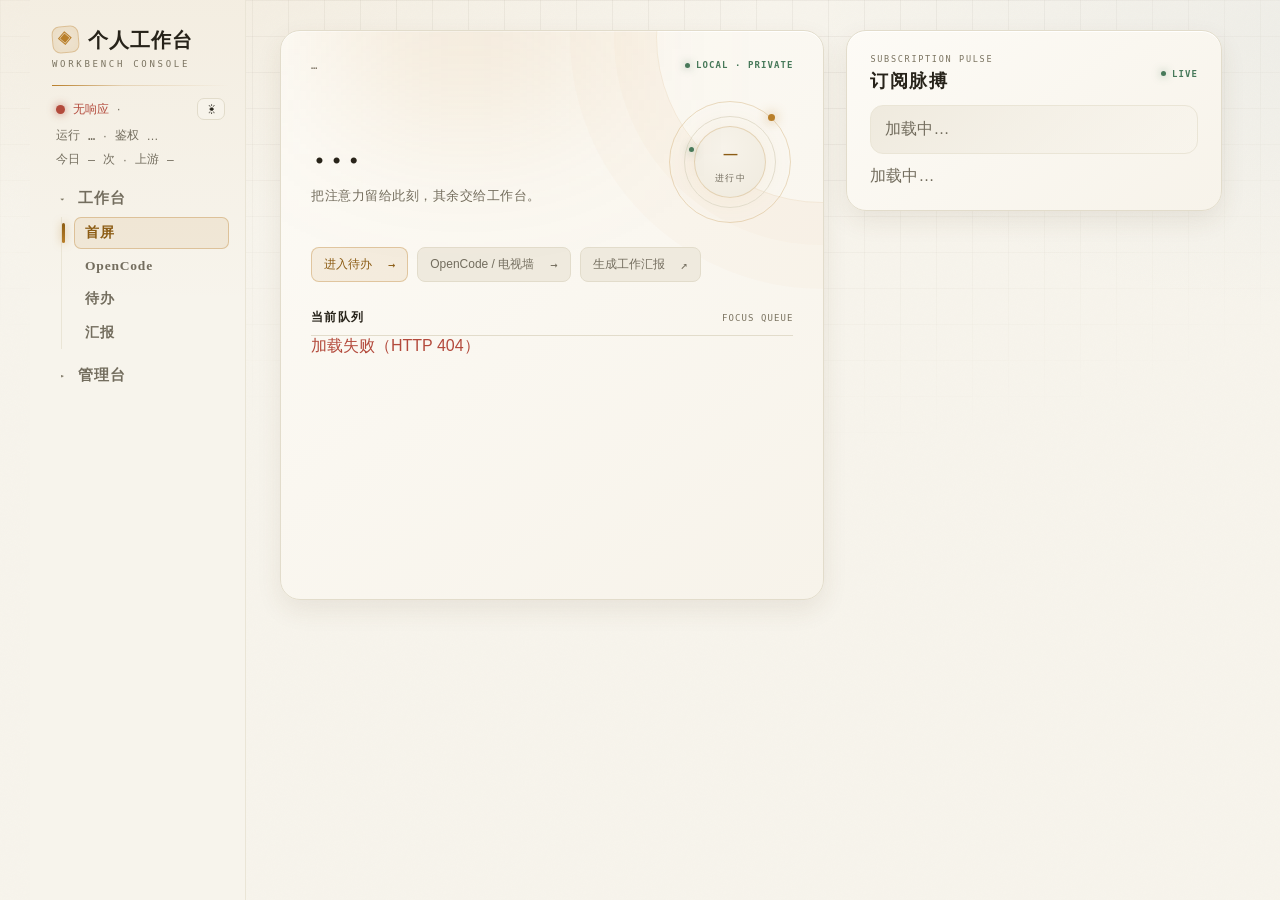
==== index.html @ 33f1e1b2 "style(ui): OpenCode 独立页视觉升级（角色英雄卡 + 电视预览） 枢纽/投稿端分层更清：角色徽章、只读源卡、深色 TV preview； 文案保持「本机」仅在对应角色语义下使用。" ====
<!DOCTYPE html>
<html lang="zh-CN">
<head>
<meta charset="UTF-8">
<meta name="viewport" content="width=device-width, initial-scale=1">
<meta name="color-scheme" content="dark light">
<title>个人工作台</title>
<link rel="icon" href="data:image/svg+xml,%3Csvg xmlns='http://www.w3.org/2000/svg' viewBox='0 0 16 16'%3E%3Crect width='16' height='16' rx='3' fill='%231a1410'/%3E%3Ccircle cx='8' cy='8' r='4.5' fill='none' stroke='%23d97706' stroke-width='2'/%3E%3Ccircle cx='8' cy='8' r='1.5' fill='%23d97706'/%3E%3C/svg%3E">
<script>
// 首屏先定主题（localStorage 覆盖 > 跟随系统），避免渲染后闪色
(function () {
  try {
    var m = localStorage.getItem('gw-theme') || 'auto';
    var dark = m === 'auto' ? matchMedia('(prefers-color-scheme: dark)').matches : m === 'dark';
    document.documentElement.dataset.theme = dark ? 'dark' : 'light';
  } catch (e) { document.documentElement.dataset.theme = 'dark'; }
})();
</script>
<link rel="stylesheet" href="/theme.css">
<style>
  /* 「琥珀遥测台 · 通道版」管理台：视图专属样式（主题令牌 / 页面骨架 / 通用组件
     已提取到 theme.css，与工作台共享）。此处保留：模型目录 chips、统计大
     数字、趋势图、性能表、供应商汇总、显示器改名输入框、测试台结果、日志流。 */

  .provdiv { border-top: 1px solid var(--line-soft); margin-top: 10px; padding-top: 9px; }
  .provdiv:first-child { border-top: none; margin-top: 0; padding-top: 0; }


  /* ---- 模型目录 chips：按供应商着色的通道条 ---------------------------- */
  .chips { display: flex; flex-wrap: wrap; gap: 7px; }
  .chip {
    font: 12px var(--mono); background: var(--inset); border: 1px solid var(--line);
    border-left: 2px solid var(--pc, var(--line)); border-radius: 6px;
    padding: 5px 12px; cursor: pointer;
    transition: border-color .15s, color .15s, transform .15s;
  }
  .chip:hover { border-color: var(--pc, var(--amber)); color: var(--amber-hi); transform: translateY(-1px); }
  .chip .prov { color: var(--pc, var(--amber)); font-weight: 600; margin-right: 7px; }

  /* ---- 统计大数字 ------------------------------------------------------ */
  .statrow { display: flex; gap: 30px; flex-wrap: wrap; margin: 2px 0 14px; }
  .stat { min-width: 74px; border-top: 1px solid var(--line); padding-top: 8px; }
  .stat .num { font: 700 23px/1.1 var(--mono); font-variant-numeric: tabular-nums; letter-spacing: -.01em; }
  .stat .num.bad { color: var(--red); }
  .stat .lbl { font-size: 10.5px; color: var(--dim); margin-top: 3px; letter-spacing: .04em; }

  /* ---- 趋势图 ---------------------------------------------------------- */
  .chartwrap { margin: 10px 0 12px; }
  .chartrow { display: flex; gap: 8px; }
  .yaxis {
    display: flex; flex-direction: column; justify-content: space-between; align-items: flex-end;
    height: 78px; min-width: 38px; font: 10px var(--mono); color: var(--faint); line-height: 1;
    font-variant-numeric: tabular-nums;
  }
  .plot { --plot-h: 78px; position: relative; flex: 1; height: var(--plot-h); border-bottom: 1px solid var(--line); }
  .plot .gl { position: absolute; left: 0; right: 0; border-top: 1px dashed var(--line-soft); pointer-events: none; }
  .chart { position: absolute; inset: 0; display: flex; align-items: flex-end; gap: 2px; }
  .chart .bar {
    position: relative; flex: 1; border-radius: 3px 3px 0 0; min-height: 3px;
    background: linear-gradient(180deg, var(--amber-hi), var(--amber) 65%, rgba(var(--amber-rgb), .55));
    box-shadow: 0 0 10px rgba(var(--amber-rgb), .12);
    transition: filter .12s, box-shadow .12s;
  }
  .chart .bar.zero { background: var(--line-soft); box-shadow: none; opacity: 1; min-height: 2px; }
  .chart .bar.now { outline: 1.5px solid var(--ink); outline-offset: -1px; }
  /* 悬停：整条提亮并按悬停列画一条贯穿的定位线，鼠标在哪根就指哪根 */
  .chart .bar:hover { filter: brightness(1.22); box-shadow: 0 0 0 1px rgba(var(--amber-rgb), .55), 0 0 14px rgba(var(--amber-rgb), .3); }
  .chart .bar.hot { filter: brightness(1.22); box-shadow: 0 0 0 1px rgba(var(--amber-rgb), .55), 0 0 14px rgba(var(--amber-rgb), .3); }
  /* 零值柱只有 2px 高，悬停目标太窄：用透明伪元素把命中区撑到整列高度。
     横向各外扩 1px，盖住柱间 2px 缝隙——否则指针在两根之间会让气泡反复闪灭 */
  .chart .bar::after {
    content: ""; position: absolute; left: -1px; right: -1px; bottom: 0; height: var(--plot-h, 78px);
  }
  /* 悬停读数气泡：即时出现（原生 title 要停一秒），跟随指针并夹在绘图区内 */
  .charttip {
    position: absolute; z-index: 3; pointer-events: none;
    transform: translate(-50%, -100%); white-space: nowrap;
    background: var(--panel); color: var(--ink);
    border: 1px solid rgba(var(--amber-rgb), .5); border-radius: 6px;
    padding: 4px 9px; font: 11px/1.5 var(--mono); font-variant-numeric: tabular-nums;
    box-shadow: 0 6px 18px rgba(0, 0, 0, .3);
  }
  .charttip b { color: var(--amber-hi); font-weight: 700; }
  .charttip .t { color: var(--dim); }
  /* 悬停列参考线 */
  .chartcol { position: absolute; top: 0; bottom: 0; width: 1px; background: rgba(var(--amber-rgb), .45); pointer-events: none; }
  .xaxis { display: flex; margin-left: 46px; margin-top: 5px; font: 10px var(--mono); color: var(--faint); font-variant-numeric: tabular-nums; }
  .xaxis span { flex: 1; text-align: center; line-height: 1; }
  .xaxis span.now { color: var(--amber-hi); font-weight: 700; }

  .tbl.perf { width: max-content; min-width: 100%; }
  .tbl.perf th, .tbl.perf td { white-space: nowrap; }
  .tbl.perf th.score { color: var(--amber-hi); background: var(--amber-dim); }
  .tbl.perf td.score { background: var(--amber-dim); font: 700 12.5px var(--mono); }
  .tbl.perf tr.best td { background: var(--amber-dim); }
  .tbl.perf tr.best td.score { background: var(--amber); color: #161007; }
  .scorebar {
    display: inline-block; width: 28px; height: 5px; margin-left: 7px; border-radius: 99px;
    background: rgba(var(--amber-rgb), .22); vertical-align: middle; overflow: hidden;
  }
  .scorebar i { display: block; height: 100%; background: var(--amber); }
  .tbl.perf tr.best .scorebar { background: rgba(255, 255, 255, .3); }
  .tbl.perf tr.best .scorebar i { background: #fff; }
  /* 费用统计：分供应商汇总块与单价表 */
  .provsum { display: flex; gap: 10px; flex-wrap: wrap; margin: 2px 0 12px; }
  .psum {
    display: inline-flex; align-items: center; gap: 9px; background: var(--inset);
    border: 1px solid var(--line); border-radius: 8px; padding: 6px 13px; font: 12px var(--mono);
  }
  .psum b { font-weight: 650; }
  .psum .share { color: var(--dim); font-size: 11px; }
  details.prices summary { cursor: pointer; font-size: 12px; color: var(--dim); user-select: none; }
  details.prices summary:hover { color: var(--amber-hi); }


  /* 显示器改名输入框：行内小号，占满剩余宽度 */
  .monname {
    flex: 1; min-width: 90px; max-width: 200px; font: 12px var(--mono); padding: 3px 8px;
    border-radius: 6px; border: 1px solid var(--line); background: var(--inset); color: var(--ink);
  }
  .monname::placeholder { color: var(--faint); }

  /* ---- 测试台 / 结果 ---------------------------------------------------- */
  #result {
    font: 12.5px/1.8 var(--mono); white-space: pre-wrap; word-break: break-all;
    border-left: 2px solid var(--amber); border-radius: 4px 10px 10px 4px;
  }

  /* ---- 日志流 ----------------------------------------------------------- */
  .loghead {
    display: flex; align-items: center; gap: 10px; padding: 9px 16px;
    font: 600 10.5px var(--mono); letter-spacing: .22em; color: var(--dim);
    background: var(--panel); border: 1px solid var(--line); border-bottom: none; border-radius: 10px 10px 0 0;
  }
  .loghead .live { width: 7px; height: 7px; border-radius: 50%; background: var(--red); animation: blink 1.6s ease-in-out infinite; }
  @keyframes blink { 0%, 100% { opacity: 1; } 50% { opacity: .25; } }
  .loghead .r { margin-left: auto; letter-spacing: .06em; font-weight: 500; color: var(--faint); }
  pre#log {
    background: var(--inset); border: 1px solid var(--line); border-radius: 0 0 10px 10px;
    padding: 13px 16px; font: 11.5px/1.75 var(--mono);
    max-height: 430px; overflow-y: auto; white-space: pre-wrap; word-break: break-all;
  }
  pre#log::-webkit-scrollbar { width: 8px; }
  pre#log::-webkit-scrollbar-thumb { background: var(--line); border-radius: 99px; }
  pre#log::-webkit-scrollbar-thumb:hover { background: rgba(var(--amber-rgb), .45); }



  /* ---- 待办：快速添加行 -------------------------------------------------- */
  .todo-add { display: flex; gap: 9px; align-items: center; flex-wrap: wrap; margin-bottom: 14px; }
  .todo-add input[type="text"] {
    flex: 1; min-width: 220px; font: 13px var(--sans); padding: 7.5px 11px; border-radius: 7px;
    border: 1px solid var(--line); background: var(--inset); color: var(--ink);
    transition: border-color .16s, box-shadow .16s;
  }
  .todo-add input::placeholder { color: var(--faint); }
  .todo-add input.proj { flex: none; width: 130px; font-family: var(--mono); font-size: 12px; }

  /* ---- 待办：遥测行 ------------------------------------------------------ */
  .tgroup { margin-top: 14px; }
  .tgroup-label {
    /* 分组标签：--faint 在暗色仅 2.67:1（低于 WCAG AA 4.5），升到 --dim（暗 5.5 / 亮 4.5+）*/
    font: 600 10.5px var(--mono); color: var(--dim); letter-spacing: .22em;
    text-transform: uppercase; margin: 0 2px 7px;
    display: flex; align-items: center; gap: 8px;
  }
  .tgroup-label .cnt { color: var(--amber); }
  .titem {
    display: flex; align-items: center; gap: 11px; flex-wrap: wrap;
    padding: 8px 10px; border-radius: 7px; border: 1px solid var(--line-soft);
    background: var(--inset); margin-bottom: 5px;
    transition: border-color .15s, background-color .15s;
    animation: viewin .3s both;
  }
  .titem:hover { border-color: var(--line); background: var(--panel-2); }
  .titem.done { opacity: .55; }
  .titem.done .ttitle { text-decoration: line-through; text-decoration-color: var(--faint); }
  /* 进行中：边框微琥珀，与待办/已完成行拉开视觉区分（不加底色，保持克制） */
  .titem.ip { border-color: rgba(var(--amber-rgb), .45); }
  /* 行内状态推进（开始/完成/重开）是每行主操作：文字用琥珀强调，不加底色 */
  .tacts button[data-next] { color: var(--amber-hi); }
  /* 紧急度标：左侧短竖条（紧急红 / 普通琥珀 / 不急灰） */
  .turg { width: 3px; height: 26px; border-radius: 99px; flex: none; }
  .turg.urgent { background: var(--red); box-shadow: 0 0 7px rgba(var(--red-rgb), .5); }
  .turg.normal { background: var(--amber); opacity: .65; }
  .turg.someday { background: var(--faint); }
  /* 展开钮：有子项/详情的行才有；收起行只扫父标题（长标题 2 行钳制） */
  .texp { flex: none; width: 20px; height: 22px; padding: 0; font-size: 10px; color: var(--dim); border-radius: 5px; }
  .texp:hover { color: var(--amber-hi); border-color: var(--amber); }
  .texp.open { color: var(--amber-hi); }
  .tmain { flex: 1; min-width: 0; }
  .ttitle {
    font-size: 13.5px; line-height: 1.45; word-break: break-word;
    display: -webkit-box; -webkit-line-clamp: 2; -webkit-box-orient: vertical; overflow: hidden;
  }
  .tmeta { display: flex; gap: 8px; align-items: center; margin-top: 3px; font: 10.5px var(--mono); color: var(--faint); flex-wrap: wrap; }
  .tmeta .tiprog { color: var(--amber); }
  .tmeta .tinhint { color: var(--faint); border: 1px solid var(--line); border-radius: 4px; padding: 0 6px; }
  /* 展开区（.tx）：子项清单 + 详情；整行换行占满，与收起态信息密度拉开 */
  .tx { flex: 1 1 100%; margin-top: 9px; padding-top: 9px; border-top: 1px dashed var(--line-soft); display: flex; flex-direction: column; gap: 9px; }
  .ckitem { display: flex; align-items: center; gap: 8px; font-size: 12.5px; padding: 2px 2px; }
  .ckitem input[type="checkbox"] { accent-color: var(--amber); flex: none; }
  .ckitem .ttl { flex: 1; min-width: 0; word-break: break-word; }
  .ckitem.done .ttl { text-decoration: line-through; text-decoration-color: var(--faint); color: var(--dim); }
  .ckdel { flex: none; padding: 1px 7px; font-size: 10.5px; border-radius: 4px; color: var(--faint); }
  .ckdel:hover { color: var(--red); border-color: var(--red); }
  .ckadd { display: flex; gap: 7px; margin-top: 2px; }
  .ckadd input[type="text"] { flex: 1; min-width: 0; font: 12.5px var(--sans); padding: 5px 9px; border-radius: 6px; border: 1px solid var(--line); background: var(--inset); color: var(--ink); }
  .ckadd input::placeholder, .tnote-form textarea::placeholder { color: var(--faint); }
  .ckadd button { padding: 4px 12px; font-size: 11.5px; }
  .tdetail .tdh { display: flex; align-items: center; gap: 8px; font: 600 10.5px var(--mono); color: var(--dim); letter-spacing: .18em; text-transform: uppercase; }
  .tdetail .tdh button, .tdetail > button { padding: 1px 9px; font-size: 10.5px; border-radius: 4px; letter-spacing: 0; text-transform: none; }
  .tnote { font-size: 12.5px; line-height: 1.7; color: var(--dim); white-space: pre-wrap; word-break: break-word; background: var(--inset); border-radius: 6px; padding: 8px 11px; margin-top: 5px; }
  .tnote-form textarea { width: 100%; font: 12.5px/1.7 var(--sans); padding: 8px 11px; border-radius: 6px; border: 1px solid var(--line); background: var(--inset); color: var(--ink); resize: vertical; margin-top: 5px; }
  .tnote-form .row { display: flex; gap: 7px; margin-top: 7px; }
  /* ---- 待办：时段表（日历事件的来源）-------------------------------------- */
  .tmeta .tspan { color: var(--faint); font-variant-numeric: tabular-nums; }
  .tmeta .tspan.run { color: var(--amber); }
  .tspanwrap { gap: 6px; }
  .spanrow { display: flex; align-items: center; gap: 7px; flex-wrap: wrap; font: 11.5px var(--mono); color: var(--dim); }
  .spanrow .sn { flex: none; width: 26px; color: var(--faint); font-variant-numeric: tabular-nums; }
  .spanrow .dash { flex: none; color: var(--faint); }
  .spanrow input[type="datetime-local"] {
    flex: 1 1 150px; min-width: 0; font: 11.5px var(--mono); padding: 4px 7px; border-radius: 5px;
    border: 1px solid var(--line); background: var(--inset); color: var(--ink);
  }
  .spanrow.run input[type="datetime-local"] { border-color: rgba(var(--amber-rgb), .5); }
  .spanrow .sdur { flex: none; color: var(--faint); font-variant-numeric: tabular-nums; }
  .spanrow .srun { flex: none; color: var(--amber); }
  .spanadd { display: flex; align-items: center; gap: 7px; flex-wrap: wrap; }
  .spanadd > input { flex: 1 1 150px; min-width: 0; font: 11.5px var(--mono); padding: 4px 7px; border-radius: 5px; border: 1px solid var(--line); background: var(--inset); color: var(--ink); }
  .spanadd > button { padding: 3px 10px; font-size: 11px; }
  .snone { font-size: 12px; color: var(--faint); line-height: 1.6; }
  /* 「⏸ 暂停」只在有进行中时段的那一行出现，琥珀描边与普通操作区分 */
  .tacts .pausebtn { color: var(--amber); border-color: rgba(var(--amber-rgb), .5); }
  .tacts .pausebtn:hover { color: var(--amber-hi); border-color: var(--amber-hi); }
  .tmeta .tproj { color: var(--blue); }
  .tmeta .tagent { color: var(--dim); border: 1px solid var(--line); border-radius: 4px; padding: 0 6px; }
  .tacts { display: flex; gap: 6px; flex: none; }
  .tacts button { padding: 3px 11px; font-size: 11.5px; border-radius: 5px; }
  details.tdone-group { margin-top: 6px; }
  details.tdone-group summary {
    cursor: pointer; font: 600 10.5px var(--mono); color: var(--faint); letter-spacing: .22em;
    text-transform: uppercase; user-select: none; padding: 6px 2px;
  }
  details.tdone-group summary:hover { color: var(--amber-hi); }

  /* ---- 首屏（#home）：焦点轨道 + 待办队列 + 订阅脉搏 -------------------- */
  .home { display: grid; grid-template-columns: minmax(0, 1.45fr) minmax(310px, 1fr); gap: 22px; align-items: start; }
  .home-left, .home-right {
    position: relative; min-width: 0; overflow: hidden;
    border: 1px solid var(--line); border-radius: 20px;
    background: linear-gradient(145deg, var(--panel), var(--panel-2));
    box-shadow: var(--card-shadow);
  }
  .home-left { min-height: 570px; padding: 28px 30px 24px; }
  .home-left::before {
    content: ""; position: absolute; width: 330px; height: 330px; right: -165px; top: -160px;
    border: 1px solid rgba(var(--amber-rgb), .12); border-radius: 50%;
    box-shadow: 0 0 0 42px rgba(var(--amber-rgb), .025), 0 0 0 86px rgba(var(--amber-rgb), .018);
    pointer-events: none;
  }
  .home-left::after {
    content: ""; position: absolute; width: 240px; height: 180px; left: 12%; top: -110px;
    background: rgba(var(--amber-rgb), .16); filter: blur(80px); pointer-events: none;
  }
  .home-right { padding: 23px; }
  .home-topline, .home-side-head, .home-list-head { display: flex; align-items: center; justify-content: space-between; gap: 12px; }
  .home-topline, .home-hero, .home-quicklinks, .home-list-head, #homeTodos, .home-side-head, #homeProv { position: relative; }
  /* ---- OpenCode / 电视墙独立页 ---------------------------------------- */
  .oc-page { display: flex; flex-direction: column; gap: 14px; }
  .oc-hero {
    position: relative; overflow: hidden;
    border: 1px solid var(--line); border-radius: 18px;
    background:
      radial-gradient(900px 220px at 12% -40%, rgba(var(--amber-rgb), .18), transparent 55%),
      linear-gradient(145deg, var(--panel), var(--panel-2));
    box-shadow: var(--card-shadow);
    padding: 18px 20px 16px;
  }
  .oc-hero-top { display: flex; align-items: flex-start; justify-content: space-between; gap: 12px; flex-wrap: wrap; }
  .oc-role {
    display: inline-flex; align-items: center; gap: 7px;
    padding: 4px 11px; border-radius: 999px;
    font: 600 11px var(--mono); letter-spacing: .08em; text-transform: uppercase;
    border: 1px solid var(--line); background: var(--inset); color: var(--ink-2);
  }
  .oc-role.hub { border-color: rgba(var(--amber-rgb), .45); color: var(--amber-hi); background: rgba(var(--amber-rgb), .08); }
  .oc-role.spoke { border-color: rgba(var(--green-rgb), .4); color: var(--green); background: rgba(var(--green-rgb), .08); }
  .oc-role i { width: 6px; height: 6px; border-radius: 50%; background: currentColor; box-shadow: 0 0 8px currentColor; }
  .oc-hero h3 { margin: 10px 0 6px; font: 500 clamp(22px, 2.4vw, 28px)/1.2 var(--serif); letter-spacing: -.02em; color: var(--ink); }
  .oc-hero .oc-lead { margin: 0; font: 13.5px/1.55 var(--sans); color: var(--ink-2); max-width: 62ch; }
  .oc-explain { margin: 12px 0 0; padding: 0; border: 0; background: none; font: 13px/1.55 var(--sans); color: var(--ink-2); }
  .oc-explain b { color: var(--ink); font-weight: 600; }
  .oc-explain ul { margin: 8px 0 0; padding-left: 1.15em; }
  .oc-explain li { margin: 4px 0; }
  .oc-grid { display: grid; grid-template-columns: minmax(0, 1.05fr) minmax(300px, .95fr); gap: 14px; align-items: stretch; }
  @media (max-width: 980px) { .oc-grid { grid-template-columns: 1fr; } }
  .oc-panel {
    position: relative; min-width: 0;
    border: 1px solid var(--line); border-radius: 16px;
    background: linear-gradient(160deg, var(--panel), var(--panel-2));
    box-shadow: var(--card-shadow);
    padding: 16px 17px 15px;
  }
  .oc-panel-head { display: flex; align-items: baseline; justify-content: space-between; gap: 10px; margin-bottom: 12px; }
  .oc-panel-head h3 { margin: 0; font: 600 14px var(--sans); letter-spacing: .01em; color: var(--ink); }
  .oc-meta { font: 10.5px var(--mono); color: var(--muted); letter-spacing: .04em; }
  .oc-section { margin-top: 12px; padding-top: 12px; border-top: 1px dashed var(--line); }
  .oc-section:first-child { margin-top: 0; padding-top: 0; border-top: 0; }
  .oc-section-title { font: 600 11px var(--mono); letter-spacing: .1em; text-transform: uppercase; color: var(--dim); margin-bottom: 8px; }
  .oc-row { display: flex; flex-wrap: wrap; gap: 8px; align-items: center; margin-top: 8px; }
  .oc-row label { font: 12.5px var(--sans); color: var(--ink-2); min-width: 4.5em; }
  .oc-row select, .oc-row button {
    font: 12.5px var(--sans); padding: 7px 12px; border-radius: 9px;
    border: 1px solid var(--line); background: var(--inset); color: var(--ink);
  }
  .oc-row select { min-width: 11.5em; }
  .oc-row button.primary { background: var(--amber); border-color: transparent; color: #1a1206; font-weight: 650; }
  .oc-row button.primary:hover { filter: brightness(1.05); }
  .oc-tag { display: inline-flex; align-items: center; gap: 6px; padding: 4px 10px; border-radius: 999px; font: 11px var(--mono); letter-spacing: .03em; border: 1px solid var(--line); background: var(--inset); }
  .oc-tag.on { border-color: rgba(var(--green-rgb), .45); color: var(--green); background: rgba(var(--green-rgb), .08); }
  .oc-tag.off { opacity: .78; }
  .oc-readonly {
    margin-top: 6px; padding: 10px 12px; border-radius: 12px;
    border: 1px solid var(--line); background: rgba(var(--amber-rgb), .04);
    font: 13px/1.45 var(--sans); color: var(--ink-2);
  }
  .oc-readonly b { color: var(--ink); }
  .oc-spokes { margin-top: 8px; font: 12px/1.55 var(--mono); color: var(--muted); }
  .oc-spokes b { color: var(--ink-2); font-weight: 600; }
  /* 预览做成「小电视」 */
  .oc-preview {
    position: relative; min-height: 280px; padding: 0; overflow: hidden;
    border: 1px solid var(--line); border-radius: 16px;
    background: #0b0f14;
    box-shadow: var(--card-shadow), inset 0 0 0 1px rgba(255,255,255,.04);
  }
  .oc-preview::before {
    content: ""; position: absolute; inset: 0;
    background:
      radial-gradient(600px 180px at 20% 0%, rgba(90,200,250,.12), transparent 50%),
      radial-gradient(500px 200px at 90% 10%, rgba(191,139,255,.1), transparent 45%),
      linear-gradient(180deg, #121821, #0b0f14 55%);
    pointer-events: none;
  }
  .oc-preview-inner { position: relative; z-index: 1; padding: 16px 16px 14px; color: #e8eef7; min-height: 280px; display: flex; flex-direction: column; }
  .oc-preview .oc-kicker { font: 600 10px var(--mono); letter-spacing: .16em; color: rgba(232,238,247,.45); text-transform: uppercase; }
  .oc-preview .oc-title { font: 500 20px/1.25 var(--serif); margin: 10px 0 6px; color: #f4f7fc; letter-spacing: -.01em; }
  .oc-preview .oc-step { font: 12.5px/1.45 var(--sans); color: rgba(232,238,247,.72); margin: 0 0 10px; }
  .oc-preview .oc-tools { font: 11.5px/1.5 var(--mono); color: rgba(232,238,247,.48); flex: 1; }
  .oc-preview .oc-empty { color: rgba(232,238,247,.45); font: 13px var(--sans); margin: auto 0; text-align: center; }
  .oc-preview .oc-empty.bad { color: #ff8f8f; }
  .oc-srcpill {
    display: inline-flex; align-items: center; gap: 7px; margin-top: 8px; width: fit-content;
    padding: 4px 11px; border-radius: 999px;
    border: 1px solid rgba(90,200,250,.35);
    font: 11px var(--mono); color: #9ad8ff; background: rgba(90,200,250,.08);
  }
  .oc-srcpill::before { content: ""; width: 6px; height: 6px; border-radius: 50%; background: #5ac8fa; box-shadow: 0 0 8px #5ac8fa; }
  .oc-preview-foot { margin-top: 12px; padding-top: 10px; border-top: 1px solid rgba(255,255,255,.06); font: 11px var(--mono); color: rgba(232,238,247,.4); display: flex; justify-content: space-between; gap: 8px; }

  .home-date { font: 500 10.5px var(--mono); letter-spacing: .16em; text-transform: uppercase; color: var(--dim); }
  .home-local { display: inline-flex; align-items: center; gap: 6px; font: 600 9px var(--mono); letter-spacing: .12em; color: var(--green); }
  .home-local::before, .home-live i { content: ""; width: 5px; height: 5px; border-radius: 50%; background: var(--green); box-shadow: 0 0 8px rgba(var(--green-rgb), .65); }
  .home-hero { display: flex; align-items: center; justify-content: space-between; gap: 20px; margin: 28px 0 22px; }
  .home-hero-copy { min-width: 0; }
  .home-head { font: 400 clamp(38px, 4vw, 52px)/1.12 var(--serif); letter-spacing: -.025em; margin: 0 0 12px; }
  .home-head em { display: inline-block; font-style: normal; font-size: 1.14em; color: var(--amber); text-shadow: 0 5px 26px rgba(var(--amber-rgb), .2); }
  .home-tagline { font-size: 12.5px; line-height: 1.7; color: var(--dim); letter-spacing: .04em; }
  .home-orbit { position: relative; flex: none; width: 126px; height: 126px; display: grid; place-items: center; }
  .orbit-track { position: absolute; inset: 2px; border: 1px solid rgba(var(--amber-rgb), .25); border-radius: 50%; animation: home-spin 20s linear infinite; }
  .orbit-track::before { content: ""; position: absolute; width: 7px; height: 7px; right: 15px; top: 12px; border-radius: 50%; background: var(--amber); box-shadow: 0 0 12px rgba(var(--amber-rgb), .8); }
  .orbit-track.track-two { inset: 17px; border-color: var(--line); animation: home-spin 13s linear infinite reverse; }
  .orbit-track.track-two::before { width: 5px; height: 5px; right: auto; left: 4px; top: 30px; background: var(--green); box-shadow: 0 0 10px rgba(var(--green-rgb), .7); }
  .orbit-core { width: 72px; height: 72px; display: flex; flex-direction: column; align-items: center; justify-content: center; border: 1px solid rgba(var(--amber-rgb), .25); border-radius: 50%; background: radial-gradient(circle at 40% 30%, var(--panel-2), var(--inset)); box-shadow: 0 0 30px rgba(var(--amber-rgb), .08); }
  .orbit-core strong { font: 500 27px/1 var(--serif); color: var(--amber-hi); font-variant-numeric: tabular-nums; }
  .orbit-core span { margin-top: 6px; font: 9px var(--mono); letter-spacing: .12em; color: var(--dim); }
  @keyframes home-spin { to { transform: rotate(360deg); } }
  .home-quicklinks { display: flex; gap: 9px; flex-wrap: wrap; margin-bottom: 27px; }
  .home-quicklinks a { display: inline-flex; align-items: center; gap: 16px; padding: 8px 12px; border: 1px solid var(--line); border-radius: 8px; background: var(--inset); color: var(--dim); font-size: 12px; text-decoration: none; transition: color .18s, border-color .18s, transform .18s, background-color .18s; }
  .home-quicklinks a:first-child { color: var(--amber-hi); border-color: rgba(var(--amber-rgb), .35); background: var(--amber-dim); }
  .home-quicklinks a:hover { color: var(--amber-hi); border-color: var(--amber); transform: translateY(-2px); }
  .home-quicklinks a span { font-family: var(--mono); transition: transform .18s; }
  .home-quicklinks a:hover span { transform: translateX(3px); }
  .home-list-head { padding-bottom: 9px; border-bottom: 1px solid var(--line); }
  .home-list-head b { font: 600 12px var(--serif); letter-spacing: .12em; }
  .home-list-head span { font: 9px var(--mono); letter-spacing: .12em; color: var(--faint); text-transform: uppercase; }
  .hline { display: flex; align-items: center; gap: 12px; margin: 0 -8px; padding: 11px 9px; border-bottom: 1px solid var(--line-soft); border-radius: 8px; transition: background-color .18s, transform .18s; }
  .hline:last-of-type { border-bottom: 0; }
  .hline:hover { background: var(--row-hover); transform: translateX(3px); }
  .hdot { width: 6px; height: 6px; border-radius: 50%; flex: none; background: var(--faint); }
  .hdot.ip { background: var(--amber); box-shadow: 0 0 0 4px rgba(var(--amber-rgb), .12), 0 0 10px rgba(var(--amber-rgb), .35); }
  .hdot.dn { background: var(--green); }
  .httl { flex: 1; min-width: 0; font-size: 14px; color: var(--ink); overflow: hidden; text-overflow: ellipsis; white-space: nowrap; }
  .hline.dn .httl { color: var(--faint); text-decoration: line-through; text-decoration-color: rgba(128, 128, 128, .5); }
  .hmt { flex: none; padding: 2px 7px; border: 1px solid var(--line-soft); border-radius: 99px; font: 10px var(--mono); color: var(--faint); }
  .hmt.warn { color: var(--amber); border-color: rgba(var(--amber-rgb), .25); background: var(--amber-dim); }
  .hmore { padding: 13px 2px 0; font: 11px var(--mono); color: var(--faint); }
  .home-side-head { margin-bottom: 18px; }
  .home-kicker { display: block; margin-bottom: 5px; font: 500 8.5px var(--mono); letter-spacing: .2em; color: var(--faint); }
  .home-side-head h3 { font: 600 18px var(--serif); letter-spacing: .08em; }
  .home-live { display: inline-flex; align-items: center; gap: 6px; font: 600 9px var(--mono); letter-spacing: .12em; color: var(--green); }
  .hcard { padding: 14px; margin-bottom: 10px; border: 1px solid var(--line-soft); border-radius: 13px; background: linear-gradient(135deg, var(--inset), transparent); transition: border-color .18s, transform .18s, box-shadow .18s; }
  .hcard:last-child { margin-bottom: 0; }
  .hcard:hover { border-color: rgba(var(--amber-rgb), .35); transform: translateY(-2px); box-shadow: 0 8px 20px rgba(0, 0, 0, .08); }
  .hname { display: flex; align-items: center; gap: 7px; font: 550 12.5px var(--sans); color: var(--dim); white-space: nowrap; overflow: hidden; text-overflow: ellipsis; }
  .hname::before { content: ""; flex: none; width: 5px; height: 5px; border-radius: 1px; background: var(--amber); transform: rotate(45deg); }
  .hrow { display: flex; align-items: center; gap: 12px; margin-top: 12px; }
  .hspend { flex: none; min-width: 0; }
  .hmoney { font: 400 29px/1 var(--serif); color: var(--amber-hi); letter-spacing: -.02em; }
  .hsub { font: 10px var(--mono); color: var(--faint); margin-top: 7px; white-space: nowrap; }
  .hdisc { font: 10px var(--mono); color: var(--faint); margin-top: 4px; opacity: .8; }
  .hrings { display: flex; gap: 10px; align-items: center; margin-left: auto; }
  .hring { text-align: center; flex: none; }
  .hring svg { display: block; filter: drop-shadow(0 3px 6px rgba(0, 0, 0, .08)); }
  .hpct { font: 600 13px var(--mono); fill: var(--ink); }
  .hring.low .hpct { fill: var(--red); }
  .hring .hpct.xh { font-size: 11px; }
  .hcap { font: 9.5px var(--mono); color: var(--faint); margin-top: 5px; letter-spacing: .04em; white-space: nowrap; }
  .hstale { font: 10px var(--mono); color: var(--faint); margin-top: 6px; text-align: right; }
  .hqerr { font: 10.5px var(--mono); color: var(--faint); margin-left: auto; text-align: right; max-width: 46%; overflow-wrap: anywhere; }
  /* 今日用量卡（全网关）：脉搏面板里的第一张卡，比 hcard 矮一截——一行总数 + 一行
     tokens/花费 + 24 根小时柱。柱子复用 hcard 的琥珀色系，空小时留 4% 的底座。 */
  .husage { padding: 13px 14px; margin: -6px 0 12px; border: 1px solid var(--line-soft); border-radius: 13px; background: linear-gradient(135deg, var(--inset), transparent); }
  .husage-top { display: flex; align-items: baseline; gap: 8px; margin-top: 12px; }
  .husage-num { font: 400 29px/1 var(--serif); color: var(--amber-hi); letter-spacing: -.02em; font-variant-numeric: tabular-nums; }
  .husage-unit { font: 10px var(--mono); color: var(--faint); }
  .hbars { display: flex; align-items: flex-end; gap: 2px; height: 30px; margin-top: 10px; }
  .hbars i { flex: 1; min-width: 2px; height: 4%; background: var(--line-soft); border-radius: 1px 1px 0 0; }
  .hbars i.on { background: rgba(var(--amber-rgb), .78); }

  /* ---- 报告：区间选择与生成 --------------------------------------------- */
  .rng { display: flex; gap: 9px; align-items: center; flex-wrap: wrap; margin-bottom: 12px; }
  /* 远程项目标签行：与区间选择器同一条视觉语言（一行文字控件组），
     放生成按钮下面，因为它影响的是「生成时怎么归属」而不是「生成哪个区间」 */
  .remoteproj { display: flex; gap: 9px; align-items: center; flex-wrap: wrap; margin: -4px 0 12px; }
  .remoteproj > label { font: 500 12px var(--mono); color: var(--dim); letter-spacing: .03em; flex: none; }
  .remoteproj > input {
    flex: 1 1 190px; min-width: 0; font: 12.5px var(--mono); padding: 6px 10px; border-radius: 7px;
    border: 1px solid var(--line); background: var(--inset); color: var(--ink);
  }
  .remoteproj > input::placeholder { color: var(--faint); }
  .remoteproj > button { padding: 6px 12px; font-size: 12px; }
  .remoteproj .rp-hint { font-size: 11.5px; color: var(--faint); }
  .rng input[type="datetime-local"] {
    font: 12.5px var(--mono); padding: 6px 9px; border-radius: 7px;
    border: 1px solid var(--line); background: var(--inset); color: var(--ink);
  }
  /* 生成进度：琥珀扫掠条，像仪表校准 */
  .rprog { display: none; margin: 12px 0; }
  .rprog .rline { display: flex; align-items: center; gap: 10px; font: 12px var(--mono); color: var(--amber-hi); }
  .rprog .rbar {
    flex: 1; height: 4px; border-radius: 99px; overflow: hidden;
    background: rgba(var(--amber-rgb), .12); position: relative;
  }
  .rprog .rbar::after {
    content: ""; position: absolute; top: 0; bottom: 0; width: 34%; border-radius: 99px;
    background: linear-gradient(90deg, transparent, var(--amber), var(--amber-hi), transparent);
    animation: rscan 1.6s ease-in-out infinite;
  }
  @keyframes rscan { 0% { left: -36%; } 100% { left: 100%; } }

  /* ---- 报告：成稿渲染 ---------------------------------------------------- */
  .rout { display: none; margin-top: 14px; scroll-margin-top: 18px; }
  /* 生成中：区间条整体略降不透明度，提示已被锁定 */
  .rng.is-generating { opacity: .6; }
  .rmeta { display: flex; gap: 14px; align-items: center; flex-wrap: wrap; margin-bottom: 9px; font: 11px var(--mono); color: var(--faint); }
  .rmeta .rmodel { color: var(--amber); }
  .rbody {
    border-left: 2px solid var(--amber); border-radius: 4px 10px 10px 4px;
    background: var(--inset); padding: 15px 19px; line-height: 1.85; font-size: 13.5px;
    max-height: 620px; overflow-y: auto;
  }
  .rbody h2 { font: 600 16px/1.5 var(--serif); letter-spacing: .06em; color: var(--amber-hi); margin: 15px 0 8px; }
  .rbody h2:first-child { margin-top: 0; }
  .rbody h3 { font: 600 14px/1.5 var(--serif); margin: 12px 0 6px; }
  .rbody ul { padding-left: 20px; margin: 6px 0; }
  .rbody li { margin: 3px 0; }
  .rbody p { margin: 7px 0; }
  .rbody pre {
    background: var(--panel); border: 1px solid var(--line-soft); border-radius: 8px;
    padding: 10px 13px; margin: 8px 0; overflow-x: auto;
  }

  /* 历史报告表格行操作 */
  .rhist { margin-top: 16px; }
  .empty { color: var(--faint); font-size: 12.5px; padding: 10px 2px; }
  /* 表头窄屏不折行；页脚贴近内容 */
  #rhistTbl th { white-space: nowrap; }
  /* 历史表当前查看行：琥珀淡底 + 左缘游标，与整页语言一致 */
  #rhistTbl tr.is-viewing td { background: rgba(var(--amber-rgb), .16); }
  #rhistTbl tr.is-viewing td:first-child { box-shadow: inset 2px 0 0 var(--amber); }
  .foot { margin-top: 16px; }

  /* ---- 键盘跳区链接：平时隐藏，仅 Tab 聚焦时显现 -------------------------- */
  /* 大量待办下行内按钮全在 Tab 序里，报告区纯键盘要按上百次——主区第一个 Tab 停靠点
     给一条跳到报告区的捷径（待办→报告单向），视觉零打扰 */
  .skip {
    position: absolute; left: 10px; top: 8px; z-index: 9;
    padding: 6px 13px; border-radius: 7px; font: 12.5px var(--sans);
    background: var(--amber-dim); color: var(--amber-hi);
    border: 1px solid var(--amber); text-decoration: none;
    opacity: 0; pointer-events: none;
  }
  .skip:focus-visible { opacity: 1; pointer-events: auto; }

  /* ---- 待办筛选行：搜索/计数一行 + 每组筛选各占一行（标签不与自己的 chip 分家）-- */
  .tfilter { display: flex; flex-direction: column; gap: 5px; margin-bottom: 12px; font: 11.5px var(--mono); }
  .tfilter .frow { display: flex; flex-wrap: wrap; gap: 6px; align-items: center; }
  .tfilter .flabel { color: var(--faint); letter-spacing: .08em; flex: none; }
  .tfilter button { padding: 2.5px 10px; font-size: 11.5px; border-radius: 99px; max-width: 190px; }
  /* 超长项目 chip 截断省略，完整名看 title */
  .tfilter button[data-flt] { overflow: hidden; text-overflow: ellipsis; white-space: nowrap; }
  .tfilter button.on { border-color: var(--amber); color: var(--amber-hi); background: var(--amber-dim); }
  .tfilter input[type="search"] {
    font: 11.5px var(--mono); padding: 4px 10px; border-radius: 99px; min-width: 0; width: 150px;
    border: 1px solid var(--line); background: var(--inset); color: var(--ink);
  }
  .tfilter input[type="search"]::placeholder { color: var(--faint); }
  .tfilter .fcount { color: var(--dim); }

  /* ---- 待办就地编辑 ------------------------------------------------------ */
  .titem.editing { border-color: rgba(var(--amber-rgb), .5); background: var(--panel-2); }
  .tedit { display: flex; flex-direction: column; gap: 7px; width: 100%; min-width: 0; }
  .tedit input[type="text"] {
    font: 13px var(--sans); padding: 6px 10px; border-radius: 6px; width: 100%;
    border: 1px solid var(--line); background: var(--inset); color: var(--ink);
  }
  .tedit input.proj { font-family: var(--mono); font-size: 12px; width: 130px; flex: none; }
  .tedit .seg button { padding: 2.5px 10px; font-size: 11.5px; }
  .tedit .row { display: flex; gap: 7px; align-items: center; flex-wrap: wrap; }
  .ttitle.editable { cursor: pointer; }
  .ttitle.editable:hover { color: var(--amber-hi); }

  /* 分段控件与时间框在窄容器里可收缩，页面不出横向滚动 */
  .seg { max-width: 100%; }
  .seg button { white-space: nowrap; }
  .sechead code { word-break: break-all; }

  @media (max-width: 1100px) and (min-width: 901px) {
    .home { grid-template-columns: minmax(0, 1.25fr) minmax(280px, 1fr); gap: 16px; }
    .home-left { padding: 24px 22px; }
    .home-right { padding: 19px; }
    .home-orbit { width: 104px; height: 104px; }
    .orbit-core { width: 62px; height: 62px; }
    .hrow { align-items: flex-start; flex-direction: column; }
    .hrings { margin-left: 0; }
  }
  @media (max-width: 900px) {
    .main { padding-top: 12px; }
    .sec { margin-top: 18px; }
    /* banner 占了 first-child，sec 的 24px 上边距在移动端顶栏与内容之间撑出大空白 */
    .main > .sec:first-of-type { margin-top: 2px; }
    .rail { padding-bottom: 8px; }
    .home { grid-template-columns: minmax(0, 1fr); }
    .home-left { min-height: 0; }
    .home-right { padding: 24px; }
  }
  @media (max-width: 480px) {
    .home { gap: 14px; }
    .home-left, .home-right { padding: 20px 16px; border-radius: 16px; }
    .home-topline { align-items: flex-start; }
    .home-local { font-size: 8px; }
    .home-hero { gap: 8px; margin: 24px 0 20px; }
    .home-head { font-size: 37px; }
    .home-tagline { max-width: 210px; font-size: 11.5px; }
    .home-orbit { width: 92px; height: 92px; }
    .orbit-track.track-two { inset: 13px; }
    .orbit-core { width: 56px; height: 56px; }
    .orbit-core strong { font-size: 22px; }
    .orbit-core span { font-size: 8px; }
    .home-quicklinks { margin-bottom: 22px; }
    .home-quicklinks a { flex: 1; justify-content: space-between; }
    .hline { gap: 9px; }
    .httl { font-size: 13px; }
    .hmt { padding: 2px 5px; font-size: 9px; }
    .hcard { padding: 13px 11px; }
    .hrow { gap: 8px; }
    .hrings { gap: 6px; }
    /* 卡片操作区换行收进卡片底部；输入行独占整行 */
    .titem { flex-wrap: wrap; }
    .tacts { flex: 1 1 100%; justify-content: flex-end; }
    /* 就地编辑：标题输入整行、项目输入可收缩、按钮换行收底 */
    .tedit input[type="text"] { width: 100%; }
    .tedit .row { flex-wrap: wrap; }
    .tedit input.proj { flex: 1 1 110px; width: auto; min-width: 0; }
    .tfilter input[type="search"] { flex: 1 1 100%; width: 100%; }
    .todo-add input[type="text"] { flex: 1 1 100%; min-width: 0; }
    .todo-add .seg, .rng .seg { flex: 1 1 100%; overflow-x: auto; }
    .todo-add .proj { flex: none; }
    .rng input[type="datetime-local"] { flex: 1 1 100%; width: 100%; min-width: 0; }
    .sechead .note { flex-basis: 100%; max-width: 100%; }
  }
</style>
</head>
<body>
<div class="frame">

  <!-- 左通道栏：品牌 + 遥测状态 + 视图页签 + 服务控制 -->
  <aside class="rail">
    <div class="brand">
      <h1><span class="zh-mark">◈</span>个人工作台</h1>
      <div class="sub">Workbench Console</div>
    </div>
    <div class="rail-rule"></div>
    <div class="rail-tel">
      <div class="statline"><span class="dot" id="dot"></span><span id="sState">…</span><span class="dim">·</span><button id="themeBtn" class="rail-theme" title="切换主题">☾</button></div>
      <div class="statline dim">运行 <span class="mono" id="sUptime">…</span><span class="dim">·</span>鉴权 <span id="sAuth">…</span></div>
      <div class="statline dim">今日 <span class="mono" id="railTodayReq">–</span><span class="dim">次</span><span class="dim">·</span>上游 <span class="mono" id="railProvN">–</span></div>
    </div>
    <nav class="views" id="views">
      <div class="navgroup" data-group="workbench">
        <button class="grouphead" data-group-toggle="workbench" aria-expanded="true" aria-controls="sub-workbench"><span class="caret">▾</span><span class="gname">工作台</span></button>
        <div class="groupsub" id="sub-workbench">
          <a class="viewbtn" href="#home"><span class="vname">首屏</span></a>
          <a class="viewbtn" href="#opencode"><span class="vname">OpenCode</span></a>
          <a class="viewbtn" href="#todos"><span class="vname">待办</span><span class="vbadge" id="vbTodoN" hidden></span></a>
          <a class="viewbtn" href="#report"><span class="vname">汇报</span><span class="vbadge" id="vbReport" hidden></span></a>
        </div>
      </div>
      <div class="navgroup" data-group="console">
        <button class="grouphead" data-group-toggle="console" aria-expanded="false" aria-controls="sub-console"><span class="caret">▸</span><span class="gname">管理台</span><span class="vbadge red" id="vbConsole" hidden></span></button>
        <div class="groupsub" id="sub-console">
          <a class="viewbtn" href="#overview"><span class="vname">总览</span></a>
          <a class="viewbtn" href="#traffic"><span class="vname">统计</span></a>
          <a class="viewbtn" href="#test"><span class="vname">诊断</span><span class="vbadge" id="vbLog" hidden></span></a>
          <a class="viewbtn" href="#providers"><span class="vname">配置</span></a>
        </div>
      </div>
    </nav>

    <!-- 显示器切源：常驻左栏底部（使用频率高，不能藏在「管理台→总览」两步之后）。
         两组：按屏轮换（管这一台）与一键全切（管全部），各渲染到自己的容器。
         纵向一项一行——横向并排会把每个按钮挤到约 37px 内容宽，中文逐字折断成竖排。 -->
    <div class="rail-foot" id="railFoot" hidden>
      <div class="sub">Displays</div>
      <div class="rail-mons" id="railMons"></div>
      <div class="rail-mons rail-all" id="railAll"></div>
    </div>

  </aside>

  <!-- 右主区：六个视图 -->
  <main class="main">

    <!-- 三张提示条各司其职：凭证异常常驻 / 操作失败 8s 自隐 / 已停服 -->
    <div class="banner red" id="providerBanner"></div>
    <div class="banner red" id="errBanner"></div>
    <div class="banner blue" id="stopBanner">
      <b>服务已停止。</b>要再次启用，双击项目文件夹里的「打开管理界面.command」，或终端执行 <code>./install.sh</code>。
    </div>

    <!-- 01 总览：订阅上游 + 模型目录 -->
    <section class="view" data-view="overview">
      <section class="sec">
        <div class="sechead"><span class="idx">01</span><h2>订阅上游</h2><span class="en">Channels</span><span class="spacer"></span><span class="note">凭证体检 · 配额 · 目录 · <span id="sProto">…</span></span></div>
        <div class="card" id="provCard">
          <div id="provList"><span class="dim">加载中…</span></div>
        </div>
      </section>
      <section class="sec">
        <div class="sechead"><span class="idx">02</span><h2>模型目录</h2><span class="en">Catalog</span><span class="spacer"></span><span class="note">点击填入测试并跳转测试台</span></div>
        <div class="card"><div class="chips" id="models"><span class="dim">加载中…</span></div></div>
      </section>
      <section class="sec">
        <div class="sechead"><span class="idx">03</span><h2>今日速览</h2><span class="en">Today</span><span class="spacer"></span><span class="note">更多区间见「统计」</span></div>
        <div class="card">
          <div class="statrow">
            <div class="stat"><div class="num" id="ovReq">–</div><div class="lbl">请求数</div></div>
            <div class="stat"><div class="num" id="ovErr">–</div><div class="lbl">错误</div></div>
            <div class="stat"><div class="num" id="ovIn">–</div><div class="lbl">输入 tok（含缓存）</div></div>
            <div class="stat"><div class="num" id="ovOut">–</div><div class="lbl">输出 tok</div></div>
            <div class="stat"><div class="num" id="ovCost" style="color:var(--amber-hi)">–</div><div class="lbl">等效费用</div></div>
          </div>
          <div class="dim" style="font-size:11px">口径与「统计」页一致；输入 tok 含缓存命中，tokens 为上游报告值，未上报 usage 的流式调用计 0。</div>
        </div>
      </section>
      <section class="sec">
        <div class="sechead"><span class="idx">04</span><h2>显示器输入源</h2><span class="en">Displays</span><span class="spacer"></span><span class="note">DDC/CI · 输入源切换</span></div>
        <div class="card">
          <!-- 整机同切按钮常驻左栏底部（使用频率高）；这里只管每屏状态、单屏轮换与改名 -->
          <div id="monList"><span class="dim">加载中…</span></div>
          <div class="dim" id="monMsg" style="font-size:12px;margin-top:8px;min-height:15px"></div>
        </div>
      </section>
    </section>

    <!-- 02 统计：流量费用 + 模型性能 -->
    <section class="view" data-view="traffic">
      <section class="sec">
        <div class="sechead">
          <span class="idx">01</span><h2>流量与费用</h2><span class="en">Traffic · Cost</span>
          <span class="spacer"></span>
          <span class="seg" id="metricSeg">
            <button data-m="req" class="active">请求</button>
            <button data-m="tok">Tokens</button>
            <button data-m="cost">费用</button>
          </span>
          <span class="seg" id="rangeSeg">
            <button data-range="today" class="active">今日</button>
            <button data-range="7">近7天</button>
            <button data-range="30">近30天</button>
          </span>
        </div>
        <div class="card">
          <div class="statrow">
            <div class="stat"><div class="num" id="tReq">–</div><div class="lbl">请求数</div></div>
            <div class="stat"><div class="num" id="tErr">–</div><div class="lbl">错误</div></div>
            <div class="stat"><div class="num" id="tIn">–</div><div class="lbl">输入 tok（含缓存）</div></div>
            <div class="stat"><div class="num" id="tOut">–</div><div class="lbl">输出 tok</div></div>
            <div class="stat"><div class="num" id="tHit">–</div><div class="lbl">缓存命中</div></div>
            <div class="stat"><div class="num" id="tCost" style="color:var(--amber-hi)">–</div><div class="lbl">等效费用</div></div>
            <div class="stat"><div class="num" id="tAvg">–</div><div class="lbl">平均耗时</div></div>
          </div>
          <div class="dim" id="chartCaption" style="font:10.5px var(--mono);margin:0 0 6px;min-height:13px;letter-spacing:.05em"></div>
          <div class="chartwrap">
            <div class="chartrow">
              <div class="yaxis"><span id="yMax">–</span><span id="yMid"></span><span>0</span></div>
              <div class="plot" id="plot">
                <div class="gl" style="top:0"></div>
                <div class="gl" style="top:50%"></div>
                <div class="chart" id="chart"></div>
                <div class="chartcol" id="chartCol" hidden></div>
                <div class="charttip" id="chartTip" hidden></div>
              </div>
            </div>
            <div class="xaxis" id="xaxis"></div>
          </div>
          <div class="provsum" id="provSum"></div>
          <div class="scroll"><table class="tbl" id="mtbl"></table></div>
          <details class="prices" style="margin-top:10px">
            <summary>单价表（美元 / 1M tokens · 内置参考价可在 providers.json 的 pricing 节覆盖）</summary>
            <div class="scroll" style="margin-top:8px"><table class="tbl" id="priceTbl"></table></div>
            <div class="dim" style="font-size:11px;margin-top:6px">内置价参考 OpenRouter 公开牌价与各家官方定价量级估算；订阅制上游的「费用」是按 API 牌价折算的等效成本，不代表真实扣费；缓存 token 分档计价：读约 0.1×、写约 1.25× 输入价（providers.json pricing 节可按模型覆盖）。</div>
          </details>
          <div class="dim" style="font-size:11px;margin-top:7px">tokens 为上游报告值，未上报 usage 的流式调用计 0；费用按记账时点的生效单价折算；统计持久化在运行时目录，保留近 30 天，卸载代理即清零。</div>
        </div>
      </section>

      <section class="sec">
        <div class="sechead">
          <span class="idx">02</span><h2>模型性能</h2><span class="en">Latency</span>
          <span class="note">与流量统计同一区间 · 同一输入档内按速度分排序</span>
        </div>
        <div class="card">
          <div style="display:flex;align-items:center;justify-content:space-between;gap:10px;margin-bottom:10px">
            <span class="seg" id="bandSeg">
              <button data-band="s" class="active" title="输入少于 1000 token">短</button>
              <button data-band="m" title="输入 1000–3999 token">中</button>
              <button data-band="l" title="输入不少于 4000 token">长</button>
            </span>
            <span class="dim" id="bandHint" style="font:11px var(--mono)"></span>
          </div>
          <div class="statrow">
            <div class="stat"><div class="num" id="pTtft">–</div><div class="lbl">TTFT 中位</div></div>
            <div class="stat"><div class="num" id="pTtft99">–</div><div class="lbl">TTFT P99</div></div>
            <div class="stat"><div class="num" id="pTps">–</div><div class="lbl">解码速度</div></div>
            <div class="stat"><div class="num" id="pTpot">–</div><div class="lbl">TPOT 中位</div></div>
            <div class="stat"><div class="num" id="pItl">–</div><div class="lbl">ITL 中位</div></div>
            <div class="stat"><div class="num" id="pE2e">–</div><div class="lbl">E2E 中位</div></div>
          </div>
          <div class="scroll"><table class="tbl perf" id="ptbl"></table></div>
          <div class="dim" style="font-size:11px;margin-top:7px">速度分只在当前输入档里比：中位 TTFT + 中位 TPOT × 127，换成生成 128 token 的等效 tok/s，最快为 100。短 &lt; 1000、中 1000–3999、长 ≥ 4000 输入 token；没有 usage 的请求不进档。ITL 中位明显慢于 TPOT 时略降。「对比全部模型」在「诊断」页，用同一条短提示和同一条长提示依次请求每个模型，输出都是从 1 数到 20。</div>
        </div>
      </section>
    </section>

    <!-- 04 诊断：测试台 + 日志流 -->
    <section class="view" data-view="test">
      <section class="sec">
        <div class="sechead">
          <span class="idx">01</span><h2>测试台</h2><span class="en">Test Bench</span>
          <span class="spacer"></span>
          <span class="note">流式单发 + 全模型对比 · 性能样本自动记入「统计」页</span>
        </div>
        <div class="card">
          <div class="actions">
            <select id="model"></select>
            <button class="primary" id="btnTest">发送测试请求</button>
            <button id="btnBench">对比全部模型</button>
          </div>
          <div class="card" id="result" style="margin-top:13px" hidden></div>
        </div>
      </section>
      <section class="sec">
        <div class="loghead"><span class="live"></span>日志流 · LOG STREAM<span class="r">每 3s 刷新 · 仅本机 127.0.0.1</span></div>
        <pre id="log">日志加载中…</pre>
        <div class="foot">UNIFIED SUBSCRIPTION GATEWAY — LOCAL TELEMETRY CONSOLE</div>
      </section>
    </section>

    <!-- 04 供应商配置 -->
    <section class="view" data-view="providers">
      <section class="sec">
        <div class="sechead">
          <span class="idx">01</span><h2>供应商配置</h2><span class="en">Providers</span>
          <span class="spacer"></span>
          <span class="note">providers.json · 保存即热生效，无需重启</span>
          <button class="primary" id="btnAddProv">＋ 添加供应商</button>
        </div>
        <div class="card">
          <div id="provFileNote" class="warn" style="font-size:12px;margin-bottom:8px" hidden></div>
          <div class="scroll"><table class="tbl" id="provTbl"><tr><td class="dim">加载中…</td></tr></table></div>
          <div id="provMsg" style="font-size:12.5px;margin-top:9px" hidden></div>
          <div id="provForm" style="margin-top:13px;border-top:1px dashed var(--line);padding-top:13px" hidden>
            <div class="frow"><label>标识 id</label><input id="fId" placeholder="kimi（小写字母/数字/连字符，创建后不可改）" autocomplete="off" spellcheck="false"></div>
            <div class="frow"><label>名称</label><input id="fName" placeholder="Kimi For Coding（展示用，可空）" autocomplete="off"></div>
            <div class="frow"><label>协议</label>
              <select id="fProto">
                <option value="anthropic">anthropic（/v1/messages 原样直通，保真度最高）</option>
                <option value="openai">openai（/v1/chat/completions）</option>
              </select></div>
            <div class="frow"><label>端点 baseUrl</label><input id="fBase" placeholder="https://api.kimi.com/coding/（尾部 /v1 会自动去掉）" autocomplete="off" spellcheck="false"></div>
            <div class="frow"><label>凭证类型</label>
              <select id="fAuthType">
                <option value="static-token">静态 Token（API Key 型订阅）</option>
                <option value="cannwork-jwt-vk">CANNWork JWT+VK 链</option>
              </select></div>
            <div id="authStatic">
              <div class="frow"><label>Token</label><input id="fToken" type="password" placeholder="粘贴订阅 API Key" autocomplete="new-password">
                <span class="opt" style="flex:none;max-width:210px">留空 = 保存时沿用已存值；同时填了环境变量/文件则视为切换来源</span></div>
              <div class="frow"><label>环境变量名</label><input id="fTokenEnv" placeholder="KIMI_API_KEY（可选；内联 token 优先）" autocomplete="off" spellcheck="false"></div>
              <div class="frow"><label>Token 文件</label><input id="fTokenFile" placeholder="/path/to/key（可选）" autocomplete="off" spellcheck="false"></div>
              <div class="frow"><label>JSON 取值路径</label><input id="fTokenJsonPath" placeholder="a.b.c（配合 Token 文件，可选）" autocomplete="off" spellcheck="false"></div>
            </div>
            <div id="authCannwork" hidden>
              <div class="frow"><label>session.json</label><input id="fSessionFile" placeholder="缺省 ~/.local/share/opencode/session.json" autocomplete="off" spellcheck="false"></div>
              <div class="frow"><label>auth.json</label><input id="fAuthJsonFile" placeholder="缺省 ~/.local/share/opencode/auth.json" autocomplete="off" spellcheck="false"></div>
            </div>
            <div class="frow"><label>模型列表</label>
              <select id="fModelSource">
                <option value="static">静态列表（照订阅文档填模型名）</option>
                <option value="api">接口拉取（上游标准 GET /v1/models）</option>
              </select></div>
            <div id="modelStatic">
              <div class="frow"><label>模型（每行一个）</label><textarea id="fModels" placeholder="kimi-k3&#10;kimi-k2.7-code | K2.7 Code（id | 标题，标题可省）"></textarea></div>
            </div>
            <div class="frow"><label></label>
              <label style="width:auto;display:flex;align-items:center;gap:7px;font-size:12.5px;color:var(--ink)"><input type="checkbox" id="fEnabled" checked>启用（参与路由与模型目录）</label>
              <label style="width:auto;display:flex;align-items:center;gap:7px;font-size:12.5px;color:var(--ink)"><input type="checkbox" id="fStreamUsage" checked>流式补 usage（openai 上游统计用）</label>
            </div>
            <div class="frow"><label></label>
              <button class="primary" id="btnProvSave">保存</button>
              <button id="btnProvCancel">取消</button>
              <span id="provFormMsg" style="font-size:12.5px"></span>
            </div>
            <div class="opt" style="margin:5px 0 0 128px">凭证以明文写入运行时目录的 providers.json（0600，已 gitignore）。同一模型名出现在多个供应商时会自动改用 <code>pid/模型名</code> 前缀区分。</div>
          </div>
        </div>
      </section>

      <section class="sec">
        <div class="sechead">
          <span class="idx">02</span><h2>服务控制</h2><span class="en">Service</span><span class="spacer"></span>
          <span class="note">重启会中断进行中的请求；停止后所有 agent 无法调用模型</span>
        </div>
        <div class="card">
          <div class="actions">
            <button id="btnRestart">重启服务</button>
            <button class="danger" id="btnStop">停止服务</button>
          </div>
        </div>
      </section>
    </section>

    <!-- 00 首屏（落地视图）：待办简览 + 订阅额度 -->
    <section class="view" data-view="home">
      <div class="home">
        <div class="home-left">
          <div class="home-topline">
            <div class="home-date" id="homeDate">…</div>
            <span class="home-local">LOCAL · PRIVATE</span>
          </div>
          <div class="home-hero">
            <div class="home-hero-copy">
              <h2 class="home-head" id="homeHead">…</h2>
              <p class="home-tagline">把注意力留给此刻，其余交给工作台。</p>
            </div>
            <div class="home-orbit" id="homeOrbit" role="img" aria-label="进行中事项">
              <span class="orbit-track" aria-hidden="true"></span>
              <span class="orbit-track track-two" aria-hidden="true"></span>
              <div class="orbit-core"><strong id="homeDoing">–</strong><span>进行中</span></div>
            </div>
          </div>
          <div class="home-quicklinks">
            <a href="#todos">进入待办 <span>→</span></a>
            <a href="#opencode">OpenCode / 电视墙 <span>→</span></a>
            <a href="#report">生成工作汇报 <span>↗</span></a>
          </div>
          <div class="home-list-head"><b>当前队列</b><span>Focus queue</span></div>
          <div id="homeTodos"><span class="dim">加载中…</span></div>
        </div>
        <div class="home-right">
          <div class="home-side-head">
            <div><span class="home-kicker">SUBSCRIPTION PULSE</span><h3>订阅脉搏</h3></div>
            <span class="home-live"><i></i>LIVE</span>
          </div>
          <div class="husage" id="homeUsage"><span class="dim">加载中…</span></div>
          <div id="homeProv"><span class="dim">加载中…</span></div>
        </div>
      </div>
    </section>


    <!-- 00b OpenCode / 电视墙：监控 + 信号源/投稿（独立页，不放进订阅脉搏） -->
    <section class="view" data-view="opencode">
      <section class="sec">
        <div class="sechead">
          <span class="idx">00</span><h2>OpenCode · 电视墙</h2><span class="en">TV wall</span>
          <span class="spacer"></span>
          <span class="note" id="ocNote">按角色显示：枢纽切源 · 投稿端开关</span>
          <button type="button" id="ocRefresh">刷新</button>
        </div>
        <div class="oc-page">
          <div class="oc-hero" id="ocHero">
            <div class="oc-hero-top">
              <span class="oc-role" id="ocRoleBadge"><i></i><span>…</span></span>
              <span class="oc-meta" id="ocHostMeta">…</span>
            </div>
            <h3 id="ocHeroTitle">OpenCode 上墙</h3>
            <p class="oc-lead" id="ocHeroLead">加载中…</p>
            <div class="oc-explain" id="ocExplain"></div>
          </div>
          <div class="oc-grid">
            <div class="oc-panel">
              <div class="oc-panel-head">
                <h3 id="ocCtrlTitle">控制</h3>
                <span class="oc-meta" id="ocCtrlMeta"></span>
              </div>
              <div id="ocControls"><span class="dim">加载中…</span></div>
            </div>
            <div class="oc-preview" id="ocPreview">
              <div class="oc-preview-inner">
                <div class="oc-kicker">TV preview</div>
                <div class="oc-empty">加载中…</div>
              </div>
            </div>
          </div>
        </div>
      </section>
    </section>

    <!-- 01 待办 -->
    <section class="view" data-view="todos">
    <section class="sec">
      <div class="sechead">
        <span class="idx">01</span><h2>待办事项</h2><span class="en">Todos</span><span class="spacer"></span>
        <span class="note">人与 agent 共用 · agent 经 <code>/v1/todos</code> 读写 · 标题一行可扫、agent 详情 ≤300 字 · 今日完成 <span id="todoTodayDone" class="mono">–</span></span>
      </div>
      <div class="card">
        <div class="todo-add">
          <input type="text" id="addTitle" placeholder="要做什么？一句话说清（回车添加）" maxlength="500">
          <div class="seg" id="addUrg">
            <button data-urg="urgent">紧急</button>
            <button data-urg="normal" class="active">普通</button>
            <button data-urg="someday">不急</button>
          </div>
          <input type="text" id="addProj" class="proj" placeholder="项目标签（可空）" maxlength="60" list="projList">
          <button class="primary" id="addBtn">添加</button>
        </div>
        <datalist id="projList"></datalist>
        <div class="tfilter">
          <div class="frow">
            <input type="search" id="todoSearch" placeholder="搜标题…（/）" title="按标题关键字过滤（与项目/来源筛选叠加）；快捷键：/ 聚焦、Esc 清空">
            <span style="flex:1"></span>
            <span id="todoMeta"></span>
            <button class="danger" id="clearDoneBtn" title="删除全部已完成待办（不受筛选影响）" style="display:none">清理已完成</button>
          </div>
          <span id="todoChips"></span>
        </div>
        <div id="todoList"><span class="dim">加载中…</span></div>
      </div>
    </section>
    </section>

    <!-- 02 汇报 -->
    <section class="view" data-view="report">
    <section class="sec" id="sec-report">
      <div class="sechead">
        <span class="idx">01</span><h2>时间段工作总结</h2><span class="en">Report</span><span class="spacer"></span>
        <span class="note">读各 agent 本地会话 → 两级总结 → 给上级的汇报</span>
      </div>
      <div class="card">
        <div class="rng">
          <div class="seg" id="rngSeg">
            <button data-rng="today" class="active">今日</button>
            <button data-rng="yesterday">昨天</button>
            <button data-rng="week">本周</button>
            <button data-rng="lastweek">上周</button>
            <button data-rng="d7">近7天</button>
            <button data-rng="d30">近30天</button>
          </div>
          <input type="datetime-local" id="rngStart" title="自定义起点">
          <span class="dim">→</span>
          <input type="datetime-local" id="rngEnd" title="自定义终点">
          <button class="primary" id="genBtn">生成报告</button>
        </div>
        <div class="rprog" id="rprog">
          <div class="rline"><span id="rphase">提取会话素材…</span><span class="rbar"></span></div>
        </div>
        <!-- 远程项目标签：打这些标签的待办不在这台机器上做，不参与会话归属 -->
        <div class="remoteproj">
          <label for="remoteProjects" title="打这些项目标签的待办不在这台机器上进行：不参与会话归属，但仍按子项/备忘写进汇报。逗号或空格分隔。">远程项目</label>
          <input type="text" id="remoteProjects" placeholder="如：黄区（留空=本机全部）" maxlength="200">
          <button id="remoteSave" title="写入 providers.json 的 workbench.remoteProjects（热生效）">保存</button>
          <span class="rp-hint" id="remoteHint"></span>
        </div>
        <div class="rout" id="rout">
          <div class="rmeta">
            <span class="rmodel" id="rModel">–</span>
            <span id="rWindow">–</span>
            <span id="rMaterials">–</span>
            <span style="flex:1"></span>
            <button id="copyBtn">复制 Markdown</button>
            <button id="dlBtn" title="把当前成稿下载为 .md 文件">下载 .md</button>
            <button id="regenBtn" title="把该报告的时间段填入起止并重新生成">按此时间段重新生成</button>
          </div>
          <div class="rbody" id="rbody"></div>
        </div>
        <div class="rhist">
          <div class="tgroup-label">历史报告 <span class="cnt" id="rhistCnt"></span></div>
          <div class="scroll"><table class="tbl" id="rhistTbl">
            <thead><tr><th style="width:44%">时间段</th><th>生成时间</th><th>模型 / 素材</th><th style="width:110px">操作</th></tr></thead>
            <tbody id="rhistBody"><tr><td colspan="4" class="empty">加载中…</td></tr></tbody>
          </table></div>
        </div>
      </div>
    </section>
    </section>

  </main>
</div>
<script>
'use strict';
const $ = (id) => document.getElementById(id);
const fmtDur = (s) => s >= 3600 ? `${s/3600|0}时${s%3600/60|0}分` : s >= 60 ? `${s/60|0}分${s%60}秒` : `${s}秒`;
let models = [];
let gwToken = null;

/* ---- 视图切换：两级分组导航 + hash 深链 + localStorage 记忆 + 数字键 1-6 ----
   左栏是两组可折叠分组（工作台 / 管理台），子项是 <a href="#v"> 真链接——
   可中键新开、可复制、Tab 可达；视图切换由 hashchange 驱动，不写 JS 导航。 */
const VIEW_IDS = ['home', 'opencode', 'todos', 'report', 'overview', 'traffic', 'test', 'providers'];
// 旧版 hash 深链兼容：性能已并入「统计」、日志已并入「诊断」、工作台已并入「待办」
const VIEW_ALIASES = { latency: 'traffic', log: 'test', stats: 'traffic', workbench: 'todos' };
// 视图 → 所属分组（用于「当前视图的组自动展开」）
const VIEW_GROUP = { home: 'workbench', opencode: 'workbench', todos: 'workbench', report: 'workbench', overview: 'console', traffic: 'console', test: 'console', providers: 'console' };
const GROUPS_KEY = 'gw-groups';
let curView = 'todos';

// 分组折叠状态：默认工作台展开、管理台收起（用户手点后记住）
function groupState() {
  try { return { workbench: true, console: false, ...JSON.parse(localStorage.getItem(GROUPS_KEY) || '{}') }; }
  catch { return { workbench: true, console: false }; }
}
function applyGroup(group, open) {
  const g = document.querySelector(`.navgroup[data-group="${group}"]`);
  if (!g) return;
  g.classList.toggle('open', open);
  const head = g.querySelector('.grouphead');
  if (head) {
    head.setAttribute('aria-expanded', String(open));
    const caret = head.querySelector('.caret');
    if (caret) caret.textContent = open ? '▾' : '▸';
  }
}
function setGroup(group, open) {
  applyGroup(group, open);
  try {
    const st = groupState();
    st[group] = open;
    localStorage.setItem(GROUPS_KEY, JSON.stringify(st));
  } catch {}
}

function setView(v, { push = true } = {}) {
  v = VIEW_ALIASES[v] || v;
  if (!VIEW_IDS.includes(v)) v = 'todos';
  curView = v;
  // 当前项高亮：导航项是 <a href="#v">，按 href 匹配而不是 data-view
  document.querySelectorAll('.viewbtn').forEach((b) => b.classList.toggle('active', b.getAttribute('href') === '#' + v));
  document.querySelectorAll('.view').forEach((s) => s.classList.toggle('active', s.dataset.view === v));
  // 当前视图所属组强制展开：进了 #traffic 却看到组还收着，会让人以为走错页。
  // 只在切到该视图时展开一次，用户随后手动收起则尊重手动操作。
  const g = VIEW_GROUP[v];
  if (g && !document.querySelector(`.navgroup[data-group="${g}"]`)?.classList.contains('open')) setGroup(g, true);
  try { localStorage.setItem('gw-view', v); } catch {}
  if (push && location.hash !== '#' + v) history.replaceState(null, '', '#' + v);
  // 切过去立刻拉一次该视图要的数据：不能等下一个 3s tick，更不能把旧值当新值展示
  maybeFetchStats();
  maybeFetchLog();
  if (v === 'overview') loadMonitors();
  if (v === 'home') loadHome();
  else scheduleHomePoll(); // 切走：清掉首屏定时器，不留后台轮询
  if (v === 'opencode') loadOpenCodePage();
  else scheduleOpenCodePoll(); // 切走：清掉 OpenCode 页轮询
}

// ── 首屏（#home）────────────────────────────────────────────────────────────
// 数据全部来自 GET /admin/home 一次拉取。额度在服务端有 60 秒缓存，所以这里 30 秒
// 轮一次也不会真打上游；切到其他视图就停，不做背地里常驻。
let homeTimer = null;

async function loadHome() {
  let d;
  try {
    const r = await apiFetch('/admin/home');
    if (!r.ok) { $('homeTodos').innerHTML = `<span class="bad">加载失败（HTTP ${r.status}）</span>`; return; }
    d = await r.json();
  } catch (e) {
    $('homeTodos').innerHTML = `<span class="bad">加载失败：${esc(e?.message || e)}</span>`;
    return;
  }
  renderHome(d);
  scheduleHomePoll();
}

// 只在首屏可见时轮询：切走就清掉，回来重新排
function scheduleHomePoll() {
  if (homeTimer) { clearTimeout(homeTimer); homeTimer = null; }
  if (curView !== 'home') return;
  homeTimer = setTimeout(() => { if (curView === 'home') loadHome(); }, 30_000);
}

const HOME_URG = { urgent: '紧急', normal: '', someday: '不急' };

// 环下面的标签。daily/monthly 是 CANNWork 那种「本机记账折算」的档位
// （站点只给上限、不给已用，见 lib/quota.mjs 的 capTiers）。
const HOME_TIER_NAME = { five_hour: '5 小时', weekly_limit: '周', daily: '今日', monthly: '本月' };

function homeRing(tier) {
  const pct = Math.max(0, Math.min(100, Number(tier.remainingPct) || 0));
  // 超额（只用在本机记账的 cap 档）：环画满 + 红色，文字改说「已超」。
  // 不能还写 remainingPct —— 那是 0%，一个空环读起来是「没额度了」，
  // 而「用超了、还能继续用」是完全不同的事。真实倍数放 title。
  const over = tier.over === true;
  const color = over ? 'var(--red)'
    : pct >= 50 ? 'var(--green)' : pct >= 20 ? 'var(--amber)' : 'var(--red)';
  const r = 20;
  const c = 2 * Math.PI * r;
  const dash = over ? 0 : c * (1 - pct / 100);
  const text = over ? '已超' : `${pct}%`;
  const tip = over && tier.usedPct != null
    ? `${HOME_TIER_NAME[tier.name] || tier.name}已用 ${tier.usedPct}%（${fmtTok(tier.used)} / ${fmtTok(tier.limit)}）`
    : '';
  return `<div class="hring${over || pct < 20 ? ' low' : ''}"${tip ? ` title="${esc(tip)}"` : ''}>
    <svg width="50" height="50" viewBox="0 0 50 50" aria-hidden="true">
      <circle cx="25" cy="25" r="${r}" fill="none" stroke="var(--line)" stroke-width="4"/>
      <circle cx="25" cy="25" r="${r}" fill="none" stroke="${color}" stroke-width="4" stroke-linecap="round"
              stroke-dasharray="${c.toFixed(1)}" stroke-dashoffset="${dash.toFixed(1)}" transform="rotate(-90 25 25)"/>
      <text x="25" y="29" text-anchor="middle" class="hpct${over ? ' xh' : ''}">${esc(text)}</text>
    </svg>
    <div class="hcap">${HOME_TIER_NAME[tier.name] || esc(tier.name)}</div>
  </div>`;
}

function homeQuotaBlock(q) {
  if (!q || q.state === 'none') return '';
  if (q.state === 'error') {
    return `<div class="hqerr" title="${esc(q.error || '')}">查询失败 · ${esc(q.error || '未知原因')}</div>`;
  }
  const rings = (q.tiers || []).map(homeRing).join('');
  // stale：环照画，但标出「这是几分钟前的数」——不把旧值伪装成当前值
  const staleNote = q.state === 'stale' && q.at
    ? `<div class="hstale">${Math.max(1, Math.round((Date.now() - q.at) / 60000))} 分钟前 · 刷新失败</div>` : '';
  return `${rings ? `<div class="hrings">${rings}</div>` : ''}${staleNote}`;
}

// 额度已用 > 20% 但等效花费 < $0.5 → 明显对不上（多半是直连流量没经过网关）
const HOME_SPEND_DISCLAIMER = (q, days30) => q && q.state !== 'none' && q.tiers?.length
  && q.tiers.some((t) => t.remainingPct < 80) && days30 < 0.5;


// ── OpenCode / 电视墙独立页（#opencode）────────────────────────────────
let ocTimer = null;

function scheduleOpenCodePoll() {
  if (ocTimer) { clearTimeout(ocTimer); ocTimer = null; }
  if (curView !== 'opencode') return;
  ocTimer = setTimeout(() => { if (curView === 'opencode') loadOpenCodePage(); }, 5_000);
}

document.getElementById('ocRefresh')?.addEventListener('click', () => loadOpenCodePage());
async function loadOpenCodePage() {
  const box = $('ocControls');
  if (!box) return;
  try {
    const d = await jf('/admin/tv-opencode?preview=1');
    renderOpenCodePage(d);
  } catch (e) {
    box.innerHTML = `<span class="bad">读状态失败：${esc(e.message || e)}</span>`;
  }
  scheduleOpenCodePoll();
}

/** OpenCode 页角色：有 syncClient 一律按投稿端（spoke）渲染——即使本机也开了 gateway.tv。 */
function ocIsSpoke(d) { return !!d?.syncClientEnabled; }
function ocIsHub(d) { return !!d?.tvEnabled && !ocIsSpoke(d); }

/** 枢纽视角的源文案（「本机」= mini）。 */
function ocHubSourceLabel(src) {
  const s = String(src || 'local');
  if (s === 'local') return '本机 OpenCode';
  if (s === 'auto') return '自动（有 MacBook 在投且 running 则跟它，否则本机）';
  if (s.startsWith('spoke:')) return `MacBook 投稿（${s.slice(6)}）`;
  return s;
}

/** 投稿端只读源文案：禁止「本机（mini）」；local 明确写成 Mac mini。 */
function ocSpokeSourceLabel(src) {
  const s = String(src || 'local');
  if (s === 'local') return 'Mac mini 自己的 OpenCode';
  if (s === 'auto') return '自动（由 Mac mini 在「本机 / MacBook 投稿」间切换）';
  if (s.startsWith('spoke:')) return `MacBook 投稿（${s.slice(6)}）`;
  return s;
}

function ocSourceKindText(source, { asSpoke = false } = {}) {
  if (!source || typeof source !== 'object') return '未知';
  if (source.kind === 'local') {
    const host = source.host || 'mini';
    // 投稿端预览：说「Mac mini」，不要「本机」
    return asSpoke ? `Mac mini · ${host}` : `本机 · ${host}`;
  }
  if (source.kind === 'spoke') return `MacBook 投稿 · ${source.id || source.host || 'spoke'}`;
  return JSON.stringify(source);
}

function renderOpenCodeExplain(d) {
  const el = $('ocExplain');
  const badge = $('ocRoleBadge');
  const title = $('ocHeroTitle');
  const lead = $('ocHeroLead');
  const note = $('ocNote');
  const ctrlTitle = $('ocCtrlTitle');
  if (ocIsSpoke(d)) {
    if (badge) { badge.className = 'oc-role spoke'; badge.innerHTML = '<i></i><span>投稿端 · MacBook</span>'; }
    if (title) title.textContent = '向 mini 投稿，不上墙决策';
    if (lead) lead.textContent = '电视永远只连 Mac mini。本页不切信号源——「本机」只表示这台 MacBook 要不要把 OpenCode 帧发给 mini。';
    if (note) note.textContent = '投稿端：本机投稿开关 · 源由 mini 决定';
    if (ctrlTitle) ctrlTitle.textContent = '本机投稿';
    if (el) el.innerHTML = `<ul>
        <li>电视<strong>永远只连 Mac mini</strong>，不会直接连这台电脑。</li>
        <li><strong>电视看哪台会话</strong>请到 Mac mini 的本页切换（此处只读）。</li>
        <li>默认<strong>关闭投稿</strong>；合盖或不需要上墙时保持关闭即可。</li>
      </ul>`;
  } else if (ocIsHub(d)) {
    if (badge) { badge.className = 'oc-role hub'; badge.innerHTML = '<i></i><span>枢纽 · Mac mini</span>'; }
    if (title) title.textContent = '客厅电视看谁的 OpenCode';
    if (lead) lead.textContent = '电视只配对本机。在这里选择墙上跟「本机 OpenCode」、还是跟「MacBook 投稿」，或交给自动。';
    if (note) note.textContent = '枢纽：切源 · 看 MacBook 投稿状态';
    if (ctrlTitle) ctrlTitle.textContent = '信号源';
    if (el) el.innerHTML = `<ul>
        <li>电视<strong>永远只连本机</strong>（地址/端口不变）。</li>
        <li>选项：<strong>本机 OpenCode</strong> / <strong>MacBook 投稿</strong> / <strong>自动</strong>。</li>
        <li>MacBook 须先打开投稿，墙上才会有笔记本会话可切。</li>
      </ul>`;
  } else {
    if (badge) { badge.className = 'oc-role'; badge.innerHTML = '<i></i><span>未配置</span>'; }
    if (title) title.textContent = '尚未启用电视墙';
    if (lead) lead.textContent = '打开 gateway.tv（mini）或 gateway.syncClient（MacBook）后刷新本页。';
    if (el) el.innerHTML = '';
  }
}

function renderOpenCodePage(d) {
  const box = $('ocControls');
  const prev = $('ocPreview');
  const meta = $('ocHostMeta');
  if (!box || !d) return;

  renderOpenCodeExplain(d);

  const src = d.opencodeSource || 'local';
  const spokes = Array.isArray(d.spokes) ? d.spokes : [];
  const spokeOpts = spokes.map((s) => s.deviceId).filter(Boolean);
  const options = new Set(['local', 'auto', 'macbook', ...spokeOpts]);
  if (String(src).startsWith('spoke:')) options.add(src.slice(6));
  // 枢纽下拉：「本机」= 这台 mini；绝不写「本机（mini）」这种给笔记本看的歧义句
  const optHtml = [...options].map((id) => {
    const val = (id === 'local' || id === 'auto') ? id : `spoke:${id}`;
    const label = id === 'local' ? '本机 OpenCode'
      : id === 'auto' ? '自动'
      : `MacBook 投稿（${id}）`;
    return `<option value="${esc(val)}"${val === src ? ' selected' : ''}>${esc(label)}</option>`;
  }).join('');

  const pubOn = d.publishOpenCode === true;
  const isSpoke = ocIsSpoke(d);
  const isHub = ocIsHub(d);

  if (meta) {
    meta.textContent = isSpoke
      ? `${d.host || ''} · sync → mini`
      : (isHub ? `${d.host || ''} · TV :8490` : (d.host || ''));
  }
  const ctrlMeta = $('ocCtrlMeta');
  if (ctrlMeta) ctrlMeta.textContent = isSpoke ? (pubOn ? '投稿中' : '默认关闭') : ocHubSourceLabel(src);

  const spokeLines = spokes.length
    ? spokes.map((s) => {
        const age = Math.round((Number(s.ageMs) || 0) / 1000);
        const tag = s.stale ? '过期' : (s.status || 'idle');
        return `<div><b>${esc(s.deviceId)}</b> · ${esc(tag)} · ${age}s 前${s.title ? ' · ' + esc(s.title) : ''}</div>`;
      }).join('')
    : '<div>尚无投稿（MacBook 默认关）</div>';

  let body = '';
  if (isSpoke) {
    body = `
    <div class="oc-section">
      <div class="oc-section-title">电视信号源（只读）</div>
      <div class="oc-readonly">由 <b>Mac mini</b> 决定 · 当前：<b>${esc(ocSpokeSourceLabel(src))}</b></div>
    </div>
    <div class="oc-section">
      <div class="oc-section-title">本机投稿</div>
      <div class="oc-row">
        <span class="oc-tag ${pubOn ? 'on' : 'off'}">${pubOn ? '开' : '关（默认）'}</span>
        <button type="button" id="ocTogglePub">${pubOn ? '关闭本机投稿' : '打开本机投稿'}</button>
      </div>
      <div class="dim" style="font-size:12px;margin-top:8px;line-height:1.45">这里的「本机」= <b>这台 MacBook</b>。打开后才会把本机 OpenCode 帧发给 mini。</div>
    </div>`;
  } else if (isHub) {
    body = `
    <div class="oc-section">
      <div class="oc-section-title">墙上看谁</div>
      <div class="oc-row">
        <label for="ocSource">信号源</label>
        <select id="ocSource">${optHtml}</select>
        <button type="button" class="primary" id="ocSaveSource">应用</button>
      </div>
      <div class="dim" style="font-size:12px;margin-top:8px">当前：${esc(ocHubSourceLabel(src))}</div>
    </div>
    <div class="oc-section">
      <div class="oc-section-title">MacBook 投稿</div>
      <div class="oc-tag off">开关在 MacBook 上</div>
      <div class="oc-spokes" style="margin-top:10px">${spokeLines}</div>
    </div>`;
  } else {
    body = `<p class="hsub">未识别为枢纽或投稿端（检查 gateway.tv / syncClient）。</p>`;
  }
  box.innerHTML = body;

  if (prev) {
    const frame = d.preview;
    const wrap = (inner) => `<div class="oc-preview-inner">${inner}</div>`;
    if (d.previewError) {
      prev.innerHTML = wrap(`<div class="oc-kicker">TV preview</div><div class="oc-empty bad">预览失败：${esc(d.previewError)}</div>`);
    } else if (!frame) {
      prev.innerHTML = wrap(`<div class="oc-kicker">TV preview</div><div class="oc-empty">暂无上墙帧</div>`);
    } else {
      const srcTxt = ocSourceKindText(frame.source, { asSpoke: isSpoke });
      const tools = Array.isArray(frame.tools) ? frame.tools.slice(0, 5) : [];
      const toolLine = tools.length
        ? tools.map((x) => esc(x.name || x.target || x.command || 'tool')).join(' · ')
        : '（无工具动态）';
      const footL = frame.online === false ? 'offline' : 'live';
      const footR = frame.demo ? 'demo' : (isSpoke ? 'mirror' : 'hub');
      prev.innerHTML = wrap(`
        <div class="oc-kicker">TV preview · 与客厅同源</div>
        <div class="oc-srcpill">${esc(srcTxt)}</div>
        <div class="oc-title">${esc(frame.title || '空闲 / 无标题会话')}</div>
        <div class="oc-step">${esc(frame.status || 'idle')}${frame.step ? ' · ' + esc(frame.step) : ''}${frame.stepIndex != null && frame.stepTotal != null ? ` · ${frame.stepIndex}/${frame.stepTotal}` : ''}</div>
        <div class="oc-tools">${toolLine}</div>
        <div class="oc-preview-foot"><span>${footL}</span><span>${footR}</span></div>`);
    }
  }

  $('ocSaveSource')?.addEventListener('click', async () => {
    const v = $('ocSource')?.value || 'local';
    try {
      const r = await fetch('/admin/tv-opencode', {
        method: 'POST', headers: { 'content-type': 'application/json' },
        body: JSON.stringify({ opencodeSource: v }),
      });
      const j = await r.json();
      if (!r.ok) throw new Error(j?.error?.message || r.status);
      await loadOpenCodePage();
    } catch (e) { showErr(`切换信号源失败：${e.message || e}`); }
  });
  $('ocTogglePub')?.addEventListener('click', async () => {
    try {
      const r = await fetch('/admin/tv-opencode', {
        method: 'POST', headers: { 'content-type': 'application/json' },
        body: JSON.stringify({ publishOpenCode: !pubOn }),
      });
      const j = await r.json();
      if (!r.ok) throw new Error(j?.error?.message || r.status);
      await loadOpenCodePage();
    } catch (e) { showErr(`切换投稿失败：${e.message || e}`); }
  });
}

function renderHome(d) {
  const t = d.todos || { counts: {}, items: [], hidden: 0 };
  const now = new Date();
  const week = '日一二三四五六'[now.getDay()];
  $('homeDate').textContent = `${now.getFullYear()} · ${String(now.getMonth() + 1).padStart(2, '0')} · ${String(now.getDate()).padStart(2, '0')} 星期${week}`;
  // 数「所有未完成」，措辞里不能出现「今天」——积压几天的也在里面
  const openN = Number(t.counts.open) || 0;
  const doingN = Number(t.counts.in_progress) || 0;
  $('homeHead').innerHTML = openN > 0
    ? `还有 <em>${esc(openN)}</em> 件事` : '手头都清空了';
  $('homeDoing').textContent = String(doingN);
  $('homeOrbit').setAttribute('aria-label', `${doingN} 件事进行中`);

  const row = (it) => {
    const dot = it.status === 'in_progress' ? 'ip' : it.status === 'done' ? 'dn' : 'pd';
    // in_progress 但没有段（老待办、或直接 PATCH status 建出来的）也要显示「进行中」——
    // 否则状态与文案打架：琥珀色圆点配着「待办」两个字。
    const meta = it.status === 'in_progress'
      ? `<span class="hmt warn">进行中${it.runningMs > 0 ? ' ' + fmtSpanDur(it.runningMs) : ''}</span>`
      : it.status === 'done' ? '<span class="hmt">完成</span>'
        : `<span class="hmt">${HOME_URG[it.urgency] || '待办'}</span>`;
    return `<div class="hline${it.status === 'done' ? ' dn' : ''}">
      <span class="hdot ${dot}"></span>
      <span class="httl">${esc(it.title)}</span>${meta}</div>`;
  };
  const items = t.items || [];
  $('homeTodos').innerHTML = items.length
    ? items.map(row).join('') + (t.hidden > 0 ? `<div class="hmore">还有 ${t.hidden} 条…</div>` : '')
    : '<div class="hmore">暂时没有待办。</div>';

  // 今日用量（全网关，与电视屏保同一份 usageToday 口径）：请求数大字 + tokens/花费
  // 一行 + 24 根小时柱。没有流量就画 0——空卡比缺卡诚实，也和电视屏保对得齐。
  const u = d.usage || {};
  const hours = Array.isArray(u.hours) ? u.hours : [];
  const maxReq = Math.max(...hours, 0);
  const top = (u.topModels || [])[0]?.model;
  $('homeUsage').innerHTML = `
    <div class="hname">今日用量</div>
    <div class="husage-top"><span class="husage-num">${Number(u.requests) || 0}</span><span class="husage-unit">次请求</span></div>
    <div class="hsub">${fmtTok(u.tokens)} tokens · ${fmtCost(u.costUsd)}${top ? ` · 主力 ${esc(top)}` : ''}</div>
    ${hours.some((v) => v > 0) ? `<div class="hbars">${hours.map((v) => `<i class="${v > 0 ? 'on' : ''}" style="height:${v > 0 ? Math.max(8, Math.round((v / maxReq) * 100)) : 4}%"></i>`).join('')}</div>` : ''}`;

  const provs = d.providers || [];
  $('homeProv').innerHTML = provs.length ? provs.map((p) => {
    const s = p.spend || { today: 0, days30: 0 };
    const disc = HOME_SPEND_DISCLAIMER(p.quota, s.days30)
      ? '<div class="hdisc">记账未含直连流量</div>' : '';
    return `<div class="hcard">
      <div class="hname" title="${esc(p.name)}">${esc(p.name)}</div>
      <div class="hrow">
        <div class="hspend">
          <div class="hmoney">${fmtCost(s.days30)}</div>
          <div class="hsub">近 30 天 · 今日 ${fmtCost(s.today)}</div>
          ${disc}
        </div>
        ${homeQuotaBlock(p.quota)}
      </div>
    </div>`;
  }).join('') : '<span class="dim">没有启用的订阅。</span>';
}

// 组头点击：只折叠/展开，不导航
document.querySelectorAll('[data-group-toggle]').forEach((head) => {
  head.addEventListener('click', () => {
    const group = head.dataset.groupToggle;
    setGroup(group, !document.querySelector(`.navgroup[data-group="${group}"]`)?.classList.contains('open'));
  });
});

addEventListener('keydown', (e) => {
  // 输入控件里不抢按键；仅无修饰键的数字键切视图（顺序同左栏从上到下）。
  // IME 组合期同理不抢：拼音/候选框里敲数字（keydown 带着 isComposing）不该跳视图，
  // 与 / 聚焦、Esc 清空两个快捷键的守卫口径一致。
  if (e.metaKey || e.ctrlKey || e.altKey || e.isComposing) return;
  const tag = document.activeElement?.tagName;
  if (tag === 'INPUT' || tag === 'TEXTAREA' || tag === 'SELECT') return;
  const n = Number(e.key);
  if (n >= 1 && n <= VIEW_IDS.length) setView(VIEW_IDS[n - 1]);
});

(function initView() {
  // 分组：先按记忆还原，setView 再按当前视图强制展开所属组
  const st = groupState();
  applyGroup('workbench', st.workbench !== false);
  applyGroup('console', st.console === true);

  // 落地顺序：有效 hash > /workbench（旧书签的语义是「我要工作台」，落到别处就是违约）
  // > 首屏。
  //
  // **不再读 localStorage 的 gw-view**：首屏的用途是「打开就看」，而「记住上次视图」
  // 与它直接冲突——上次停在统计页，这次打开就没有首屏了。写入保留（无副作用），
  // 读取路径删掉是刻意的，不是漏改。
  const onWorkbench = location.pathname === '/workbench';
  const h = location.hash.replace(/^#/, '');
  const hashView = viewForHash(h);
  const start = hashView || (onWorkbench ? 'todos' : 'home');
  setView(start, { push: false });
  // 从 /workbench 进来：把地址归一到 /#<当前视图>，刷新与再收藏都一致
  if (onWorkbench) history.replaceState(null, '', '/#' + curView);
})();
// hash → 视图。真链接 #todos…、旧别名（latency/log/stats/workbench）、
// 旧区间形态 #stats-7/#stats-30（落统计；区间由 applyStatsHash 另设）都在这里归一，
// 冷启动与页内 hash 变化走同一条判断，不会出现「新开标签能用、页内粘贴不认」。
function viewForHash(h) {
  if (/^stats-/.test(h)) return 'traffic';
  const v = VIEW_ALIASES[h] || h;
  return VIEW_IDS.includes(v) ? v : null;
}
// hash 变化 → 切视图：页内导航是真链接 <a href="#v">，靠这个监听生效；
// 也覆盖「在已打开的页面里粘贴 #traffic / #stats-7 再回车」的场景（不会重载页面）
addEventListener('hashchange', () => {
  const h = location.hash.replace(/^#/, '');
  const v = viewForHash(h);
  if (v && v !== curView) setView(v, { push: false });
  // 已经停在统计页时粘贴 #stats-30 也要换区间（视图没变，视图分支不会触发）
  applyStatsHash();
  // 页内从 #stats-7 跳到 #report 之类的反向场景：视图变了但区间控件保持上次选择，无副作用
});

// 模型 chip 点击：事件委托按索引取回模型 id，避免把上游目录的模型名拼进内联 onclick（防注入）；
// 点击后带模型跳到测试台
$('models').addEventListener('click', (e) => {
  const chip = e.target.closest('.chip');
  if (!chip) return;
  const m = models[Number(chip.dataset.idx)];
  if (m) pick(m.id);
});

// 供应商通道色：按 id 稳定散列到一组信号色（cannbot 琥珀 / kimi 蓝 / zcode 绿…）
const PROV_PALETTE = ['#e6a23c', '#7fa8cc', '#74b98c', '#c98ab8', '#d9b45c', '#9a8fd0'];
function provColor(pid) {
  let h = 0;
  for (const c of String(pid || '?')) h = (h * 31 + c.charCodeAt(0)) >>> 0;
  return PROV_PALETTE[h % PROV_PALETTE.length];
}

async function jf(url, opt) { const r = await fetch(url, opt); return r.json(); }
// /v1/* 需要网关 token（/admin/config 仅回环可读，页面启动时取一次）
async function loadToken() {
  try {
    const c = await jf('/admin/config');
    gwToken = c.clientToken;
  } catch { gwToken = null; }
}
// /v1/* 需要网关 token（/admin/config 仅回环可读，页面启动时取一次）；
// 401 视作 token 刚轮换，重取一次再试（其余接口不带 token）
async function apiFetch(url, opts = {}) {
  const headers = { ...(opts.headers || {}) };
  if (url.startsWith('/v1/') && gwToken) headers.authorization = `Bearer ${gwToken}`;
  let r = await fetch(url, { ...opts, headers });
  if (r.status === 401 && url.startsWith('/v1/')) {
    await loadToken();
    if (gwToken) r = await fetch(url, { ...opts, headers: { ...headers, authorization: `Bearer ${gwToken}` } });
  }
  return r;
}

const esc = (s) => String(s ?? '').replace(/&/g, '&amp;').replace(/</g, '&lt;').replace(/>/g, '&gt;').replace(/"/g, '&quot;');

function render(h) {
  const ok = h.ok;
  $('dot').className = 'dot ' + (ok ? 'ok' : 'bad');
  $('sState').textContent = ok ? '运行中' : '运行中（部分上游凭证异常）';
  $('sState').className = ok ? 'ok' : 'warn';
  $('sUptime').textContent = fmtDur(h.uptimeSec || 0);
  $('sProto').textContent = (h.protocols || []).join(' · ');
  $('sAuth').textContent = h.authRequired ? '已启用' : '未配置';
  $('sAuth').className = h.authRequired ? 'ok' : 'warn';
  $('railProvN').textContent = String((h.providers || []).length);

  // 订阅上游卡：每个 provider 一块，凭证状态/配额/模型数
  const provs = h.providers || [];
  $('provList').innerHTML = provs.length ? provs.map((p) => {
    const auth = p.auth || {};
    const jwt = auth.jwt;
    const pc = provColor(p.id);
    let stateText, stateCls;
    const rows = [];
    if (jwt) { // cannwork 凭证链
      stateText = jwt.ok ? 'JWT 有效' : 'JWT 不可用';
      stateCls = jwt.ok ? 'ok' : 'bad';
      if (jwt.ok) {
        const exp = new Date(jwt.expiresAt), left = exp - Date.now();
        rows.push(`<div class="kv"><span class="k">过期</span><span class="${left < 3600e3 ? 'warn' : 'dim'}">${exp.toLocaleString('zh-CN')}（剩 ${fmtDur(Math.max(0, left/1000|0))}）</span></div>`);
        rows.push(`<div class="kv"><span class="k">VK</span><span>${auth.vkCached ? '已缓存' + (auth.vkSource ? ` · ${esc(auth.vkSource)}` : '') : '未换取'}</span></div>`);
        const q = auth.vkQuota;
        if (q) rows.push(`<div class="kv"><span class="k">配额</span><span class="dim">日 ${fmtTok(q.dailyQuota)} · 月 ${fmtTok(q.monthlyQuota)}</span></div>`);
      } else {
        rows.push(`<div class="kv"><span class="k">原因</span><span class="bad">${esc(jwt.error || '')}</span></div>`);
      }
    } else { // 静态 token
      stateText = auth.ok ? 'Token 有效' : 'Token 缺失';
      stateCls = auth.ok ? 'ok' : 'bad';
      rows.push(`<div class="kv"><span class="k">Token 来源</span><span class="dim">${esc(auth.tokenSource || '-')}</span></div>`);
      if (!auth.ok) rows.push(`<div class="kv"><span class="k">原因</span><span class="bad">${esc(auth.error || '')}</span></div>`);
    }
    if (p.catalogError) rows.push(`<div class="kv"><span class="k">模型目录</span><span class="bad">${esc(p.catalogError)}</span></div>`);
    rows.push(`<div class="kv"><span class="k">模型</span><span>${p.modelsKnown ?? '<span class="dim">未知</span>'}</span></div>`);
    return `<div class="provdiv"><div class="kv" style="border-bottom:1px solid var(--line)"><span class="k"><span class="pdot" style="background:${pc}"></span><b>${esc(p.name || p.id)}</b> <span class="dim">· ${esc(p.id)} · ${esc(p.protocol)}</span></span><span class="${stateCls}">● ${stateText}</span></div>${rows.join('')}</div>`;
  }).join('') : '<span class="dim">未配置任何上游</span>';

  // 异常 banner：给出对应订阅的修复动作；通道栏总览徽标同步异常数
  const bad = provs.filter((p) => !(p.auth?.ok ?? p.auth?.jwt?.ok));
  const banner = $('providerBanner');
  setBadge('vbConsole', bad.length ? String(bad.length) : null, bad.length ? 'red' : '');
  if (bad.length) {
    const items = bad.map((p) => p.auth?.jwt
      ? `<b>${esc(p.name || p.id)}</b>：${esc(p.auth.jwt.error || 'JWT 不可用')} —— 打开 VSCode 的 <b>CANNWork 扩展</b>重新登录即可，无需重启网关`
      : `<b>${esc(p.name || p.id)}</b>：${esc(p.auth?.error || '凭证未配置')} —— 请到「配置」页补 auth 配置`);
    banner.innerHTML = items.join('<br>');
    banner.style.display = 'block';
  } else {
    banner.style.display = 'none';
  }
}

// 通道栏徽标：有值显示 + 着色，null 隐藏
function setBadge(id, text, cls) {
  const el = $(id);
  if (!el) return; // 徽标可能尚未建（视图/分组差异），静默跳过而不是抛错
  if (text == null) { el.hidden = true; return; }
  el.hidden = false;
  el.textContent = text;
  el.className = 'vbadge' + (cls ? ' ' + cls : '');
}

async function loadModels(retried = false) {
  try {
    const r = await apiFetch('/v1/models');
    if (!r.ok) {
      // 401 多半是页面在服务重启窗口里打开、启动时没取到网关 token：现取一次再试
      if (r.status === 401 && !retried) { await loadToken(); return loadModels(true); }
      let msg = `HTTP ${r.status}`;
      try { msg = (await r.json())?.error?.message || msg; } catch {}
      $('models').innerHTML = `<span class="bad">目录加载失败：${esc(msg)}</span>`;
      return;
    }
    const d = await r.json();
    models = d.data || [];
    $('models').innerHTML = models.length ? models.map((m, i) =>
      `<span class="chip" style="--pc:${provColor(m.owned_by)}" data-idx="${i}" title="${esc(m.title || '')}"><span class="prov">${esc(m.owned_by || '')}</span>${esc(m.id)}</span>`).join('')
      : '<span class="dim">目录为空</span>';
    const sel = $('model');
    const keep = sel.value;
    const byProv = new Map();
    for (const m of models) {
      if (!byProv.has(m.owned_by)) byProv.set(m.owned_by, []);
      byProv.get(m.owned_by).push(m);
    }
    sel.innerHTML = [...byProv.entries()]
      .map(([prov, list]) => `<optgroup label="${esc(prov)}">${list.map((m) => `<option>${esc(m.id)}</option>`).join('')}</optgroup>`)
      .join('');
    if (models.some((m) => m.id === keep)) sel.value = keep;
    const flash = models.find((m) => m.id.endsWith('-flash'));
    if (flash && !keep) sel.value = flash.id;
  } catch { $('models').innerHTML = '<span class="dim">加载失败（网关无响应，可能正在重启）</span>'; }
}
function pick(id) {
  $('model').value = id;
  setView('test');
  $('model').scrollIntoView({block:'nearest'});
}

let lastModelsSig = null;
let statsFetchedAt = 0;

// 日志流：只在「诊断」视图可见时拉（待在待办页没必要每 3 秒拖一次日志）
async function maybeFetchLog() {
  if (curView === 'test') await fetchLog();
}
async function fetchLog() {
  const r = await fetch('/admin/log').then(r => r.json()).catch(() => null);
  if (r && r.lines) {
    $('log').innerHTML = r.lines.map(l => {
      l = l.replace(/&/g,'&amp;').replace(/</g,'&lt;');
      if (/→ [45]\d\d/.test(l) || /ERROR/.test(l)) return `<span style="color:var(--red)">${l}</span>`;
      if (/→ 200/.test(l)) return l.replace(/→ 200/, '<span style="color:var(--green)">→ 200</span>');
      return `<span class="dim">${l}</span>`;
    }).join('\n');
    $('log').scrollTop = $('log').scrollHeight;
    // 日志徽标：最近 80 行里的错误行数（超出 ring 窗口的看不到，作下限参考）
    const errN = r.lines.filter((l) => /→ [45]\d\d|ERROR/.test(l)).length;
    setBadge('vbLog', errN ? String(errN) : null, errN ? 'red' : '');
  }
}

// 流量统计：只在「总览」「统计」视图可见时拉（30 天满量数据下这是最重的一个请求）
async function maybeFetchStats() {
  if (curView === 'overview' || curView === 'traffic') await fetchStats();
}
async function fetchStats() {
  const s = await fetch('/admin/stats').then(r => r.json()).catch(() => null);
  if (!s) return;
  renderStats(s);
  statsFetchedAt = Date.now();
  // 左栏「今日 n 次」左栏遥测：离开统计/总览视图后停在最后一次的值，title 写明刷新时刻，
  // 不把旧值伪装成实时
  const el = $('railTodayReq');
  if (el) el.title = `今日请求数（统计口径）· 上次刷新 ${new Date(statsFetchedAt).toLocaleTimeString('zh-CN', { hour12: false })}`;
}

// /healthz 常驻 3s：状态灯、运行时长、鉴权、上游数，以及模型目录变化自愈
async function poll() {
  try {
    const h = await jf('/healthz');
    render(h);
    // pid→协议映射（/healthz 各 provider 带 protocol）；renderStats 再用 /admin/stats 的
    // protocols 覆盖合并（服务端字段更全，含停用 provider）
    provProtocols = Object.fromEntries((h.providers || []).map((p) => [p.id, p.protocol]));
    // 各 provider 的目录条数签名变化（增删供应商、目录重拉、失败置空）时自动刷新
    // 模型 chips 与下拉；此前加载失败/为空且服务已恢复健康时也重试，页面可自愈
    const sig = JSON.stringify((h.providers || []).map((p) => [p.id, p.modelsKnown]));
    if ((lastModelsSig !== null && sig !== lastModelsSig) || (models.length === 0 && h.ok)) loadModels();
    lastModelsSig = sig;
  } catch {
    $('dot').className = 'dot bad';
    $('sState').textContent = '无响应'; $('sState').className = 'bad';
  }
  await maybeFetchLog();
  await maybeFetchStats();
  // 显示器：左栏底部常驻切屏按钮，当前输入源的勾选状态在**任何视图**都要新鲜，
  // 所以不再按视图门控。I2C 慢 + 服务端另有 5s 缓存 → 10s 一次足够；
  // 总览页另有更快的 6s 刷新（见 loadMonitors 的调用点）。
  if (Date.now() - monLastFetch > (curView === 'overview' ? 6000 : 10000)) {
    monLastFetch = Date.now();
    loadMonitors();
  }
}

const fmtTok = (n) => n == null ? '–' : n >= 1e6 ? (n/1e6).toFixed(1)+'M' : n >= 1e4 ? (n/1e3).toFixed(1)+'k' : String(n);
const fmtCost = (v) => { v = v || 0; return '$' + (v >= 100 ? v.toFixed(1) : v >= 1 ? v.toFixed(2) : v >= 0.01 ? v.toFixed(3) : v > 0 ? v.toFixed(4) : '0'); };
const fmtMs = (v) => {
  if (v == null || !Number.isFinite(v)) return '–';
  if (v >= 10000) return (v / 1000).toFixed(0) + 's';
  if (v >= 1000) return (v / 1000).toFixed(1) + 's';
  if (v >= 100) return Math.round(v) + 'ms';
  return (Math.round(v * 10) / 10) + 'ms';
};
const fmtSpeed = (dtok, dms) => {
  if (!dtok || !dms) return '–';
  const tps = dtok / (dms / 1000);
  return (tps >= 100 ? String(Math.round(tps)) : tps.toFixed(1)) + ' tok/s';
};
function quantile(h, q, edges) {
  if (!h?.n || !edges?.length || !Array.isArray(h.b)) return null;
  const target = q * h.n;
  const bounds = [0, ...edges, Infinity];
  let acc = 0;
  for (let i = 0; i < h.b.length; i++) {
    const c = h.b[i] || 0;
    if (!c) { acc += c; continue; }
    const next = acc + c;
    if (next >= target) {
      const lo = bounds[i] ?? 0;
      const hi = bounds[i + 1];
      if (!Number.isFinite(hi)) return lo;
      return lo + (hi - lo) * Math.min(1, Math.max(0, (target - acc) / c));
    }
    acc = next;
  }
  return null;
}
function exactQuantile(values, q) {
  const sorted = values.slice().sort((a, b) => a - b);
  const idx = (sorted.length - 1) * q;
  const lo = Math.floor(idx);
  const hi = Math.ceil(idx);
  if (lo === hi) return sorted[lo];
  return sorted[lo] * (hi - idx) + sorted[hi] * (idx - lo);
}
function metricQ(h, q, edges) {
  if (!h?.n) return null;
  if (Array.isArray(h.s) && h.s.length === h.n) return exactQuantile(h.s, q);
  return quantile(h, q, edges);
}
// 生成 128 token 的等效速度。ITL 比 TPOT 更慢时，按卡顿程度最多降到 0.8 倍。
const SPEED_TOKENS = 128;
function speedParts(perf, edges) {
  if (!perf?.ttft?.n) return null;
  const ttft = metricQ(perf.ttft, 0.5, edges);
  const tpot = metricQ(perf.tpot, 0.5, edges);
  const itl = metricQ(perf.itl, 0.5, edges);
  const tps = perf.dtok > 0 && perf.dms > 0 ? perf.dtok / (perf.dms / 1000) : null;
  let gen = null;
  if (tpot > 0) gen = tpot * (SPEED_TOKENS - 1);
  else if (tps > 0) gen = (SPEED_TOKENS - 1) / tps * 1000;
  if (!(ttft >= 0) || !(gen > 0)) return null;
  let smooth = 1;
  if (itl > 0 && tpot > 0) smooth = 1 / Math.max(1, Math.min(itl / tpot, 3));
  const factor = 0.8 + 0.2 * smooth;
  return { eff: SPEED_TOKENS / ((ttft + gen) / 1000) * factor, totalMs: ttft + gen, smooth };
}
function speedRank(rows, edges) {
  const ranked = rows.map((m) => ({ m, part: speedParts(m.perf, edges) }));
  const best = Math.max(0, ...ranked.map((x) => x.part?.eff || 0));
  return ranked.map((x) => ({
    ...x,
    score: x.part && best > 0 ? Math.max(1, Math.round(x.part.eff / best * 100)) : null,
  })).sort((a, b) => (b.score ?? -1) - (a.score ?? -1) || (b.m.req || 0) - (a.m.req || 0));
}
function mergeHist(dst, src) {
  if (!src?.n) return dst;
  if (!dst) {
    const copy = { n: src.n, sum: src.sum || 0, b: (src.b || []).slice() };
    if (Array.isArray(src.s) && src.s.length === src.n) copy.s = src.s.slice();
    return copy;
  }
  const dstOk = Array.isArray(dst.s) && dst.s.length === dst.n;
  const srcOk = Array.isArray(src.s) && src.s.length === src.n;
  dst.n += src.n;
  dst.sum += src.sum || 0;
  for (let i = 0; i < (src.b || []).length; i++) dst.b[i] = (dst.b[i] || 0) + src.b[i];
  if (dstOk && srcOk && dst.s.length + src.s.length <= 2000) dst.s = dst.s.concat(src.s);
  else delete dst.s;
  return dst;
}
function mergePerf(dst, src) {
  if (!src) return dst;
  if (!dst) dst = { dtok: 0, dms: 0, dn: 0 };
  dst.dtok += src.dtok || 0;
  dst.dms += src.dms || 0;
  dst.dn += src.dn || 0;
  for (const k of ['ttft', 'tpot', 'itl', 'e2e']) dst[k] = mergeHist(dst[k], src[k]);
  if (src.bands) {
    dst.bands ??= {};
    for (const id of ['s', 'm', 'l']) {
      if (src.bands[id]) dst.bands[id] = mergePerf(dst.bands[id], src.bands[id]);
    }
  }
  return dst;
}
let inputBand = 's';
const BAND_NAME = { s: '短', m: '中', l: '长' };
function viewPerf(perf) { return perf?.bands?.[inputBand] || null; }

// ---- 流量统计：今日/近7天/近30天区间切换（参考 cc-switch 用量页） ----------
let statRange = 'today';
let lastStats = null;
let provProtocols = {}; // pid → 上游协议（openai/anthropic），缓存命中率的分母按协议分支

const emptyB = () => ({ req: 0, err: 0, tin: 0, tout: 0, ms: 0, cost: 0, cread: 0, cwrite: 0, perf: null });
const addB = (a, b) => {
  a.req += b.req || 0; a.err += b.err || 0; a.tin += b.tin || 0; a.tout += b.tout || 0; a.ms += b.ms || 0;
  a.cost += b.cost || 0; a.cread += b.cread || 0; a.cwrite += b.cwrite || 0;
  if (b.perf) a.perf = mergePerf(a.perf, b.perf);
  return a;
};
const dayKeyOff = (off) => {
  const d = new Date(); d.setDate(d.getDate() - off);
  const p = (n) => String(n).padStart(2, '0');
  return `${d.getFullYear()}-${p(d.getMonth() + 1)}-${p(d.getDate())}`;
};
const dayShort = (k) => { const [, m, d] = k.split('-'); return `${+m}/${+d}`; };

// 选中区间的汇总 + 每日序列（缺失日期补零）+ 分模型聚合
function rangeData(s) {
  if (statRange === 'today') return { totals: s.today || emptyB(), models: s.models || [], seq: null };
  const n = statRange === '7' ? 7 : 30;
  const byDate = new Map((s.days || []).map((d) => [d.date, d]));
  const seq = [];
  for (let i = n - 1; i >= 0; i--) { const date = dayKeyOff(i); seq.push({ date, d: byDate.get(date) }); }
  const totals = seq.reduce((a, x) => (x.d ? addB(a, x.d.total || emptyB()) : a), emptyB());
  const merged = {};
  for (const x of seq) {
    if (!x.d || !x.d.models) continue;
    for (const [id, b] of Object.entries(x.d.models)) addB(merged[id] ??= emptyB(), b);
  }
  // 多天聚合的桶 key 是 `pid:model`，补拆 provider/model 字段（与今日视图的 s.models 对齐），
  // 否则分供应商汇总与色点会把整组归到 undefined
  const models = Object.entries(merged).map(([id, b]) => {
    const [provider, ...rest] = id.split(':');
    return { id, provider, model: rest.join(':'), ...b };
  }).sort((a, b) => b.req - a.req);
  return { totals, models, seq };
}

function niceCeil(v) {
  const k = Math.pow(10, Math.floor(Math.log10(v)));
  for (const m of [1, 2, 5, 10]) { if (v <= m * k) return m * k; }
  return 10 * k;
}

// 趋势图指标：请求数 / Tokens(入+出) / 等效费用
let chartMetric = 'req';
let chartBars = []; // 当前这张图的柱子数据（drawStats 时写入，悬停读数用）
let chartHot = -1;  // 当前悬停列下标，-1 表示未悬停
let chartPt = null; // 指针最后停在图上的位置（重绘后按它重新命中，见 restoreChartTip）
const METRIC = {
  req: { label: '请求', of: (b) => b?.req || 0, fmt: (v) => `${v} 次` },
  tok: { label: 'Tokens', of: (b) => (b?.tin || 0) + (b?.tout || 0), fmt: (v) => `${fmtTok(v)} tok` },
  cost: { label: '费用', of: (b) => b?.cost || 0, fmt: (v) => fmtCost(v) },
};

// 缓存命中率（展示层只读换算，不改服务端落桶/计价口径）：分子=桶的 cread（缓存读）；
// 分母按上游协议分支——openai 桶的 tin（prompt_tokens）已含缓存命中，分母=tin（再加
// cread 会重复计）；anthropic 桶缓存分列，分母=tin+cread+cwrite。协议未知（provider 已
// 删除）自动落 anthropic 式分母：若桶实为 openai 只会分母偏大 → 命中率被低估，保守安全。
const cacheNum = (b) => b?.cread || 0;
const cacheDen = (b, proto) => proto === 'openai' ? (b?.tin || 0) : ((b?.tin || 0) + (b?.cread || 0) + (b?.cwrite || 0));
// 输入总量（含缓存）：openai 上游的 tin 已含缓存命中，anthropic 上游缓存分列需加回。
// 只能在模型粒度按协议求和，趋势图按日/时聚合桶没有协议信息，仍是未加缓存的口径
function totalInputTok(models) {
  let sum = 0;
  for (const m of models) sum += cacheDen(m, provProtocols[m.provider]);
  return sum;
}
function cacheHit(b, proto) {
  const den = cacheDen(b, proto);
  return den > 0 ? cacheNum(b) / den : null; // 分母 0（无流量或流式未报 usage）→ null 显示 –
}
const fmtPct = (r) => r == null ? '–' : Math.round(r * 100) + '%';

function drawStats() {
  const s = lastStats;
  if (!s) return;
  const { totals, models, seq } = rangeData(s);

  $('tReq').textContent = fmtTok(totals.req);
  $('tErr').textContent = String(totals.err || 0);
  $('tErr').className = totals.err ? 'num bad' : 'num';
  $('tIn').textContent = fmtTok(totalInputTok(models));
  // 缓存命中：逐模型按其 provider 协议选分母公式再求和（Σ分子/Σ分母），三区间统一走
  // models 而非单用 totals（协议分支只能在模型粒度做）
  let hitNum = 0, hitDen = 0;
  for (const m of models) { hitNum += cacheNum(m); hitDen += cacheDen(m, provProtocols[m.provider]); }
  $('tHit').textContent = fmtPct(hitDen > 0 ? hitNum / hitDen : null);
  $('tHit').title = '缓存读 / 全部输入 token；openai 上游输入已含缓存命中，anthropic 上游 = input+缓存读+缓存写';
  $('tCost').textContent = fmtCost(totals.cost);
  $('tAvg').textContent = totals.req ? Math.round(totals.ms / totals.req) + 'ms' : '–';

  // 今日速览（总览页）与通道栏今日请求徽标：始终用 today 口径，与流量页当前区间无关
  const today = s.today || emptyB();
  $('ovReq').textContent = fmtTok(today.req);
  $('ovErr').textContent = String(today.err || 0);
  $('ovErr').className = today.err ? 'num bad' : 'num';
  $('ovIn').textContent = fmtTok(totalInputTok(s.models || []));
  $('ovOut').textContent = fmtTok(today.tout);
  $('ovCost').textContent = fmtCost(today.cost);
  // 今日请求数只在上面的左栏遥测行展示，不再挂「统计」徽标（避免同一个数字出现两次）
  $('railTodayReq').textContent = fmtTok(today.req);

  const edges = s.latEdges || [];
  const tp = viewPerf(totals.perf);
  const q = (h, p) => fmtMs(metricQ(h, p, edges));
  $('pTtft').textContent = q(tp?.ttft, 0.5);
  $('pTtft99').textContent = q(tp?.ttft, 0.99);
  $('pTps').textContent = fmtSpeed(tp?.dtok, tp?.dms);
  $('pTpot').textContent = q(tp?.tpot, 0.5);
  $('pItl').textContent = q(tp?.itl, 0.5);
  $('pE2e').textContent = q(tp?.e2e, 0.5);
  $('pTps').title = tp?.dn ? `${BAND_NAME[inputBand]}输入 · ${tp.dn} 次可解码的流式请求，按输出 token 加权` : '这一档没有可拆开的流式解码';
  document.querySelectorAll('#bandSeg button').forEach((b) => {
    const n = totals.perf?.bands?.[b.dataset.band]?.ttft?.n || 0;
    b.textContent = BAND_NAME[b.dataset.band] + (n ? ' ' + n : '');
    b.classList.toggle('active', b.dataset.band === inputBand);
  });
  $('bandHint').textContent = tp?.ttft?.n
    ? `${BAND_NAME[inputBand]}输入 · ${tp.ttft.n} 次`
    : `${BAND_NAME[inputBand]}输入还没有样本`;

  const nowH = new Date().getHours();
  const met = METRIC[chartMetric];
  let bars, xlabels, ymaxSrc, caption = '';
  if (seq) {
    bars = seq.map((x) => ({ v: met.of(x.d?.total), label: dayShort(x.date), tip: dayShort(x.date), isNow: x.date === dayKeyOff(0) }));
    const step = Math.ceil(bars.length / 6);
    xlabels = bars.map((b, i) => ({ text: i % step === 0 || i === bars.length - 1 ? b.label : '', now: b.isNow }));
    ymaxSrc = bars.map((b) => b.v);
    caption = `每日${met.label} · ${dayShort(seq[0].date)} – ${dayShort(seq[seq.length - 1].date)}`;
  } else {
    const hours = Array.isArray(s.hours) && s.hours.length === 24
      ? s.hours : Array.from({ length: 24 }, () => ({ req: 0, tin: 0, tout: 0, cost: 0 }));
    // 小时格给出区间语义（「9:00–10:00」），否则读者会把它当成某个瞬间的采样
    bars = hours.map((h, i) => ({ v: met.of(h), label: String(i), tip: `${i}:00–${(i + 1) % 24}:00`, isNow: i === nowH }));
    xlabels = bars.map((b, i) => ({ text: i % 3 === 0 ? b.label : '', now: b.isNow }));
    ymaxSrc = bars.map((b) => b.v);
    caption = `今日按小时 · ${met.label}`;
  }
  // 悬停读数要「具体量」：按当前指标格式化，与 Y 轴同一个函数口径
  for (const b of bars) b.tipVal = met.fmt(b.v);

  const ymax = niceCeil(Math.max(1, ...ymaxSrc));
  const fmtY = (v) => chartMetric === 'cost' ? (v >= 1 ? '$' + v : '$' + v.toFixed(2).replace(/0+$/, '').replace(/\.$/, '')) : fmtTok(v);
  $('yMax').textContent = fmtY(ymax);
  $('yMid').textContent = fmtY(ymax / 2);
  $('chartCaption').textContent = caption;
  $('chart').innerHTML = bars.map((b, i) => {
    const ht = Math.min(100, Math.max(Math.round(b.v / ymax * 100), b.v ? 4 : 0));
    return `<div class="bar${b.isNow ? ' now' : ''}${b.v ? '' : ' zero'}" style="height:${ht}%" ` +
      `data-i="${i}"></div>`;
  }).join('');
  // 柱子是 re-render 出来的，hover 监听挂容器上（委托），不必每次重建 DOM 后重挂。
  // 重绘意味着数据换了（轮询/切指标/切区间）→ 按指针/焦点的新位置重新取数：
  // 指针还停在某根柱上就用**新数据**重画气泡，绝不把上一份数据的数字留在屏上。
  chartBars = bars;
  restoreChartTip();
  $('xaxis').innerHTML = xlabels.map((x) =>
    `<span class="${x.now ? 'now' : ''}">${x.text}</span>`).join('');

  // 分供应商汇总：请求 / tokens / 费用与占比
  const byProv = new Map();
  for (const m of models) {
    const a = byProv.get(m.provider) ?? { req: 0, tok: 0, cost: 0 };
    a.req += m.req || 0; a.tok += (m.tin || 0) + (m.tout || 0); a.cost += m.cost || 0;
    byProv.set(m.provider, a);
  }
  const totCost = totals.cost || 0;
  $('provSum').innerHTML = models.length ? [...byProv.entries()].sort((a, b) => b[1].cost - a[1].cost).map(([pid, a]) => {
    const share = totCost ? Math.round(a.cost / totCost * 100) : 0;
    return `<span class="psum"><span class="pdot" style="background:${provColor(pid)}"></span><b>${esc(pid)}</b>` +
      `<span class="dim">${a.req} 次 · ${fmtTok(a.tok)} tok</span>` +
      `<span style="color:var(--amber-hi)">${fmtCost(a.cost)}</span><span class="share">${totCost ? share + '%' : '–'}</span></span>`;
  }).join('') : '<span class="dim" style="font-size:12px">所选区间还没有流量</span>';

  const provOf = (m) => esc(m.provider ?? String(m.id).split(':')[0]);
  const modelOf = (m) => esc(m.model ?? (String(m.id).split(':').slice(1).join(':') || m.id));
  $('mtbl').innerHTML =
    '<tr><th>上游</th><th>模型</th><th>请求</th><th>错误</th><th>输入 tok</th><th title="缓存读 / 全部输入 token（openai 上游的输入已含缓存命中）">缓存命中</th><th>输出 tok</th><th>费用</th><th>平均耗时</th></tr>' +
    (models.length ? models.map((m) => {
      const share = (m.cost || 0) && totCost ? Math.min(100, Math.round(m.cost / totCost * 100)) : 0;
      const inTip = (m.cread || m.cwrite) ? `（含缓存读 ${fmtTok(m.cread)} / 写 ${fmtTok(m.cwrite)}，按缓存价折算）` : '';
      const hitR = cacheHit(m, provProtocols[m.provider]);
      return `<tr><td><span class="pdot" style="background:${provColor(m.provider)}"></span><span class="dim">${provOf(m)}</span></td><td class="mono">${modelOf(m)}</td><td>${m.req}</td>` +
      `<td class="${m.err ? 'bad' : 'dim'}">${m.err || '0'}</td>` +
      `<td title="${inTip}">${fmtTok(m.tin)}${(m.cread || m.cwrite) ? `<span class="dim" style="font-size:10px"> +${fmtTok((m.cread || 0) + (m.cwrite || 0))}c</span>` : ''}</td>` +
      (hitR == null ? '<td class="dim">–</td>' : `<td>${fmtPct(hitR)}</td>`) +
      `<td>${fmtTok(m.tout)}</td>` +
      `<td>${fmtCost(m.cost)}${m.cost ? `<span class="scorebar" title="占所选区间费用 ${share}%"><i style="width:${share}%"></i></span>` : ''}</td>` +
      `<td class="dim">${m.req ? Math.round(m.ms / m.req) + 'ms' : '–'}</td></tr>`;
    }).join('') : '<tr><td colspan="9" class="dim">所选区间还没有模型流量</td></tr>');

  // 单价表：期间出现过的 (供应商, 模型) 的当前生效单价
  $('priceTbl').innerHTML =
    '<tr><th>供应商</th><th>模型</th><th>输入 $/M</th><th>输出 $/M</th><th>来源</th></tr>' +
    (s.prices?.length ? s.prices.map((p) =>
      `<tr><td class="dim">${esc(p.pid)}</td><td class="mono">${esc(p.model)}</td>` +
      `<td>${p.input != null ? '$' + p.input : '<span class="dim">–</span>'}</td>` +
      `<td>${p.output != null ? '$' + p.output : '<span class="dim">–</span>'}</td>` +
      `<td>${p.source === 'custom' ? '<span class="ok">自定义</span>' : p.source === 'builtin' ? '<span class="dim">内置</span>' : '<span class="bad">未计价</span>'}</td></tr>`
    ).join('') : '<tr><td colspan="5" class="dim">还没有出现过模型流量</td></tr>');

  const cell = (h) => {
    const v = q(h, 0.5);
    if (!h?.n) return '<td class="dim">–</td>';
    const mean = h.sum / h.n;
    const title = `n=${h.n} · 均值 ${fmtMs(mean)} · P99 ${q(h, 0.99)}`;
    return `<td title="${title}">${v}</td>`;
  };
  // 全部有流量的模型都列出：当前输入档没有流式样本的行置灰显示 –，避免「看着少了几个」
  const ranked = speedRank(models.map((m) => ({ ...m, perf: viewPerf(m.perf) })), edges);
  const withSamples = ranked.filter((x) => x.m.perf?.ttft?.n).length;
  if (models.length) {
    $('bandHint').textContent = `${BAND_NAME[inputBand]}输入 · ${withSamples}/${models.length} 个模型有样本`;
  }
  const top = ranked.find((x) => x.score != null)?.score ?? null;
  $('ptbl').innerHTML =
    '<tr><th>模型</th><th class="score" title="生成 128 token 的等效速度，当前区间最快为 100">速度分</th>' +
    '<th title="有首 token 的流式请求数">样本</th>' +
    '<th title="Time To First Token：发出上游请求到首个输出块">TTFT 中位</th><th>TTFT P99</th>' +
    '<th title="解码 token / 解码时间，按 token 加权">解码 tok/s</th>' +
    '<th title="Time Per Output Token：解码段 / (输出 token − 首包 token)">TPOT 中位</th><th>TPOT P99</th>' +
    '<th title="Inter-Token Latency：输出块间隔 / 该块 token 数">ITL 中位</th><th>ITL P99</th>' +
    '<th title="发出上游请求到流结束">E2E 中位</th></tr>' +
    (ranked.length ? ranked.map(({ m, part, score }) => {
      const p = m.perf;
      const has = Boolean(p?.ttft?.n);
      const best = score != null && score === top;
      const tip = part
        ? `${BAND_NAME[inputBand]}输入 · 128 token 约 ${fmtMs(part.totalMs)} · 等效 ${part.eff.toFixed(1)} tok/s` +
          (part.smooth < 0.999 ? ` · ITL 偏慢，顺滑 ${Math.round(part.smooth * 100)}%` : '')
        : has ? '这一档还拆不出解码段，没有速度分' : '所选区间没有流式样本（非流式或无 usage 的请求不进档）';
      const scoreCell = score == null
        ? '<td class="score dim">–</td>'
        : `<td class="score" title="${tip}"><b>${score}</b><span class="scorebar"><i style="width:${score}%"></i></span></td>`;
      return `<tr class="${best ? 'best' : ''}"><td class="mono${has ? '' : ' dim'}">${esc(m.id)}</td>${scoreCell}<td>${p?.ttft?.n ?? 0}</td>` +
        cell(p?.ttft) + `<td title="n=${p?.ttft?.n ?? 0}">${q(p?.ttft, 0.99)}</td>` +
        `<td title="${p?.dn || 0} 次计入解码速度">${fmtSpeed(p?.dtok, p?.dms)}</td>` +
        cell(p?.tpot) + `<td>${q(p?.tpot, 0.99)}</td>` +
        cell(p?.itl) + `<td>${q(p?.itl, 0.99)}</td>` +
        cell(p?.e2e) + '</tr>';
    }).join('') : '<tr><td colspan="11" class="dim">所选区间还没有模型流量</td></tr>');
}

document.querySelectorAll('#bandSeg button').forEach((b) => {
  b.onclick = () => {
    inputBand = b.dataset.band;
    drawStats();
  };
});

const SHORT_PROMPT = '从 1 数到 20，每个数字之间用空格隔开。';
const LONG_PAD = '这段固定文字只用于把输入拉长，好和短提示比较首 token 时间。';
function longPrompt() {
  let s = '';
  while (s.length < 6000) s += LONG_PAD;
  return s + '\n' + SHORT_PROMPT;
}

async function streamOnce(model, content) {
  const r = await apiFetch('/v1/chat/completions', {
    method: 'POST',
    headers: { 'content-type': 'application/json' },
    body: JSON.stringify({
      model, stream: true, max_tokens: 128,
      messages: [{ role: 'user', content }],
    }),
  });
  if (!r.ok || !r.body) {
    const text = await r.text().catch(() => '');
    throw new Error(text.slice(0, 180) || `HTTP ${r.status}`);
  }
  const reader = r.body.getReader();
  while (true) {
    const { done } = await reader.read();
    if (done) break;
  }
}

$('btnBench').onclick = async () => {
  const list = models.map((m) => m.id).filter(Boolean);
  if (!list.length) { alert('模型列表还没加载出来。'); return; }
  const jobs = list.flatMap((id) => [
    { id, band: '短', prompt: SHORT_PROMPT },
    { id, band: '长', prompt: longPrompt() },
  ]);
  if (!confirm(`用同一条短提示和同一条长提示，依次测试 ${list.length} 个模型，共 ${jobs.length} 次。请留在这个页面直到结束。`)) return;
  const btn = $('btnBench');
  const box = $('result');
  btn.disabled = true;
  box.hidden = false;
  let ok = 0, fail = 0;
  const errors = [];
  for (let i = 0; i < jobs.length; i++) {
    const job = jobs[i];
    box.innerHTML = `<span class="dim">对比 ${i + 1}/${jobs.length} · ${esc(job.id)} · ${job.band}提示…</span>`;
    try {
      await streamOnce(job.id, job.prompt);
      ok++;
    } catch (e) {
      fail++;
      errors.push(`${esc(job.id)} ${job.band}：${esc(e.message || e)}`);
    }
  }
  btn.disabled = false;
  box.innerHTML = `对比结束：成功 ${ok}，失败 ${fail}。短提示在「短」里，长提示在「长」里。` +
    (errors.length ? `\n<span class="bad">${errors.slice(0, 4).join('\n')}</span>` : '');
  poll();
};

document.querySelectorAll('#rangeSeg button').forEach((b) => {
  b.onclick = () => {
    statRange = b.dataset.range;
    document.querySelectorAll('#rangeSeg button').forEach((x) => x.classList.toggle('active', x === b));
    drawStats();
  };
});

document.querySelectorAll('#metricSeg button').forEach((b) => {
  b.onclick = () => {
    chartMetric = b.dataset.m;
    document.querySelectorAll('#metricSeg button').forEach((x) => x.classList.toggle('active', x === b));
    drawStats();
  };
});

// ---- 趋势图悬停读数 -------------------------------------------------------
// 柱子只有 78px 高、每根宽约 10px，靠原生 title 要停一秒才弹，且弹出位置随机。
// 这里自己画气泡：贴着指针即时显示「哪一格 · 具体量」，同时在悬停列画一条参考线。
// 柱子每次 drawStats 都重建，所以监听挂在 .plot 上做委托，不随重渲染丢失。
function hideChartTip() {
  chartHot = -1;
  chartPt = null;
  const tip = $('chartTip'), col = $('chartCol');
  if (tip) tip.hidden = true;
  if (col) col.hidden = true;
  document.querySelectorAll('#chart .bar.hot').forEach((b) => b.classList.remove('hot'));
}

// 重绘后按「指针/键盘是否还停在图上」决定要不要用新数据重建气泡。
// 不能无条件收起：3s 轮询每次都重绘，收起后指针不动就不会再有 pointermove，
// 读数会在停留约 3 秒后自己消失、再也不回来——恰好毁掉「停下来读数字」这个用途。
// 也不能原样留着：旧气泡里的数字属于上一份数据，必须是新数据重新算出来的。
function restoreChartTip() {
  const chart = $('chart');
  if (!chart || chartHot < 0) return hideChartTip();
  const bar = chartPt
    // 指针还停在图上：按当前真实位置重新命中新柱子（列宽/列数可能随区间变了，不能用旧下标）
    ? document.elementFromPoint(chartPt.x, chartPt.y)?.closest?.('#chart .bar')
    // 键盘逐格读：焦点还在图内就沿用同一格
    : (document.activeElement === chart ? document.querySelectorAll('#chart .bar')[chartHot] : null);
  if (bar) showChartTip(bar);
  else hideChartTip();
}

function showChartTip(bar) {
  const i = Number(bar.dataset.i);
  const d = chartBars[i];
  const tip = $('chartTip'), col = $('chartCol'), plot = $('plot');
  if (!d || !tip || !col || !plot) return;
  // 不能只按 chartHot 判「已经高亮了」：轮询/切指标都重建柱子，新柱子没有 hot 类，
  // 而 chartHot 仍是旧下标 → 跳过添加，高亮就丢了。所以每次都对齐（幂等，代价可忽略）
  if (!bar.classList.contains('hot')) {
    document.querySelectorAll('#chart .bar.hot').forEach((b) => { if (b !== bar) b.classList.remove('hot'); });
    bar.classList.add('hot');
  }
  chartHot = i;
  // 柱子中心 = 列的横向位置（.chart 与 .plot 同宽同 padding，flex 均分布）
  const pw = plot.clientWidth;
  const bw = bar.offsetWidth;
  const cx = bar.offsetLeft + bw / 2;
  col.hidden = false;
  col.style.left = (cx - 0.5) + 'px';
  tip.hidden = false;
  tip.innerHTML = `<span class="t">${esc(d.tip)}</span> <b>${esc(d.tipVal)}</b>`;
  // 气泡夹在绘图区内：贴边时改用左右对齐，避免溢出被裁
  const tw = tip.offsetWidth;
  const half = tw / 2;
  const x = Math.min(Math.max(cx, half + 2), Math.max(half + 2, pw - half - 2));
  tip.style.left = x + 'px';
  // 纵向贴住该柱顶端，但至少留出气泡自身高度，避免超出绘图区上沿
  const barTop = plot.clientHeight - bar.offsetHeight;
  tip.style.top = Math.max(tip.offsetHeight, barTop - 6) + 'px';
}

$('plot').addEventListener('pointermove', (e) => {
  chartPt = { x: e.clientX, y: e.clientY };
  const bar = e.target.closest('#chart .bar');
  if (bar) showChartTip(bar);
  else hideChartTip();
});
$('plot').addEventListener('pointerleave', hideChartTip);
$('plot').addEventListener('pointercancel', hideChartTip);
// 键盘可达：柱子本身不是焦点元素，但 Tab 到图之后可用方向键逐格读
$('chart').setAttribute('tabindex', '0');
$('chart').addEventListener('blur', hideChartTip);
// 键盘：Tab 到图后用 ← → 逐格读，气泡复用同一套定位（无障碍与鼠标等价）
$('chart').addEventListener('keydown', (e) => {
  if (!chartBars.length) return;
  const back = e.key === 'ArrowLeft' || e.key === 'ArrowUp';
  const fwd = e.key === 'ArrowRight' || e.key === 'ArrowDown';
  if (!back && !fwd) return;
  e.preventDefault();
  const n = chartBars.length;
  const cur = chartHot < 0 ? (back ? n : -1) : chartHot;
  const next = back ? (cur - 1 + n) % n : (cur + 1) % n;
  const bar = document.querySelectorAll('#chart .bar')[next];
  chartPt = null; // 键盘路径：之后的重绘按「焦点所在格」恢复，不按残留的指针位置
  if (bar) showChartTip(bar);
});

function renderStats(s) {
  lastStats = s;
  // stats 顶层 protocols（服务端从 providers.json 全量构建，含停用 provider）比 /healthz
  // 更全，覆盖合并；已删 provider 不在其中 → 前端走保守兜底分母
  if (s.protocols) provProtocols = { ...provProtocols, ...s.protocols };
  drawStats();
}

$('btnTest').onclick = async () => {
  const model = $('model').value;
  const box = $('result'); box.hidden = false;
  box.innerHTML = `<span class="dim">向 ${esc(model)} 发送流式测试…</span>`;
  const t0 = Date.now();
  try {
    const r = await apiFetch('/v1/chat/completions', {
      method: 'POST', headers: { 'content-type': 'application/json' },
      body: JSON.stringify({ model, max_tokens: 128, stream: true,
        messages: [{ role: 'user', content: '用一句话介绍你自己' }] }),
    });
    if (!r.ok || !r.body) {
      const errText = (await r.text()).slice(0, 400);
      box.innerHTML = `<span class="bad">失败：</span>${esc(errText)}`;
      return;
    }
    const reader = r.body.getReader();
    const dec = new TextDecoder();
    let buf = '', text = '';
    while (true) {
      const { done, value } = await reader.read();
      if (done) break;
      buf += dec.decode(value, { stream: true });
      let idx;
      while ((idx = buf.indexOf('\n')) !== -1) {
        const line = buf.slice(0, idx).trim();
        buf = buf.slice(idx + 1);
        if (!line.startsWith('data:')) continue;
        const data = line.slice(5).trim();
        if (!data || data === '[DONE]') continue;
        try {
          const c = JSON.parse(data).choices?.[0]?.delta?.content;
          if (c) text += c;
        } catch {}
      }
    }
    box.innerHTML = `模型 <b>${esc(model)}</b> · ${Date.now()-t0}ms（流式）\n回复：<b>${esc(text) || '(空，可能都在 reasoning 里)'}</b>\n<span class="dim">性能样本已记入「统计」，几秒内刷新。</span>`;
  } catch (e) { box.innerHTML = `<span class="bad">请求异常：</span>${esc(e)}`; }
};

$('btnRestart').onclick = async () => {
  if (!confirm('重启代理服务？进行中的请求会中断。')) return;
  $('btnRestart').disabled = true;
  await fetch('/admin/restart', { method: 'POST' }).catch(() => {});
  setTimeout(poll, 3000); setTimeout(() => $('btnRestart').disabled = false, 5000);
};

$('btnStop').onclick = async () => {
  if (!confirm('停止网关服务？所有经此转发的 Agent（zcode / claude-code 等）将无法调用模型，直到重新启动。')) return;
  await fetch('/admin/stop', { method: 'POST' }).catch(() => {});
  $('stopBanner').style.display = 'block';
  window.scrollTo(0, 0);
};

// ---- 显示器输入源（/admin/monitors，m1ddc/DDC） ---------------------------
// 网关不预设语义：屏显示 UUID 前 8 位（或用户起的名字），输入显示 VCP 值（或名字）。
// 所有按钮/下拉都按服务端返回的 inputs / monitors 动态生成，没有写死的方向。
let monBusy = false;
let monLastFetch = 0;
let monState = null;   // 最近一次 /admin/monitors 响应
let monNames = {};     // 改名输入框里的草稿值，轮询重渲染时不被冲掉
let monEditing = null; // 正在改名的条目键（'in:15' / 'disp:UUID'），同一时刻只编辑一个
// 左栏切屏条只画读得出的屏（见 docs/superpowers/specs/2026-10-31-monitor-rail-readable-only-design.md）。
// 连续两次读失败才隐藏：DDC/I2C 偶发超时，一次抖动就让按钮消失又会冒回来，比常驻更烦。
// 计数只在内存里，刷新页面清零。总览页 #monList 不受影响，照列全部屏与错误原文。
const MON_RAIL_HIDE_AFTER = 2;
let monRailFails = new Map(); // uuid → 连续读失败次数
let monRailSeenAt = -1;       // 已计过数的那份状态（服务端 at）——同一份数据不重复计数

const monInputKey = (v) => `in:${v}`;
const monDispKey = (uuid) => `disp:${String(uuid).toUpperCase()}`;

function monBadge(m) {
  if (!m.ok) return '<span class="badge off">读失败</span>';
  if (m.input === 0) return '<span class="badge off">切换中</span>';
  return `<span class="badge on">${esc(m.inputLabel || ('输入 ' + m.input))}</span>`;
}

function renderMonitors(d) {
  const box = $('monList');
  const railMons = $('railMons');
  const railAll = $('railAll');
  const railFoot = $('railFoot');
  // 左栏切屏区：m1ddc 不可用/状态取不到时整块收起，不占地方也不给假按钮
  const hideRail = () => {
    if (railFoot) railFoot.hidden = true;
    if (railMons) { railMons.innerHTML = ''; railMons.classList.remove('is-busy'); }
    if (railAll) { railAll.innerHTML = ''; railAll.classList.remove('is-busy'); }
  };
  if (!d) {
    box.innerHTML = '<span class="dim">状态获取失败（服务无响应）</span>';
    hideRail();
    return;
  }
  monState = d;
  if (!d.available) {
    box.innerHTML = `<span class="warn">m1ddc 不可用</span> — <span class="dim">${esc(d.reason || '')}</span>`;
    hideRail();
    return;
  }
  const inputs = d.inputs || [];
  const all = d.monitors || [];
  // 左栏快速切屏：**一台屏一个按钮**，点一下把这台屏切到它的下一个输入源（循环）。
  // 三路输入时就是「点一下→1，再点→2，再点→3，再点回 1」，与总览页每屏那个
  // 「⇄ 下一输入源」是同一语义，只是搬到了手边。纵向一项一行（左栏布局契约：
  // 横向并排会把中文挤成逐字竖排）。
  // 只画读得出的屏：拔掉的屏会一直"读失败"，那几行既切不动也点不出东西。
  // 连续失败到阈值即隐藏；成功一次就清零（拔插来回不会累积）。
  // 按服务端 at 去重：同一份快照被重绘两次（如 monBusy 置灰再复原）不该算两次失败，
  // 否则「两次」实际只隔一次轮询。
  if (d.at !== monRailSeenAt) {
    monRailSeenAt = d.at;
    for (const m of all) {
      if (m.ok) monRailFails.delete(m.uuid);
      else monRailFails.set(m.uuid, (monRailFails.get(m.uuid) || 0) + 1);
    }
  }
  const readable = all.filter((m) => (monRailFails.get(m.uuid) || 0) < MON_RAIL_HIDE_AFTER);
  if (railFoot) railFoot.hidden = !readable.length;
  if (railMons) {
    railMons.classList.toggle('is-busy', monBusy);
    railMons.innerHTML = readable.map((m) => {
      const curIdx = inputs.findIndex((i) => i.value === m.input);
      const next = inputs.length ? inputs[(curIdx + 1) % inputs.length] : null;
      // 读失败 / 无输入源可轮换 → 不给「切下一个」，按钮改为重试读取（仍可点击，
      // 若置 disabled 浏览器不派发 click，就没有重试入口了）
      const retry = !m.ok || !next;
      const curLabel = !m.ok ? '读失败' : (m.input ? (m.inputLabel || `输入 ${m.input}`) : '切换中');
      const title = !m.ok
        ? `${m.label}：状态读取失败${m.error ? `（${m.error}）` : ''}；点击重试读取`
        : !next
          ? `${m.label}：当前在「${curLabel}」（无其他输入源可轮换）`
          : `${m.label}：当前在「${curLabel}」；点击切到「${next.label}」`;
      return `<button class="railm${m.ok && m.input ? ' on' : ''}" data-mdisp="${esc(m.uuid)}"`
        + ` data-mnext="${!retry ? next.value : ''}"${monBusy ? ' disabled' : ''} title="${esc(title)}">`
        + `<span class="lb">${esc(m.label)}</span>`
        + `<span class="inp">${esc(curLabel)}</span></button>`;
    }).join('');
  }

  // 一键全切：**每个输入源一个按钮**，点哪个所有屏一起切到哪（显式目标，不用轮换——
  // 全切时各屏当前源可能不一致，「下一个」对它们不是同一个值）。与上面按屏轮换是
  // 互补的两件事：按屏管「这一台」，这里管「全部」。纵向一项一行，遵守左栏布局契约。
  // 输入源一条都没有时整块不渲染，不留空行。
  // 选中态与分母都只按**可读屏**算：读不到的屏没有可信的当前输入源，把它算进分母，
  // 高亮就永远亮不起来。下发仍打配置里的全部屏（含读不到的，服务端会跳过失败项）。
  if (railAll) {
    railAll.hidden = !inputs.length; // 空块不占位（.rail-foot 有 6px gap，空 div 会留一道缝）
    railAll.classList.toggle('is-busy', monBusy);
    railAll.innerHTML = inputs.map((i) => {
      const n = readable.filter((m) => m.input === i.value).length;
      const atAll = n && n === readable.length;
      const title = atAll
        ? `所有可读屏都已经在「${i.label}」，点击保持不变`
        : `${n ? `${n}/${readable.length} 台可读屏在「${i.label}」` : '所有可读屏都没在这个输入源'}；点击全部切到「${i.label}」`;
      return `<button class="railm all${atAll ? ' on' : ''}" data-mminput="${i.value}"`
        + `${monBusy ? ' disabled' : ''} title="${esc(title)}">`
        + `<span class="lb">全部 → ${esc(i.label)}</span></button>`;
    }).join('');
  }

  box.innerHTML = (d.monitors || []).map((m) => {
    const err = m.error ? ` <span class="bad" style="font-size:11px">${esc(m.error)}</span>` : '';
    const key = monDispKey(m.uuid);
    const editing = monEditing === key;
    // 单屏切换：点击式轮换按钮——每点一次切到下一个输入源（循环），不用下拉
    const curIdx = inputs.findIndex((i) => i.value === m.input);
    const next = inputs.length ? inputs[(curIdx + 1) % inputs.length] : null;
    const cycle = next
      ? `<button data-mcycle="${esc(m.uuid)}" data-next="${next.value}" ${monBusy || !m.ok ? 'disabled' : ''} style="font-size:11.5px;padding:3px 9px;margin-left:7px" title="点击切到「${esc(next.label)}」，再点继续轮换">⇄ ${esc(next.label)}</button>`
      : '';
    // 标题行：名字（或 UUID 前 8 位）+ 当前输入徽标 + 改名按钮
    const title = editing
      ? `<input class="monname" data-mname-disp="${esc(m.uuid)}" value="${esc(monNames[key] ?? m.name ?? '')}" maxlength="40" placeholder="留空 = 显示 ${esc(m.id)}" autocomplete="off" spellcheck="false">`
        + `<button data-mnamesave="${esc(m.uuid)}" style="padding:2px 8px;font-size:11px;margin-left:6px">保存</button>`
        + `<button data-mnamecancel="1" style="padding:2px 8px;font-size:11px;margin-left:4px">取消</button>`
      : `<b>${esc(m.label)}</b> <span class="dim mono">${esc(m.id)}…</span>`
        + `<button data-mnameedit="${esc(m.uuid)}" title="重命名这块屏" style="padding:1px 7px;font-size:11px;margin-left:6px">改名</button>`;
    // 单屏切换：点击式轮换按钮（cycle 上面已生成）
    return `<div class="kv"><span class="k" style="flex:1;min-width:0">${title}</span>`
      + `<span style="white-space:nowrap">${monBadge(m)}${cycle}${err}</span></div>`;
  }).join('') || '<span class="dim">未配置显示器（providers.json monitors.list）</span>';

  // 输入源改名：列表下方一行，避免挤在左侧栏
  const inEditing = String(monEditing || '').startsWith('in:');
  const editVal = inEditing ? (monNames[monEditing] ?? '') : '';
  const inRow = inputs.length
    ? `<div class="kv" style="margin-top:6px;border-bottom:none"><span class="k" style="flex:1">输入源名称</span><span>${
        inEditing
          ? `<select id="monInPick" style="font-size:11.5px;padding:3px 7px">${inputs.map((i) =>
              `<option value="${i.value}"${('in:' + i.value) === monEditing ? ' selected' : ''}>${esc(i.label)}</option>`).join('')}</select>`
            + `<input class="monname" id="monInName" value="${esc(editVal)}" maxlength="40" placeholder="留空 = 输入 N" autocomplete="off" spellcheck="false">`
            + `<button id="monInSave" style="padding:2px 8px;font-size:11px;margin-left:6px">保存</button>`
            + `<button data-mnamecancel="1" style="padding:2px 8px;font-size:11px;margin-left:4px">取消</button>`
          : `<button id="monInEdit" style="padding:2px 8px;font-size:11px">改名输入源</button>`
      }</span></div>`
    : '';
  box.innerHTML += inRow;
  // 名字是空串时 placeholder 要给出「留空会显示什么」
  const nameInput = box.querySelector('[data-mname-disp]');
  if (nameInput) {
    const uuid = nameInput.dataset.mnameDisp;
    const m = (d.monitors || []).find((x) => String(x.uuid).toUpperCase() === String(uuid).toUpperCase());
    nameInput.placeholder = `留空 = 显示 ${m?.id ?? 'UUID 前 8 位'}`;
  }
  const inName = $('monInName');
  if (inName) inName.placeholder = `留空 = 输入 ${$('monInPick')?.value ?? 'N'}`;
}

// 左栏底部：每屏一个按钮，点一下轮到它的下一个输入源（任一视图都可用）
$('railMons').addEventListener('click', (e) => {
  const b = e.target.closest('button[data-mdisp]');
  if (!b || monBusy) return;
  // 读失败的屏没有可信的当前输入源，不给它「切到下一个」（可能切错），改为重试读取。
  // 注意 data-mnext 用空串标记「无可轮换」——Number('') 是 0（有限值），不能靠 isFinite 排除
  if (b.dataset.mnext === '') { loadMonitors(true); return; }
  const next = Number(b.dataset.mnext);
  if (!Number.isFinite(next)) return;
  switchMon({ input: next, display: b.dataset.mdisp });
});

// 左栏底部：一键全切——不带 display 即切全部（服务端 resolveDisplays 缺省返回 cfg.list）
$('railAll').addEventListener('click', (e) => {
  const b = e.target.closest('button[data-mminput]');
  if (!b || monBusy) return;
  const input = Number(b.dataset.mminput);
  if (!Number.isFinite(input)) return;
  switchMon({ input });
});

// 单屏轮换切换 + 输入源改名下拉（事件委托在容器上）
$('monList').addEventListener('change', (e) => {
  const pick = e.target.closest('#monInPick');
  if (pick) { // 切换编辑对象：先带走当前草稿，再按新选中项取名
    monNames[monEditing] = $('monInName')?.value ?? '';
    monEditing = monInputKey(pick.value);
    renderMonitors(monState);
  }
});
$('monList').addEventListener('click', (e) => {
  const cycle = e.target.closest('button[data-mcycle]');
  if (cycle && !monBusy) switchMon({ input: Number(cycle.dataset.next), display: cycle.dataset.mcycle });
  const edit = e.target.closest('[data-mnameedit]');
  if (edit) {
    const uuid = edit.dataset.mnameedit;
    const m = (monState?.monitors || []).find((x) => x.uuid === uuid);
    monEditing = monDispKey(uuid);
    monNames[monEditing] = m?.name ?? '';
    return renderMonitors(monState);
  }
  const save = e.target.closest('[data-mnamesave]');
  if (save) return saveMonName({ display: save.dataset.mnamesave });
  if (e.target.closest('[data-mnamecancel]')) { monEditing = null; return renderMonitors(monState); }
  if (e.target.closest('#monInEdit')) {
    const first = monState?.inputs?.[0];
    monEditing = monInputKey(first?.value ?? '');
    monNames[monEditing] = first?.name ?? ''; // 预填已有名字，不是从空开始
    return renderMonitors(monState);
  }
  if (e.target.closest('#monInSave')) return saveMonName({ input: Number($('monInPick')?.value) });
});
// 草稿随打字保存，轮询重渲染不丢
$('monList').addEventListener('input', (e) => {
  const dp = e.target.closest('[data-mname-disp]');
  if (dp) { monNames[monDispKey(dp.dataset.mnameDisp)] = dp.value; return; }
  if (e.target.id === 'monInName' && monEditing) monNames[monEditing] = e.target.value;
});

async function saveMonName(sel) {
  const key = sel.display ? monDispKey(sel.display) : monInputKey(sel.input);
  const name = monNames[key] ?? '';
  try {
    const r = await fetch('/admin/monitors/rename', {
      method: 'POST', headers: { 'content-type': 'application/json' },
      body: JSON.stringify({ ...sel, name }),
    });
    const j = await r.json().catch(() => null);
    if (!r.ok) return setMonMsg(`改名失败：${j?.error?.message || 'HTTP ' + r.status}`);
    delete monNames[key];
    monEditing = null;
    setMonMsg(`已保存：${j?.note || name || '（编号）'}`);
    await loadMonitors(true);
  } catch (e) { setMonMsg(`请求异常：${e}`); }
}

async function loadMonitors(refresh = false) {
  try {
    const d = await jf('/admin/monitors' + (refresh ? '?refresh=1' : ''));
    // 正在改名时不重绘：轮询每 6s 一次，重绘会打断输入焦点与光标位置。
    // 只更新状态机（monState），点保存后 loadMonitors(true) 再整体刷新。
    if (monEditing) { monState = d; return; }
    renderMonitors(d);
  } catch { if (!monEditing) renderMonitors(null); }
}

function setMonMsg(text) {
  $('monMsg').textContent = text;
}

async function switchMon(body) {
  if (monBusy) return;
  monBusy = true;
  const label = body.display ? `${body.display} 切换中…` : '切换中…（DDC 较慢，约 2-4 秒）';
  setMonMsg(label);
  if (monState) renderMonitors(monState); // 立刻置灰按钮，避免重复点
  try {
    const r = await fetch('/admin/monitors/switch', { method: 'POST', headers: { 'content-type': 'application/json' }, body: JSON.stringify(body) });
    const j = await r.json().catch(() => null);
    if (r.ok && j?.ok) {
      setMonMsg(`已切换（${j.displays || '全部'} → ${j.inputLabel || body.input}）`);
    } else {
      setMonMsg(`失败：${j?.error?.message || 'HTTP ' + r.status}`);
    }
  } catch (e) { setMonMsg(`请求异常：${e}`); }
  monBusy = false;
  // 必须有这一次重绘：切之前那次 renderMonitors 是按 monBusy=true 画的（按钮 disabled），
  // 只把 monBusy 置回 false 不会让 DOM 复活 → 按钮在下面那 4.5s 强刷之前一直是灰的，
  // 用户点第二下没反应也没解释。
  if (monState) renderMonitors(monState);
  setTimeout(() => loadMonitors(true), 4500); // 等过渡态（读回 0）过去再强刷
}

// ---- 供应商配置管理（/admin/providers，改完热生效） ------------------------
let provCfg = null;
let provEditingId = null;

async function loadProvCfg() {
  try { provCfg = await jf('/admin/providers'); } catch { provCfg = null; }
  renderProvCfg();
}

function provMsgShow(html, ok) {
  const el = $('provMsg');
  el.hidden = !html;
  el.className = ok === null ? 'dim' : (ok ? 'ok' : 'bad');
  el.innerHTML = html;
}

function renderProvCfg() {
  const tbl = $('provTbl');
  const note = $('provFileNote');
  if (!provCfg) { tbl.innerHTML = '<tr><td class="dim">加载失败（服务未响应）</td></tr>'; return; }
  if (provCfg.error) {
    note.hidden = false; note.className = 'bad'; note.style.fontSize = '12px';
    note.textContent = provCfg.error + '（写入已禁用，请先人工修复该文件）';
  } else if (!provCfg.fileExists) {
    note.hidden = false; note.className = 'warn'; note.style.fontSize = '12px';
    note.textContent = `providers.json 不存在，当前按内置默认配置运行；「添加供应商」会创建 ${provCfg.file}`;
  } else note.hidden = true;

  const rows = (provCfg.providers || []).map((p) => {
    const a = p.auth || {};
    const pc = provColor(p.id);
    const cred = a.type === 'cannwork-jwt-vk'
      ? '<span class="dim">CANNWork JWT+VK</span>'
      : a.tokenSet ? `内联 <code>${esc(a.tokenMask || '')}</code>`
      : a.tokenEnv ? `env <code>${esc(a.tokenEnv)}</code>`
      : a.tokenFile ? `文件 <code>${esc(a.tokenFile)}</code>`
      : '<span class="bad">未配置</span>';
    const models = p.models.source === 'api' ? '<span class="dim">接口拉取</span>' : `静态 ${p.models.list.length} 个`;
    const def = provCfg.routing?.defaultProvider === p.id ? ' <span class="dim">· 默认</span>' : '';
    const badge = p.enabled ? '<span class="badge on">启用</span>' : '<span class="badge off">停用</span>';
    return `<tr>
      <td><span class="pdot" style="background:${pc}"></span><b>${esc(p.name)}</b><span class="dim"> · ${esc(p.id)}${def}</span></td>
      <td class="dim mono">${esc(p.protocol)}</td>
      <td class="dim mono" style="max-width:220px;overflow:hidden;text-overflow:ellipsis;white-space:nowrap" title="${esc(p.baseUrl)}">${esc(p.baseUrl)}</td>
      <td>${cred}</td>
      <td class="dim">${models}</td>
      <td>${badge}</td>
      <td style="white-space:nowrap">
        <button data-act="edit" data-id="${esc(p.id)}">编辑</button>
        <button data-act="toggle" data-id="${esc(p.id)}">${p.enabled ? '停用' : '启用'}</button>
        <button data-act="check" data-id="${esc(p.id)}" title="现拉一次模型目录，顺带验证端点与凭证">测试</button>
        <button class="danger" data-act="del" data-id="${esc(p.id)}">删除</button>
      </td></tr>`;
  }).join('');
  tbl.innerHTML = '<tr><th>供应商</th><th>协议</th><th>端点</th><th>凭证</th><th>模型</th><th>状态</th><th>操作</th></tr>'
    + (rows || '<tr><td colspan="7" class="dim">没有配置任何供应商</td></tr>');
}

function syncAuthFields() {
  const st = $('fAuthType').value === 'static-token';
  $('authStatic').hidden = !st;
  $('authCannwork').hidden = st;
}
function syncModelFields() { $('modelStatic').hidden = $('fModelSource').value !== 'static'; }
$('fAuthType').onchange = syncAuthFields;
$('fModelSource').onchange = syncModelFields;

function openProvForm(p) {
  provEditingId = p ? p.id : null;
  $('fId').value = p?.id ?? '';
  $('fId').disabled = Boolean(provEditingId);
  $('fName').value = p?.name ?? '';
  $('fProto').value = p?.protocol ?? 'anthropic';
  $('fBase').value = p?.baseUrl ?? '';
  $('fAuthType').value = p?.auth?.type === 'cannwork-jwt-vk' ? 'cannwork-jwt-vk' : 'static-token';
  $('fToken').value = '';
  $('fToken').placeholder = p?.auth?.tokenSet ? '留空 = 沿用已保存的 token' : '粘贴订阅 API Key';
  $('fTokenEnv').value = p?.auth?.tokenEnv ?? '';
  $('fTokenFile').value = p?.auth?.tokenFile ?? '';
  $('fTokenJsonPath').value = p?.auth?.tokenJsonPath ?? '';
  $('fSessionFile').value = p?.auth?.sessionFile ?? '';
  $('fAuthJsonFile').value = p?.auth?.authJsonFile ?? '';
  $('fModelSource').value = p?.models?.source === 'api' ? 'api' : 'static';
  $('fModels').value = (p?.models?.list ?? []).map((m) =>
    typeof m === 'string' ? m : (m.title ? `${m.id} | ${m.title}` : m.id)).join('\n');
  $('fEnabled').checked = p ? p.enabled !== false : true;
  $('fStreamUsage').checked = p ? p.streamUsage !== false : true;
  syncAuthFields(); syncModelFields();
  const msg = $('provFormMsg'); msg.className = 'dim'; msg.textContent = provEditingId ? `编辑 ${provEditingId}` : '';
  $('provForm').hidden = false;
  $('provForm').scrollIntoView({ block: 'nearest', behavior: 'smooth' });
}

function setProvFormMsg(cls, text) { const el = $('provFormMsg'); el.className = cls; el.textContent = text; }

function collectProvForm() {
  const auth = { type: $('fAuthType').value };
  if (auth.type === 'static-token') {
    const t = $('fToken').value.trim();
    if (t) auth.token = t;
    for (const [el, key] of [['fTokenEnv', 'tokenEnv'], ['fTokenFile', 'tokenFile'], ['fTokenJsonPath', 'tokenJsonPath']]) {
      const v = $(el).value.trim();
      if (v) auth[key] = v;
    }
  } else {
    for (const [el, key] of [['fSessionFile', 'sessionFile'], ['fAuthJsonFile', 'authJsonFile']]) {
      const v = $(el).value.trim();
      if (v) auth[key] = v;
    }
  }
  const models = { source: $('fModelSource').value };
  if (models.source === 'static') models.list = $('fModels').value;
  const payload = {
    name: $('fName').value.trim() || undefined,
    protocol: $('fProto').value,
    baseUrl: $('fBase').value.trim(),
    auth, models,
    streamUsage: $('fStreamUsage').checked,
    enabled: $('fEnabled').checked,
  };
  if (!provEditingId) payload.id = $('fId').value.trim();
  return payload;
}

$('btnAddProv').onclick = () => openProvForm(null);
$('btnProvCancel').onclick = () => { $('provForm').hidden = true; };

$('btnProvSave').onclick = async () => {
  const payload = collectProvForm();
  if (!provEditingId && !payload.id) return setProvFormMsg('bad', '请填写供应商标识 id');
  if (!payload.baseUrl) return setProvFormMsg('bad', '端点 baseUrl 不能为空');
  $('btnProvSave').disabled = true;
  try {
    const r = await fetch(provEditingId ? `/admin/providers/${encodeURIComponent(provEditingId)}` : '/admin/providers', {
      method: provEditingId ? 'PUT' : 'POST',
      headers: { 'content-type': 'application/json' },
      body: JSON.stringify(payload),
    });
    const j = await r.json().catch(() => ({}));
    if (!r.ok) { setProvFormMsg('bad', j.error?.message || `HTTP ${r.status}`); return; }
    $('provForm').hidden = true;
    await loadProvCfg();
    loadModels();
    poll();
    provMsgShow(`已保存${provEditingId ? '' : `「${esc(payload.id)}」`}，配置已热生效。${j.note ? esc(j.note) : ''}`, true);
  } catch (e) {
    setProvFormMsg('bad', String(e));
  } finally {
    $('btnProvSave').disabled = false;
  }
};

$('provTbl').addEventListener('click', async (ev) => {
  const btn = ev.target.closest('button[data-act]');
  if (!btn) return;
  const id = btn.dataset.id;
  const p = provCfg?.providers?.find((x) => x.id === id);
  const act = btn.dataset.act;
  if (act === 'edit') return openProvForm(p);
  if (act === 'toggle') {
    const r = await fetch(`/admin/providers/${encodeURIComponent(id)}`, {
      method: 'PUT', headers: { 'content-type': 'application/json' },
      body: JSON.stringify({ enabled: !(p?.enabled !== false) }),
    });
    const j = await r.json().catch(() => ({}));
    if (!r.ok) return provMsgShow(esc(j.error?.message || `HTTP ${r.status}`), false);
    await loadProvCfg(); loadModels(); poll();
    return;
  }
  if (act === 'check') {
    btn.disabled = true;
    provMsgShow(`正在测试 ${esc(id)}（现拉模型目录 + 验证凭证）…`, null);
    try {
      const r = await fetch(`/admin/providers/${encodeURIComponent(id)}/check`, {
        method: 'POST', headers: { 'content-type': 'application/json' }, body: '{}',
      });
      const j = await r.json().catch(() => ({}));
      if (!r.ok) return provMsgShow(esc(j.error?.message || `HTTP ${r.status}`), false);
      const ids = j.ids?.length ? `（${j.ids.slice(0, 8).join(', ')}${j.ids.length > 8 ? '…' : ''}）` : '';
      provMsgShow(j.ok
        ? `✓ ${esc(id)}：${esc(j.note || `目录 ${j.count ?? '?'} 个模型`)}${esc(ids)}`
        : `✗ ${esc(id)}：${esc(j.error || '失败')}`, j.ok);
      poll();
    } catch (e) {
      provMsgShow(`✗ ${esc(id)}：${esc(String(e))}`, false);
    }
    btn.disabled = false;
    return;
  }
  if (act === 'del') {
    if (!confirm(`删除供应商「${p?.name || id}」？其配置立即失效（历史统计保留）。`)) return;
    const r = await fetch(`/admin/providers/${encodeURIComponent(id)}`, { method: 'DELETE' });
    const j = await r.json().catch(() => ({}));
    if (!r.ok) return provMsgShow(esc(j.error?.message || `HTTP ${r.status}`), false);
    provMsgShow(`已删除「${esc(id)}」。${j.note ? esc(j.note) : ''}`, true);
    await loadProvCfg(); loadModels(); poll();
  }
});

// ---- 主题切换：亮 ⇄ 暗 二态（首屏已在 head 内联预置）----------------------
// 曾是「跟随系统 → 浅色 → 深色」三态循环，但那会有点不出变化的一步：系统本身是浅色时
// auto 与显式 light 渲染结果完全一致，于是「亮 → 暗」要点两下才对（第一下只是把 auto
// 换成 light，画面没动）。现在点击的语义就是「切到另一个」——目标取当前**实际**配色
// 的反面，因此每一次点击必然有可见变化。auto 只作为首次访问的默认值（跟随系统），
// 用户一旦点过就留下了明确偏好。
const THEME_KEY = 'gw-theme';
let themeMode = (() => { try { return localStorage.getItem(THEME_KEY) || 'auto'; } catch { return 'auto'; } })();
const sysDark = () => matchMedia('(prefers-color-scheme: dark)').matches;
const isDarkNow = () => themeMode === 'auto' ? sysDark() : themeMode === 'dark';
function applyTheme() {
  const dark = isDarkNow();
  document.documentElement.dataset.theme = dark ? 'dark' : 'light';
  $('themeBtn').textContent = dark ? '☾' : '☀';
  $('themeBtn').title = themeMode === 'auto'
    ? `当前跟随系统（${dark ? '深色' : '浅色'}）；点击切到${dark ? '浅色' : '深色'}`
    : `当前${dark ? '深色' : '浅色'}；点击切到${dark ? '浅色' : '深色'}`;
}
matchMedia('(prefers-color-scheme: dark)').addEventListener('change', () => { if (themeMode === 'auto') applyTheme(); });
$('themeBtn').onclick = () => {
  themeMode = isDarkNow() ? 'light' : 'dark'; // 取当前实际配色的反面：每次点击都必然变色
  try { localStorage.setItem(THEME_KEY, themeMode); } catch {}
  applyTheme();
};
applyTheme();

// 统一启动链：先取网关 token（/admin/config 仅回环），再并行拉起两侧数据
(async () => {
  await loadToken();
  // 工作台侧首屏：预设区间回填、恢复上次搜索词、待办与历史
  backfillPreset();
  $('todoSearch').value = todoFilters.q || '';
  // 一次性预取（种子）：左栏徽标要在任意落地视图都显示真值，所以各拉一次。
  // 这些是回环请求、各一次、无重复成本——与「每 3 秒常驻拉取」的隐性开销不是一回事；
  // 任一失败不阻塞渲染，徽标暂显 –，进入对应视图时自然补上。
  loadModels();
  loadProvCfg();
  refreshTodos();
  refreshHistory();
  fetchLog();        // 诊断徽标种子
  monLastFetch = Date.now();
  loadMonitors();    // 左栏切屏按钮常驻，任何落地视图都要有
  poll();
  setInterval(poll, 3000);
  // 上一次报告任务仍在跑：接着轮询进度
  try {
    const j = await (await fetch('/admin/report/job')).json();
    if (j.state === 'running') { setGenerating(true); $('rprog').style.display = 'block'; pollJob(); }
  } catch {}
})();
// 切回标签页时静默拉一次：agent 经 API 写入的待办/报告无需手动刷新（不做轮询）
window.addEventListener('focus', () => {
  if (!document.hidden) { refreshTodos(); refreshHistory(); }
});
// 深链：#stats-7、#stats-30 兼容旧形态，落到统计页对应区间。冷启动与页内
// hashchange 都调这一个函数（视图归一见 viewForHash，两者口径必须一致）
function applyStatsHash() {
  const m = location.hash.match(/^#stats-(7|30)$/);
  if (!m) return;
  statRange = m[1];
  document.querySelectorAll('#rangeSeg button').forEach((b) => {
    const on = b.dataset.range === statRange;
    b.classList.toggle('active', on);
  });
  drawStats();
}
applyStatsHash();

/* ===================================================================
   以下为工作台（待办 + 汇报）逻辑：与管理台共用同一段脚本与同一份 DOM 外壳。
   重名标识符已归并（esc / apiFetch / loadToken / 主题 / safe 各留一份）。
   =================================================================== */

function showErr(msg) {
  const b = $('errBanner');
  b.innerHTML = '<b>出错了。</b>' + esc(msg);
  b.style.display = 'block';
  clearTimeout(showErr._t);
  showErr._t = setTimeout(() => { b.style.display = 'none'; }, 8000);
}

// async 界面动作的统一兜底：网络层 reject（非 HTTP 错误码）时给出可见提示，
// 而不是既无反馈又产生 unhandled rejection（与 refreshTodos/refreshHistory 自包 try/catch 同纪律）
const safe = (fn) => (...a) => Promise.resolve(fn(...a)).catch((e) => showErr(`请求失败：${e?.message || e}`));
// 点击错误条立即关掉（8s 自动隐藏之外的手动关闭）
$('errBanner').addEventListener('click', () => {
  $('errBanner').style.display = 'none';
  clearTimeout(showErr._t);
});

// ── 待办 ───────────────────────────────────────────────────────────────────
const URG_LABEL = { urgent: '紧急', normal: '普通', someday: '不急' };
const URG_ORDER = { urgent: 0, normal: 1, someday: 2 };
let allTodos = [];

// 筛选（项目标签 / 来源）：存 localStorage，跨会话保留；失效选项下次渲染自动清除
let todoFilters = { project: '', source: '', urgency: '', q: '' };
try { todoFilters = { ...todoFilters, ...JSON.parse(localStorage.getItem('wb-todo-filters') || '{}') }; } catch {}
const saveFilters = () => { try { localStorage.setItem('wb-todo-filters', JSON.stringify(todoFilters)); } catch {} };
let todoEditingId = null; // 就地编辑中的待办 id
const expandedIds = new Set(); // 展开中的待办（子项清单 + 详情 + 时段）；会话内状态，收起即弃
let noteEditId = null; // 详情编辑中的待办 id（textarea 表单态）

// 「已完成」组的展开状态：**用户手动开合过就听用户的**，记住并跨会话保留。
// 曾经它是由「没有任何进行中/待办时默认展开」算出来的——任何一次重绘（切状态、
// 轮询、另一个 agent 写入）都会重算，于是用户刚点开的已完成列表自己收回去。
// 只有「用户从没表过态」时才用那个推断当初始值。
const DONE_OPEN_KEY = 'wb-todo-done-open';
let doneGroupOpen = (() => {
  try {
    const v = localStorage.getItem(DONE_OPEN_KEY);
    return v === null ? null : v === '1'; // null = 用户没表过态
  } catch { return null; }
})();
const setDoneGroupOpen = (open) => {
  doneGroupOpen = open;
  try { localStorage.setItem(DONE_OPEN_KEY, open ? '1' : '0'); } catch {}
};

// 在线状态灯随真实请求结果走（写死会与列表区的加载失败自相矛盾）
// 在线状态统一由 render(h) 维护（dot / sState）；这里只作为「待办请求失败」的旁路提示，
// 完整的降级判断在 render：healthz 说好、待办说坏时以 healthz 为准，避免两处打架
function setOnline(ok) {
  if (ok) return; // 正常态不覆盖 render 写的网关状态
  const el = $('sState');
  if (el) { el.textContent = '待办接口无响应'; }
}

async function refreshTodos({ force = false, skipDraftKey } = {}) {
  try {
    const r = await apiFetch('/v1/todos');
    if (!r.ok) throw new Error(`HTTP ${r.status}`);
    const j = await r.json();
    allTodos = j.todos || [];
    setOnline(true);
    // 被动刷新（focus 拉取）在输入态只更新数据与 rail 计数，不重建列表 DOM——否则会把
    // 编辑表单/详情/加子项框里未保存的输入整块重渲染掉（「打字丢失」，IME 组合期重建
    // 还会劈字）。动作型刷新（force：勾子项/加删子项/保存/切状态）必须重渲染——界面
    // 要立刻反映结果；用户未保存的输入由 renderTodos 重建前的快照还原兜底。
    // checkbox 不算输入态（点选后要立刻重渲染出派生的父状态）
    const ae = document.activeElement;
    const typing = ae && (ae.tagName === 'TEXTAREA' || (ae.tagName === 'INPUT' && ae.type !== 'checkbox')) && $('todoList').contains(ae);
    if (!force && (todoEditingId || noteEditId || typing)) renderRailStats();
    else renderTodos({ skipDraftKey });
  } catch (e) {
    setOnline(false);
    // 编辑中不清列表（未保存输入不能丢）；在线灯变离线即已给出状态
    if (todoEditingId || noteEditId) return;
    $('todoList').innerHTML = '<span class="bad">待办加载失败：' + esc(e.message) + '</span>';
  }
}

// ── 待办时段（spans）的显示与录入辅助 ──────────────────────────────────────
// 时长格式化（毫秒）：1h20m / 45m / 3h。与文件靠前的 fmtDur 区分——那个是秒级运行时长
// （「1时20分」），同名会让整段脚本 SyntaxError、页面停在「加载中…」。
const fmtSpanDur = (ms) => {
  const min = Math.round(ms / 60000);
  if (min < 1) return '0m';
  const h = Math.floor(min / 60); const m = min % 60;
  return h ? `${h}h${m ? `${m}m` : ''}` : `${m}m`;
};
// epoch ↔ datetime-local 字符串（本地时区；toISOString 是 UTC，会整体偏 8 小时）。
// toLocalInput 复用下方报告区间选择器那一份；这里只要反方向的解析。
const fromLocalInput = (v) => {
  if (!v) return null;
  const ms = new Date(v).getTime();
  return Number.isFinite(ms) ? ms : null;
};

// 展开区的时段表：每段一行可改起止、可删；末尾「＋ 加一段」与「开始/暂停」。
// 每一段就是日历里的一条事件，所以时间必须能手改（点按钮记的时间经常不准）。
function spansBlock(t) {
  const spans = Array.isArray(t.spans) ? t.spans : [];
  const running = spans.some((s) => s.end == null);
  const rows = spans.map((s, i) => {
    const isOpen = s.end == null;
    return `<div class="spanrow${isOpen ? ' run' : ''}">
      <span class="sn">${i + 1}</span>
      <input type="datetime-local" data-spanstart="${esc(s.id)}" data-todo="${esc(t.id)}" value="${esc(toLocalInput(s.start))}" title="开始时间">
      <span class="dash">→</span>
      <input type="datetime-local" data-spanend="${esc(s.id)}" data-todo="${esc(t.id)}" value="${isOpen ? '' : esc(toLocalInput(s.end))}" title="${isOpen ? '进行中：留空表示还在继续' : '结束时间'}">
      ${isOpen ? '<span class="srun">进行中</span>' : `<span class="sdur">${esc(fmtSpanDur(Math.max(0, s.end - s.start)))}</span>`}
      <button type="button" class="ckdel" data-spandel="${esc(s.id)}" data-todo="${esc(t.id)}" title="删除该时段">✕</button>
    </div>`;
  }).join('');
  const now = Date.now();
  const addStart = toLocalInput(Math.floor((now - 30 * 60000) / 60000) * 60000);
  return `<div class="tdetail tspanwrap">
    <div class="tdh">时段<button type="button" data-spanopen="${esc(t.id)}"${running ? ' hidden' : ''}>▸ 开始一段</button><button type="button" data-spanclose="${esc(t.id)}"${running ? '' : ' hidden'}>⏸ 暂停</button><button type="button" data-spanadd="${esc(t.id)}">＋ 补一段</button></div>
    ${rows || '<div class="snone">还没有时段。点「▸ 开始」记录，或「＋ 补一段」手填——每段会同步成日历里的一条事件。</div>'}
    <div class="spanadd" data-spanaddform="${esc(t.id)}" hidden>
      <input type="datetime-local" name="start" value="${esc(addStart)}" title="开始时间">
      <span class="dash">→</span>
      <input type="datetime-local" name="end" title="结束时间（留空=进行中）">
      <button type="button" data-spanaddok="${esc(t.id)}">确定</button>
      <button type="button" data-spanaddcancel="${esc(t.id)}">取消</button>
    </div>
  </div>`;
}

function renderTodos({ skipDraftKey } = {}) {
  // 重建前快照所有未保存输入（标题编辑表单 / 详情 textarea / 加子项框），重建后按
  // 表单键还原值与焦点选区——动作型强制重渲染（勾子项、切状态等）不再丢正在打的字；
  // skipDraftKey 命中的表单不还原（刚提交成功，输入框应清空）
  const draft = [];
  $('todoList').querySelectorAll('form[data-editform] input[type="text"], form[data-noteform] textarea, form[data-itemform] input[type="text"]').forEach((el) => {
    const f = el.closest('form');
    const key = f.dataset.editform || f.dataset.noteform || f.dataset.itemform;
    if (key !== skipDraftKey) draft.push({ key, name: el.name, value: el.value, focused: el === document.activeElement, s: el.selectionStart, e: el.selectionEnd });
  });
  // datetime 输入不属于任何 form（时段表是裸输入 + 委托 change），单独快照：
  // 重建时正在挑日期的那一格不能被抹掉
  const draftDt = [];
  $('todoList').querySelectorAll('input[type="datetime-local"]').forEach((el) => {
    const d = el.dataset;
    const key = d.spanstart || d.spanend || el.closest('[data-spanaddform]')?.dataset.spanaddform;
    const field = d.spanstart ? 'start' : d.spanend ? 'end' : el.name;
    if (key) draftDt.push({ key, field, value: el.value, focused: el === document.activeElement });
  });
  // 筛选选项从现有数据动态生成；已失效的筛选值自动清除
  const projects = [...new Set(allTodos.map((t) => t.project).filter(Boolean))].sort();
  const sources = [...new Set(allTodos.map((t) => t.source).filter(Boolean))].sort();
  if (todoFilters.project && !projects.includes(todoFilters.project)) todoFilters.project = '';
  if (todoFilters.source && !sources.includes(todoFilters.source)) todoFilters.source = '';
  const urgencies = [...new Set(allTodos.map((t) => t.urgency))].sort((a, b) => (URG_ORDER[a] ?? 9) - (URG_ORDER[b] ?? 9));
  if (todoFilters.urgency && !urgencies.includes(todoFilters.urgency)) todoFilters.urgency = '';
  // 标题关键字（大小写不敏感子串）与项目/来源/紧急度筛选叠加（AND）
  const q = (todoFilters.q || '').toLowerCase();
  const matchQ = (t) => !q || (t.title || '').toLowerCase().includes(q);
  const visible = allTodos.filter((t) =>
    (!todoFilters.project || t.project === todoFilters.project) &&
    (!todoFilters.source || t.source === todoFilters.source) &&
    (!todoFilters.urgency || t.urgency === todoFilters.urgency) && matchQ(t));

  // 进行中与待办组同口径按紧急度排序（多任务并行时紧急项靠上）
  const doing = visible.filter((t) => t.status === 'in_progress').sort((a, b) => (URG_ORDER[a.urgency] ?? 1) - (URG_ORDER[b.urgency] ?? 1));
  const pending = visible.filter((t) => t.status === 'pending').sort((a, b) => (URG_ORDER[a.urgency] ?? 1) - (URG_ORDER[b.urgency] ?? 1));
  const done = visible.filter((t) => t.status === 'done');

  // 就地编辑表单（标题/紧急度/项目标签）：回车或「保存」提交 PATCH，Esc 或「取消」退出
  const editForm = (t) => {
    const urgBtn = (u) => `<button type="button" data-urg="${u}" class="${t.urgency === u ? 'active' : ''}">${URG_LABEL[u]}</button>`;
    return `<div class="titem editing">
      <span class="turg ${esc(t.urgency)}"></span>
      <form class="tedit" data-editform="${esc(t.id)}">
        <input type="text" name="title" value="${esc(t.title)}" maxlength="500">
        <div class="row">
          <div class="seg" data-urgseg>${urgBtn('urgent')}${urgBtn('normal')}${urgBtn('someday')}</div>
          <input type="text" name="project" class="proj" value="${esc(t.project || '')}" maxlength="60" placeholder="项目标签（可空）" list="projList">
          <span style="flex:1"></span>
          <button type="submit" class="primary">保存</button>
          <button type="button" data-act="editcancel">取消</button>
        </div>
      </form>
    </div>`;
  };

  // 详情编辑表单：textarea + 保存/取消；上限按来源分级（agent ≤300，用户 ≤2000），
  // 超限值交给服务端 400 兜底（maxlength 只是输入层提示）
  const noteEditForm = (t) => {
    const agentSrc = t.source && t.source !== 'user';
    const max = agentSrc ? 300 : 2000;
    return `<div class="tdetail"><div class="tdh">详情</div>
      <form class="tnote-form" data-noteform="${esc(t.id)}">
        <textarea name="note" rows="4" maxlength="${max}" placeholder="上下文、链接、验收标准…${agentSrc ? `（agent 来源详情 ≤ ${max} 字，长文请另存别处）` : `（≤ ${max} 字）`}">${esc(t.note || '')}</textarea>
        <div class="row"><button type="submit" class="primary">保存</button><button type="button" data-notecancel="1">取消</button></div>
      </form></div>`;
  };

  const item = (t) => {
    if (todoEditingId === t.id) return editForm(t);
    const agent = t.source && t.source !== 'user' ? `<span class="tagent">${esc(String(t.source).replace(/^agent:/, ''))}</span>` : '';
    const proj = t.project ? `<span class="tproj">${esc(t.project)}</span>` : '';
    const next = t.status === 'pending' ? ['in_progress', '▸ 开始']
      : t.status === 'in_progress' ? ['done', '✓ 完成']
        : ['pending', '↺ 重开'];
    const items = Array.isArray(t.items) ? t.items : [];
    const doneCnt = items.filter((x) => x.done).length;
    const prog = items.length ? `<span class="tiprog">子项 ${doneCnt}/${items.length}</span>` : '';
    const hint = t.note ? '<span class="tinhint">详情</span>' : '';
    // 时段摘要：进行中优先显示（那是用户唯一会盯着看的信息），否则显示「N 段 · 总时长」。
    // 时段是日历事件的来源——收起行能看到它，用户才知道日历会同步出什么。
    const spans = Array.isArray(t.spans) ? t.spans : [];
    const runningSpan = spans.find((s) => s.end == null);
    const spanInfo = (() => {
      if (!spans.length) return '';
      const now = Date.now();
      const total = spans.reduce((n, s) => n + Math.max(0, (s.end ?? now) - s.start), 0);
      return runningSpan
        ? `<span class="tspan run" title="进行中（日历会同步为「开始到现在」）">进行中 ${fmtSpanDur(now - runningSpan.start)}</span>`
        : `<span class="tspan" title="日历同步为 ${spans.filter((s) => s.end != null).length} 条事件">${spans.length} 段 · ${fmtSpanDur(total)}</span>`;
    })();
    // 展开箭头恒显示：它曾经是「有子项或详情才显示」，而子项/详情只能在展开区里添加——
    // 于是干净待办永远没有入口加第一条，功能等于只有 agent 走 REST 才用得着。
    const open = expandedIds.has(t.id);
    // 展开区：子项清单（勾选/删除/添加走单操作端点，父状态由服务端派生）+ 详情
    // （长文只在展开后可见——收起行永不显示 note 正文，即「默认折叠长文」）
    let tx = '';
    if (open) {
      const ck = items.map((it) => `<label class="ckitem${it.done ? ' done' : ''}">
          <input type="checkbox" data-itemid="${esc(it.id)}" data-todo="${esc(t.id)}"${it.done ? ' checked' : ''}>
          <span class="ttl">${esc(it.title)}</span>
          <button type="button" class="ckdel" data-itemdel="${esc(it.id)}" data-todo="${esc(t.id)}" title="删除该子项">✕</button>
        </label>`).join('');
      const ckAdd = `<form class="ckadd" data-itemform="${esc(t.id)}">
          <input type="text" name="itemTitle" placeholder="添加子项，回车确认" maxlength="200">
          <button type="submit">添加</button>
        </form>`;
      const noteView = t.note
        ? `<div class="tdetail"><div class="tdh">详情<button type="button" data-noteedit="${esc(t.id)}">编辑</button></div><div class="tnote">${esc(t.note)}</div></div>`
        : `<div class="tdetail"><button type="button" data-noteedit="${esc(t.id)}">＋ 添加详情</button></div>`;
      const detail = noteEditId === t.id ? noteEditForm(t) : noteView;
      // ckAdd 必须无条件渲染：它曾经包在 `items.length ? … : ''` 里，于是没有子项的待办
      // 既看不到自己的清单、也没有输入框——而输入框正是加第一条的唯一入口。
      // 与展开箭头同一个死角（有内容才显示入口，而入口是产生内容的唯一途径）。
      tx = `<div class="tx"><div class="cklist">${ck}${ckAdd}</div>${detail}${spansBlock(t)}</div>`;
    }
    return `<div class="titem ${t.status === 'done' ? 'done' : ''}${t.status === 'in_progress' ? ' ip' : ''}">
      <span class="turg ${esc(t.urgency)}" title="${esc(URG_LABEL[t.urgency] || t.urgency)}"></span>
      <button type="button" class="texp${open ? ' open' : ''}" data-expand="${esc(t.id)}" title="${open ? '收起子项与详情' : '展开子项与详情'}">${open ? '▾' : '▸'}</button>
      <div class="tmain">
        <div class="ttitle editable" data-edit="${esc(t.id)}" title="点击编辑">${esc(t.title)}</div>
        <div class="tmeta">${proj}${agent}${prog}${hint}${spanInfo}<span>${t.completed_at ? '完成于 ' + fmtTime(t.completed_at) : '建于 ' + fmtTime(t.created_at)}</span></div>
      </div>
      <div class="tacts">
        ${runningSpan ? `<button class="pausebtn" data-act="pause" data-id="${esc(t.id)}" title="暂停：闭合当前时段，状态不变">⏸ 暂停</button>` : ''}
        <button data-act="cycle" data-id="${esc(t.id)}" data-next="${next[0]}">${next[1]}</button>
        <button class="danger" data-act="del" data-id="${esc(t.id)}">删除</button>
      </div>
      ${tx}
    </div>`;
  };

  let html = '';
  if (doing.length) html += `<div class="tgroup"><div class="tgroup-label">进行中 <span class="cnt">${doing.length}</span></div>${doing.map(item).join('')}</div>`;
  if (pending.length) html += `<div class="tgroup"><div class="tgroup-label">待办 <span class="cnt">${pending.length}</span></div>${pending.map(item).join('')}</div>`;
  if (done.length) {
    // 展开态：用户表过态就照它（跨重绘、跨会话都不变）；没表过态才用「没有别的活时默认展开」
    const doneOpen = doneGroupOpen ?? (done.length > 0 && !doing.length && !pending.length);
    html += `<details class="tdone-group" data-donegroup${doneOpen ? ' open' : ''}>`
      + `<summary>已完成 · ${done.length} 项（${doneOpen ? '点击收起' : '点击展开'}）</summary>`
      + `${done.slice().reverse().map(item).join('')}</details>`;
  }
  const filtered = !!(todoFilters.project || todoFilters.source || todoFilters.urgency || q);
  $('todoList').innerHTML = html
    || (filtered ? '<div class="empty">筛选下没有待办。</div>'
      : '<div class="empty">暂无待办——从上面添加，或在任意 agent 里说一句「把 XX 加到待办」。</div>');

  // 项目建议（datalist，复用现有标签）；筛选行 chips 只重绘 span，搜索框不动（保焦点）
  $('projList').innerHTML = projects.map((p) => `<option value="${esc(p)}">`).join('');
  const chip = (kind, val, label) => `<button data-flt="${kind}" data-val="${esc(val)}" title="${esc(val)}" class="${todoFilters[kind] === val ? 'on' : ''}">${esc(label)}</button>`;
  // 每组一行（frow）：组标签永远与自己的 chip 同行，不与其他组混排
  let fhtml = '';
  if (projects.length) fhtml += `<span class="frow"><span class="flabel">项目</span>${projects.map((p) => chip('project', p, p)).join('')}</span>`;
  if (sources.length) fhtml += `<span class="frow"><span class="flabel">来源</span>${sources.map((s) => chip('source', s, s === 'user' ? '手动' : s.replace(/^agent:/, ''))).join('')}</span>`;
  // 紧急度 chips：现有数据里出现过的紧急度才显示
  if (urgencies.length) fhtml += `<span class="frow"><span class="flabel">紧急度</span>${urgencies.map((u) => chip('urgency', u, URG_LABEL[u] || u)).join('')}</span>`;
  $('todoChips').innerHTML = fhtml;
  // 计数与清除固定在搜索框同行右侧，不混进 chip 流
  $('todoMeta').innerHTML = filtered
    ? `<span class="fcount">显示 ${visible.length} / 共 ${allTodos.length}</span><button data-flt="clear">✕ 清除筛选</button>` : '';
  // 零待办且无任何生效筛选时收起搜索框（chips 本就为空，空占位显得多余）
  $('todoSearch').style.display = (allTodos.length === 0 && !filtered) ? 'none' : '';

  // 还原未保存输入（对应表单已不在新 DOM 的自然落空——如保存成功后视图已切换）
  for (const d of draft) {
    const el = document.querySelector(`form[data-editform="${d.key}"] [name="${d.name}"], form[data-noteform="${d.key}"] [name="${d.name}"], form[data-itemform="${d.key}"] [name="${d.name}"]`);
    if (!el) continue;
    el.value = d.value;
    if (d.focused) { el.focus(); try { el.setSelectionRange(d.s, d.e); } catch {} }
  }
  // datetime 只还原「此刻有焦点」的那一格：其余按服务端新值渲染，
  // 刚提交过的时段不该被旧值盖回去
  for (const d of draftDt) {
    if (!d.focused) continue;
    const sel = d.field === 'start' ? `[data-spanstart="${d.key}"]`
      : d.field === 'end' ? `[data-spanend="${d.key}"]`
        : `[data-spanaddform="${d.key}"] input[name="${d.field}"]`;
    const el = document.querySelector(sel);
    if (el) { el.value = d.value; el.focus(); }
  }

  renderRailStats();
}

// 待办计数（全量口径，不受筛选影响）：
//   未完成数 = pending + in_progress → 左栏「待办」徽标；今日完成 → 待办页说明行
// 编辑中静默刷新时单独调用，不动列表 DOM
function renderRailStats() {
  const pending = allTodos.filter((t) => t.status === 'pending').length;
  const doing = allTodos.filter((t) => t.status === 'in_progress').length;
  setBadge('vbTodoN', pending + doing ? String(pending + doing) : null, 'amber');
  const todayStart = new Date(); todayStart.setHours(0, 0, 0, 0);
  const doneToday = allTodos.filter((t) => t.status === 'done' && (t.completed_at ?? 0) >= todayStart.getTime()).length;
  const el = $('todoTodayDone');
  if (el) el.textContent = String(doneToday);
  updateClearDone();
}

// 「清理已完成」按钮：N=全部待办中 done 的数量（不受筛选影响），0 时隐藏（与 todoMeta 条件显示口径一致）
let clearingDone = false;
function updateClearDone() {
  const n = allTodos.filter((t) => t.status === 'done').length;
  const b = $('clearDoneBtn');
  b.textContent = `清理已完成（${n}）`;
  b.style.display = n ? '' : 'none';
  if (!clearingDone) b.disabled = false;
}

async function clearDoneTodos() {
  if (clearingDone) return;
  const targets = allTodos.filter((t) => t.status === 'done');
  if (!targets.length) return;
  // 正在就地编辑/编辑详情的那条即使是已完成也跳过——不能把编辑中的表单连同待办一起删掉
  const skipEdit = targets.filter((t) => t.id === todoEditingId || t.id === noteEditId);
  const toDelete = targets.filter((t) => t.id !== todoEditingId && t.id !== noteEditId);
  // 全部已完成项都在编辑态：没东西可删，明确说一句而不是点了没反应
  if (!toDelete.length) { showErr(`已完成项正在编辑中（${skipEdit.length} 条），已跳过——退出编辑后再清理`); return; }
  const extra = skipEdit.length ? `；正在编辑的 ${skipEdit.length} 条已完成项将跳过` : '';
  if (!confirm(`删除 ${toDelete.length} 条已完成待办？范围是全部待办（不受当前筛选影响），此操作不可撤销${extra}`)) return;
  clearingDone = true;
  $('clearDoneBtn').disabled = true;
  let ok = 0, fail = 0;
  for (const t of toDelete) {
    try {
      const r = await apiFetch(`/v1/todos/${encodeURIComponent(t.id)}`, { method: 'DELETE' });
      if (r.status === 204) ok++; else fail++;
    } catch { fail++; }
  }
  clearingDone = false;
  if (fail || skipEdit.length) {
    const parts = [];
    if (fail) parts.push(`已删 ${ok} 条，失败 ${fail} 条`);
    if (skipEdit.length) parts.push(`跳过编辑中的 ${skipEdit.length} 条`);
    showErr(parts.join('；'));
  }
  await refreshTodos({ force: true }); // 全部删完只刷新一次
}

async function saveTodoEdit(id, patch) {
  const r = await apiFetch(`/v1/todos/${encodeURIComponent(id)}`, {
    method: 'PATCH', headers: { 'content-type': 'application/json' }, body: JSON.stringify(patch),
  });
  if (r.ok) { todoEditingId = null; refreshTodos({ force: true }); }
  else showErr((await r.json().catch(() => ({}))).error?.message || `保存失败（HTTP ${r.status}）`);
}

async function addTodo() {
  const title = $('addTitle').value.trim();
  if (!title) { $('addTitle').focus(); return; }
  const urgency = document.querySelector('#addUrg button.active')?.dataset.urg || 'normal';
  const project = $('addProj').value.trim();
  const r = await apiFetch('/v1/todos', {
    method: 'POST',
    headers: { 'content-type': 'application/json' },
    body: JSON.stringify({ title, urgency, ...(project ? { project } : {}) }),
  });
  if (r.status === 201) {
    $('addTitle').value = ''; $('addProj').value = '';
    refreshTodos();
  } else showErr((await r.json().catch(() => ({}))).error?.message || `添加失败（HTTP ${r.status}）`);
}

// 状态推进：时段的开/闭由服务端跟着状态自动做（进 in_progress 开一段、进 done 闭段），
// 与直接调 API 的外部同步程序同一语义——前端不必再单独发时段请求。
async function cycleTodo(id, next) {
  const r = await apiFetch(`/v1/todos/${encodeURIComponent(id)}`, {
    method: 'PUT', headers: { 'content-type': 'application/json' }, body: JSON.stringify({ status: next }),
  });
  if (r.ok) refreshTodos({ force: true }); else showErr(`状态更新失败（HTTP ${r.status}）`);
}

// ── 时段动作（日历同步的数据源）──
// 暂停只闭段、不动状态：用户「先停一下」不等于「这件事做完了」。
async function pauseTodo(id) {
  const r = await apiFetch(`/v1/todos/${encodeURIComponent(id)}/spans/close`, { method: 'POST' });
  if (r.ok) refreshTodos({ force: true }); else showErr(`暂停失败（HTTP ${r.status}）`);
}

async function openSpanOf(id) {
  const r = await apiFetch(`/v1/todos/${encodeURIComponent(id)}/spans/open`, { method: 'POST' });
  if (r.ok) refreshTodos({ force: true }); else showErr(`开始时段失败（HTTP ${r.status}）`);
}

async function addSpan(todoId, start, end) {
  const r = await apiFetch(`/v1/todos/${encodeURIComponent(todoId)}/spans`, {
    method: 'POST', headers: { 'content-type': 'application/json' }, body: JSON.stringify({ start, end }),
  });
  if (r.status === 201) refreshTodos({ force: true });
  else showErr((await r.json().catch(() => ({}))).error?.message || `时段添加失败（HTTP ${r.status}）`);
}

async function delSpan(todoId, spanId) {
  const r = await apiFetch(`/v1/todos/${encodeURIComponent(todoId)}/spans/${encodeURIComponent(spanId)}`, { method: 'DELETE' });
  if (r.status === 204) refreshTodos({ force: true }); else showErr(`时段删除失败（HTTP ${r.status}）`);
}

// 起止分开传：只发改了的那个字段，服务端不必猜「另一个没传是清空还是不动」
const patchSpan = async (todoId, spanId, patch, label) => {
  const r = await apiFetch(`/v1/todos/${encodeURIComponent(todoId)}/spans/${encodeURIComponent(spanId)}`, {
    method: 'PATCH', headers: { 'content-type': 'application/json' }, body: JSON.stringify(patch),
  });
  if (r.ok) refreshTodos({ force: true });
  else showErr((await r.json().catch(() => ({}))).error?.message || `${label}失败（HTTP ${r.status}）`);
};
const saveSpanStart = (todoId, spanId, start) => (start == null
  ? Promise.resolve(showErr('开始时间无效')) : patchSpan(todoId, spanId, { start }, '时段开始时间保存'));
// 结束框清空 = 把这段改回「进行中」（语义直白：留空就是还没结束）
const saveSpanEnd = (todoId, spanId, end) => patchSpan(todoId, spanId, { end }, '时段结束时间保存');

async function delTodo(id) {
  const r = await apiFetch(`/v1/todos/${encodeURIComponent(id)}`, { method: 'DELETE' });
  if (r.status === 204) refreshTodos(); else showErr(`删除失败（HTTP ${r.status}）`);
}

// ── 子项与详情（单操作端点：服务端派生父状态后整只父待办返回） ──
// 动作型刷新一律 force：输入态守卫只护「被动刷新」（focus 拉取），动作完成后界面必须
// 立刻反映结果——否则回车加子项不出现、输入框不清空，再按回车就重复建
async function toggleItem(todoId, itemId, done) {
  const r = await apiFetch(`/v1/todos/${encodeURIComponent(todoId)}/items/${encodeURIComponent(itemId)}`, {
    method: 'PATCH', headers: { 'content-type': 'application/json' }, body: JSON.stringify({ done }),
  });
  if (!r.ok) {
    // 失败（如子项已被并发删除 → 404）：checkbox 视觉态已被用户点下，强制重渲染回同步服务器事实
    showErr(`子项更新失败（HTTP ${r.status}）`);
    refreshTodos({ force: true });
    return;
  }
  refreshTodos({ force: true });
}

async function addItem(todoId, title) {
  const r = await apiFetch(`/v1/todos/${encodeURIComponent(todoId)}/items`, {
    method: 'POST', headers: { 'content-type': 'application/json' }, body: JSON.stringify({ title }),
  });
  if (r.status === 201) refreshTodos({ force: true, skipDraftKey: todoId });
  else showErr((await r.json().catch(() => ({}))).error?.message || `子项添加失败（HTTP ${r.status}）`);
}

async function delItem(todoId, itemId) {
  const r = await apiFetch(`/v1/todos/${encodeURIComponent(todoId)}/items/${encodeURIComponent(itemId)}`, { method: 'DELETE' });
  if (r.status === 204) refreshTodos({ force: true }); else showErr(`子项删除失败（HTTP ${r.status}）`);
}

async function saveNote(todoId, note) {
  const r = await apiFetch(`/v1/todos/${encodeURIComponent(todoId)}`, {
    method: 'PATCH', headers: { 'content-type': 'application/json' }, body: JSON.stringify({ note }),
  });
  if (r.ok) { noteEditId = null; refreshTodos({ force: true }); }
  else showErr((await r.json().catch(() => ({}))).error?.message || `详情保存失败（HTTP ${r.status}）`);
}

// ── 报告 ───────────────────────────────────────────────────────────────────
const DAY = 24 * 3600_000;
const fmtTime = (ms) => {
  const d = new Date(ms); const p = (n) => String(n).padStart(2, '0');
  return `${p(d.getMonth() + 1)}-${p(d.getDate())} ${p(d.getHours())}:${p(d.getMinutes())}`;
};
const fmtTimeFull = (ms) => {
  const d = new Date(ms); const p = (n) => String(n).padStart(2, '0');
  return `${d.getFullYear()}-${p(d.getMonth() + 1)}-${p(d.getDate())} ${p(d.getHours())}:${p(d.getMinutes())}`;
};
const dayStart = (ms) => { const d = new Date(ms); d.setHours(0, 0, 0, 0); return d.getTime(); };

function presetRange(rng) {
  // 预设区间（本地日边界）
  const now = Date.now();
  const today0 = dayStart(now);
  const dow = (new Date(now).getDay() + 6) % 7; // 周一=0
  const week0 = today0 - dow * DAY;
  switch (rng) {
    case 'yesterday': return { startMs: today0 - DAY, endMs: today0 };
    case 'week': return { startMs: week0, endMs: now };
    case 'lastweek': return { startMs: week0 - 7 * DAY, endMs: week0 };
    case 'd7': return { startMs: now - 7 * DAY, endMs: now };
    case 'd30': return { startMs: now - 30 * DAY, endMs: now };
    default: return { startMs: today0, endMs: now };
  }
}

// 点预设时把起止回填进自定义框，避免原生「mm/dd/yyyy, --:--」占位观感
function backfillPreset() {
  const rng = document.querySelector('#rngSeg button.active')?.dataset.rng || 'today';
  const r = presetRange(rng);
  $('rngStart').value = toLocalInput(r.startMs);
  $('rngEnd').value = toLocalInput(r.endMs);
}

const toLocalInput = (ms) => {
  const d = new Date(ms); const p = (n) => String(n).padStart(2, '0');
  return `${d.getFullYear()}-${p(d.getMonth() + 1)}-${p(d.getDate())}T${p(d.getHours())}:${p(d.getMinutes())}`;
};

function currentRange() {
  // 自定义起止优先；否则按预设区间（本地日边界）
  const sv = $('rngStart').value, ev = $('rngEnd').value;
  if (sv && ev) {
    const s = new Date(sv).getTime(), e = new Date(ev).getTime();
    if (Number.isFinite(s) && Number.isFinite(e) && e > s) return { startMs: s, endMs: e };
  }
  return presetRange(document.querySelector('#rngSeg button.active')?.dataset.rng || 'today');
}

// 进度文案：attribute 是新增的一步（把会话对到待办上），耗时可能不短，不能显示成
// 「生成中…」这种不知道在等什么的话
const PHASE_TEXT = { collect: '提取会话素材…', attribute: '匹配待办…', summarize: '分待办总结', final: '汇总成稿…' };
let genTimer = null;
let viewingReportId = null; // 历史表当前查看的报告 id（行高亮用）

async function generateReport() {
  // 用户填了自定义起止但区间无效（end<=start / 解析失败）时明示，不静默退回预设
  const sv = $('rngStart').value, ev = $('rngEnd').value;
  if (sv && ev) {
    const s = new Date(sv).getTime(), e = new Date(ev).getTime();
    if (!Number.isFinite(s) || !Number.isFinite(e) || e <= s) { showErr('结束时间要晚于开始时间——请调整自定义起止。'); return; }
  }
  const win = currentRange();
  const r = await fetch('/admin/report/generate', {
    method: 'POST', headers: { 'content-type': 'application/json' },
    body: JSON.stringify({ startMs: win.startMs, endMs: win.endMs }),
  });
  const j = await r.json().catch(() => ({}));
  if (r.status === 409) { showErr(j.error?.message || '已有任务在生成中'); pollJob(); return; }
  if (!r.ok) { showErr(j.error?.message || `启动失败（HTTP ${r.status}）`); return; }
  setGenerating(true);
  $('rprog').style.display = 'block';
  $('rout').style.display = 'none';
  $('rphase').textContent = PHASE_TEXT.collect;
  pollJob();
}

function pollJob() {
  clearInterval(genTimer);
  genTimer = setInterval(async () => {
    try {
      const j = await (await fetch('/admin/report/job')).json();
      if (j.state === 'running') {
        const p = j.progress || {};
        // 加已耗时：归属和二级汇总是单次长调用（可达一两分钟），只显示阶段名
        // 会让用户以为卡死——尤其上游超时重试时，页面十几分钟不动一个字
        const elapsed = j.startedAt ? Date.now() - j.startedAt : 0;
        // 秒级：等待中的用户关心的是「还在动」，1m / 2m 的粒度变化太慢
        const elText = elapsed > 5000 ? ` · 已 ${Math.round(elapsed / 1000)}s` : '';
        $('rphase').textContent = (p.phase === 'summarize'
          ? `${PHASE_TEXT.summarize}（${p.projectsDone ?? 0}/${p.projectsTotal ?? '?'}）`
          : (PHASE_TEXT[p.phase] || '生成中…')) + elText;
        setGenerating(true);
        $('rprog').style.display = 'block';
        return;
      }
      clearInterval(genTimer);
      setGenerating(false);
      if (j.state === 'failed') {
        $('rprog').style.display = 'none';
        showErr(`报告生成失败：${j.error || '未知错误'}`);
        showReport._last = ''; // 失败即无成稿：下载按钮随之禁用（成稿区在生成开始时已隐藏）
        showReport._lastRange = null;
        updateDlState();
      } else if (j.state === 'done' && j.reportId) {
        $('rprog').style.display = 'none';
        await showReport(j.reportId);
      } else {
        $('rprog').style.display = 'none';
      }
      refreshHistory();
    } catch { /* 轮询瞬时失败：下轮再试 */ }
  }, 2000);
}

async function showReport(id) {
  const r = await fetch(`/admin/report/${encodeURIComponent(id)}`);
  if (!r.ok) { showErr(`报告读取失败（HTTP ${r.status}）`); return; }
  const rep = await r.json();
  $('rModel').textContent = `${rep.provider}/${rep.model}`;
  // 坏区间不刷 1970 时间串：成稿头显示 muted「无效区间」；正常区间保持 start ~ end
  $('rWindow').textContent = isBadReportRange(rep.range)
    ? '无效区间' : `${fmtTimeFull(rep.range.start)} ~ ${fmtTimeFull(rep.range.end)}`;
  $('rWindow').classList.toggle('dim', isBadReportRange(rep.range));
  const m = rep.materials || {};
  const srcTxt = Object.entries(m.sources || {}).filter(([, v]) => v > 0).map(([k, v]) => `${k} ${v}`).join(' · ') || '无会话';
  const failed = (m.sourcesFailed || []).length ? ` · ⚠ ${m.sourcesFailed.length} 个源不可用` : '';
  // 待办三类计数（新增/更新/完成；updated 与新增/完成互斥，口径见 lib/todos.mjs
  // todosInWindow）：全 0 或缺失不占位
  const td = m.todos || {};
  const todoCnt = (td.created || td.updated || td.completed)
    ? ` · 待办 新增 ${td.created ?? 0} / 更新 ${td.updated ?? 0} / 完成 ${td.completed ?? 0}` : '';
  $('rMaterials').textContent = `${m.projects ?? 0} 项目 / ${m.sessions ?? 0} 会话（${srcTxt}${failed}）${todoCnt}`;
  $('rbody').innerHTML = mdToHtml(rep.report || '');
  $('rout').style.display = 'block';
  $('rbody').scrollTop = 0;
  // 起止框与预设高亮跟所看报告的区间对齐（生成完成走这里时本来就该与该报告一致）；
  // 坏区间不写起止框、不同步预设——保留用户当前选择，避免 1970/倒挂污染下次生成
  if (!isBadReportRange(rep.range)) {
    $('rngStart').value = toLocalInput(rep.range.start);
    $('rngEnd').value = toLocalInput(rep.range.end);
    syncPresetFromInputs();
  }
  showReport._last = rep.report || '';
  showReport._lastRange = rep.range || null;
  updateDlState();
  // 成稿区滚进视野（点「查看」时页面常停在历史表附近，用户会以为没反应）
  $('rout').scrollIntoView({ behavior: 'smooth', block: 'start' });
  // 历史表高亮当前查看行
  viewingReportId = id;
  document.querySelectorAll('#rhistBody tr').forEach((tr) =>
    tr.classList.toggle('is-viewing', tr.querySelector('[data-act="view"]')?.dataset.id === id));
  // 高亮行滚进历史表视野（nearest 只滚表格容器，不与 #rout 的 smooth 整页滚动打架）
  document.querySelector('#rhistBody tr.is-viewing')?.scrollIntoView({ block: 'nearest', inline: 'nearest' });
}

// Markdown 简易渲染：先整体转义，再做结构替换（标题/列表/粗体/行内代码/代码块）
function mdToHtml(md) {
  const lines = esc(md).split('\n');
  const out = [];
  let inCode = false, inList = false;
  const inline = (s) => s
    .replace(/`([^`\n]+)`/g, '<code>$1</code>')
    .replace(/\*\*([^*\n]+)\*\*/g, '<b>$1</b>');
  const closeList = () => { if (inList) { out.push('</ul>'); inList = false; } };
  for (const line of lines) {
    if (line.startsWith('```')) {
      closeList();
      if (inCode) { out.push('</pre>'); inCode = false; }
      else { out.push('<pre>'); inCode = true; }
      continue;
    }
    if (inCode) { out.push(line); continue; }
    const h = /^(#{2,4})\s+(.*)$/.exec(line);
    if (h) { closeList(); const lv = Math.min(h[1].length, 3); out.push(`<h${lv}>${inline(h[2])}</h${lv}>`); continue; }
    const li = /^[-*]\s+(.*)$/.exec(line);
    if (li) { if (!inList) { out.push('<ul>'); inList = true; } out.push(`<li>${inline(li[1])}</li>`); continue; }
    closeList();
    if (line.trim()) out.push(`<p>${inline(line)}</p>`);
  }
  closeList();
  if (inCode) out.push('</pre>');
  return out.join('\n');
}

// 坏区间判别（历史表与查看共用同一口径）：缺字段 / 非有限 / 倒挂 / 起点早于 2000-01-01
const isBadReportRange = (range) => !range
  || !Number.isFinite(range.start) || !Number.isFinite(range.end)
  || range.end <= range.start || range.start < 946684800000;

// 生成中锁定区间控件：避免误以为改动的是正在跑的那次任务（按钮 disabled 本就不响应，起止框另设 guard）
function setGenerating(on) {
  $('genBtn').disabled = on;
  document.querySelectorAll('#rngSeg button').forEach((b) => { b.disabled = on; });
  $('rngStart').disabled = on;
  $('rngEnd').disabled = on;
  // 被锁控件加提示文案 + 区间条容器标记，视觉上略降不透明度告知不可改
  const tip = on ? '生成中，区间已锁定' : '';
  document.querySelectorAll('#rngSeg button').forEach((b) => { b.title = tip; });
  $('rngStart').title = tip;
  $('rngEnd').title = tip;
  document.querySelector('.rng')?.classList.toggle('is-generating', on);
  // 下载与复制同口径：生成中禁用（结束后恢复为「有成稿才可用」）
  $('dlBtn').disabled = on || !showReport._last;
  $('regenBtn').disabled = on || isBadReportRange(showReport._lastRange);
}

// 成稿有无 → 下载按钮可用性（复制按钮保留可点+提示的既有行为，不动）
function updateDlState() {
  $('dlBtn').disabled = !showReport._last;
  // 重新生成：仅当前所看报告的时间段合法时可用（坏区间条目禁用并 title 说明）
  const bad = isBadReportRange(showReport._lastRange);
  $('regenBtn').disabled = bad;
  $('regenBtn').title = bad ? '该报告的时间段无效，无法按它重新生成' : '把该报告的时间段填入起止并重新生成';
}

// 回看历史（或刚生成完）想对同一窗口重跑：把该报告起止回填自定义区间，走与「生成报告」同一路径
function regenFromReport() {
  const range = showReport._lastRange;
  if (isBadReportRange(range)) return; // 按钮禁用兜底
  $('rngStart').value = toLocalInput(range.start);
  $('rngEnd').value = toLocalInput(range.end);
  syncPresetFromInputs();
  generateReport(); // 409/校验/轮询/失败展示全部复用
}

// 下载文件名：工作总结_<起>_<止>.md，起止 YYYYMMDD-HHmm（本地时区）；
// 坏区间退「无效区间」占位；文件名非法字符替换为 _
function reportFileName(range) {
  const p2 = (n) => String(n).padStart(2, '0');
  const stamp = (ms) => {
    const d = new Date(ms);
    return `${d.getFullYear()}${p2(d.getMonth() + 1)}${p2(d.getDate())}-${p2(d.getHours())}${p2(d.getMinutes())}`;
  };
  const win = isBadReportRange(range) ? '无效区间' : `${stamp(range.start)}_${stamp(range.end)}`;
  return `工作总结_${win}.md`.replace(/[\\/:*?"<>|]/g, '_');
}

function downloadReport() {
  const text = showReport._last || '';
  if (!text) return; // 按钮禁用兜底
  const a = document.createElement('a');
  a.href = URL.createObjectURL(new Blob([text], { type: 'text/markdown' }));
  a.download = reportFileName(showReport._lastRange);
  a.click();
  setTimeout(() => URL.revokeObjectURL(a.href), 1000);
}

async function copyReport() {
  const text = showReport._last || '';
  if (!text) { showErr('还没有可复制的成稿——先生成或点历史「查看」。'); return; }
  try {
    await navigator.clipboard.writeText(text);
    $('copyBtn').textContent = '已复制 ✓';
  } catch {
    const ta = document.createElement('textarea');
    ta.value = text; document.body.appendChild(ta); ta.select();
    document.execCommand('copy'); ta.remove();
    $('copyBtn').textContent = '已复制 ✓';
  }
  setTimeout(() => { $('copyBtn').textContent = '复制 Markdown'; }, 1600);
}

// ── 远程项目标签（workbench.remoteProjects）────────────────────────────────
// 打这些项目标签的待办不在这台机器上做：不参与会话归属，但照常写进汇报正文。
// 输入框用「逗号或空格分隔」——比让用户在页面上增删多行更省事，标签一般只有一两个。
async function loadRemoteProjects() {
  try {
    const cfg = await (await fetch('/admin/config')).json();
    const list = cfg.workbench?.remoteProjects ?? [];
    $('remoteProjects').value = list.join('、');
    $('remoteHint').textContent = list.length ? '' : '（本机全部）';
  } catch (e) { $('remoteHint').textContent = `读取失败：${e?.message || e}`; }
}

async function saveRemoteProjects() {
  // 中英文逗号、顿号、空格都当分隔符（用户不会记得只许用哪个）
  const raw = $('remoteProjects').value;
  const list = raw.split(/[,，、\s]+/).map((s) => s.trim()).filter(Boolean);
  const r = await apiFetch('/admin/workbench/remote-projects', {
    method: 'POST', headers: { 'content-type': 'application/json' },
    body: JSON.stringify({ remoteProjects: list }),
  });
  if (r.ok) {
    const j = await r.json().catch(() => ({}));
    $('remoteProjects').value = (j.remoteProjects ?? []).join('、');
    $('remoteHint').textContent = (j.remoteProjects ?? []).length ? '已保存' : '已保存（本机全部）';
    setTimeout(() => { $('remoteHint').textContent = (j.remoteProjects ?? []).length ? '' : '（本机全部）'; }, 2000);
  } else {
    showErr((await r.json().catch(() => ({}))).error?.message || `保存失败（HTTP ${r.status}）`);
  }
}

async function refreshHistory() {
  try {
    const r = await fetch('/admin/report/list');
    const j = await r.json();
    const rows = j.reports || [];
    $('rhistCnt').textContent = rows.length ? String(rows.length) : '';
    setBadge('vbReport', rows.length ? String(rows.length) : null, '');
    // 重绘 tbody 前后保留历史表滚动位置（focus 静默刷新不该让阅读位置漂移）
    const sc = document.querySelector('.rhist .scroll');
    const keepScroll = sc ? sc.scrollTop : 0;
    $('rhistBody').innerHTML = rows.length ? rows.map((x) => {
      const m = x.materials || {};
      // 坏数据（epoch/倒挂/过早起点）不伪装成正常时间段：muted「无效区间」+ dim 原始值，查看/删除保留
      const bad = isBadReportRange(x.range);
      const winCell = bad
        ? `<span class="dim">无效区间</span><br><span class="dim">${esc(fmtTimeFull(x.range?.start ?? 0))} → ${esc(fmtTimeFull(x.range?.end ?? 0))}</span>`
        : `${fmtTimeFull(x.range.start)}<br><span class="dim">→ ${fmtTimeFull(x.range.end)}</span>`;
      return `<tr${x.id === viewingReportId ? ' class="is-viewing"' : ''}>
        <td>${winCell}</td>
        <td>${fmtTime(x.generated_at)}</td>
        <td><span class="dim">${esc(x.provider)}/${esc(x.model)} · ${m.sessions ?? 0} 会话</span></td>
        <td><button data-act="view" data-id="${esc(x.id)}">查看</button> <button class="danger" data-act="rdel" data-id="${esc(x.id)}">删除</button></td>
      </tr>`;
    }).join('') : '<tr><td colspan="4" class="empty">还没有生成过报告。选好时间段后点「生成报告」即可——素材多时约需一两分钟。</td></tr>';
    if (sc) sc.scrollTop = keepScroll;
  } catch { $('rhistBody').innerHTML = '<tr><td colspan="4" class="empty">历史加载失败。</td></tr>'; }
}

// ── 事件绑定与启动 ─────────────────────────────────────────────────────────
// （主题切换三态循环在「视图切换」区上方的 applyTheme / #themeBtn 处，全站唯一一份）
$('addBtn').addEventListener('click', safe(addTodo));
$('addTitle').addEventListener('keydown', (e) => { if (e.key === 'Enter') safe(addTodo)(); });
$('addUrg').addEventListener('click', (e) => {
  const b = e.target.closest('button'); if (!b) return;
  document.querySelectorAll('#addUrg button').forEach((x) => x.classList.remove('active'));
  b.classList.add('active');
});
$('rngSeg').addEventListener('click', (e) => {
  const b = e.target.closest('button'); if (!b || b.disabled) return;
  document.querySelectorAll('#rngSeg button').forEach((x) => x.classList.remove('active'));
  b.classList.add('active');
  backfillPreset();
});
// 起止框手动改动：与任一预设窗口完全相等才亮对应预设，否则全部熄灭（currentRange 实际走自定义，视觉保持一致）
const PRESET_KEYS = ['today', 'yesterday', 'week', 'lastweek', 'd7', 'd30'];
function syncPresetFromInputs() {
  const sv = $('rngStart').value, ev = $('rngEnd').value;
  if (!sv || !ev) return;
  const s = new Date(sv).getTime(), e = new Date(ev).getTime();
  if (!Number.isFinite(s) || !Number.isFinite(e)) return;
  // 分钟粒度比较：datetime-local 本就无秒，预设的 now 端点取整到分钟再对
  const hit = PRESET_KEYS.find((r) => { const w = presetRange(r); return Math.floor(w.startMs / 60000) === Math.floor(s / 60000) && Math.floor(w.endMs / 60000) === Math.floor(e / 60000); });
  document.querySelectorAll('#rngSeg button').forEach((x) => x.classList.toggle('active', !!hit && x.dataset.rng === hit));
}
['rngStart', 'rngEnd'].forEach((id) => {
  const el = $(id);
  el.addEventListener('input', syncPresetFromInputs);
  el.addEventListener('change', syncPresetFromInputs);
  // 回车 = 生成（生成中按钮 disabled 时同样不响应）
  el.addEventListener('keydown', (e) => {
    if (e.key === 'Enter' && !$('genBtn').disabled) { e.preventDefault(); generateReport(); }
  });
});
$('genBtn').addEventListener('click', safe(generateReport));
$('remoteSave').addEventListener('click', safe(saveRemoteProjects));
loadRemoteProjects(); // 远程项目标签：进页面即回填（报告页可见时才有意义，代价极小）
$('copyBtn').addEventListener('click', safe(copyReport));
$('dlBtn').addEventListener('click', downloadReport);
$('dlBtn').disabled = true; // 初始无成稿，与复制按钮的空提示口径不同：直接禁用
$('regenBtn').addEventListener('click', safe(regenFromReport));
$('regenBtn').disabled = true; // 初始未在看任何报告
// 搜索框：输入即过滤（与项目/来源 AND），状态并入 wb-todo-filters
$('clearDoneBtn').addEventListener('click', safe(clearDoneTodos));
$('todoSearch').addEventListener('input', (e) => {
  todoFilters.q = e.target.value.trim();
  saveFilters();
  renderTodos();
});
// 搜索框内按 Esc：有内容则清空（与手动清空同一过滤/持久化路径），无内容则退出焦点
$('todoSearch').addEventListener('keydown', (e) => {
  if (e.key !== 'Escape' || e.isComposing) return;
  if (e.target.value) {
    e.target.value = '';
    todoFilters.q = '';
    saveFilters();
    renderTodos();
  } else e.target.blur();
});

// 待办行 / 历史表 / 筛选行 / 就地编辑的事件委托
document.addEventListener('click', (e) => {
  // 点编辑表单以外区域退出就地编辑（点另一条标题则在下一段切换编辑目标；
  // 「清理已完成」按钮除外——它对编辑中的已完成项是跳过而非删除，不能顺手把编辑态关掉丢输入）
  if (todoEditingId && !e.target.closest('form[data-editform]') && !e.target.closest('.ttitle.editable') && !e.target.closest('#clearDoneBtn')) {
    todoEditingId = null;
    renderTodos();
  }
  // 「已完成」组展开态：用户点开/收起就记住（<details> 自己翻转 open，这里读回结果）
  const dgSummary = e.target.closest('details[data-donegroup] > summary');
  if (dgSummary) {
    // 原生 toggle 发生在 click 之后，用 microtask 读回翻转后的值
    const det = dgSummary.parentElement;
    queueMicrotask(() => {
      setDoneGroupOpen(det.open);
      const s = det.querySelector('summary');
      if (s) s.textContent = s.textContent.replace(/点击(展开|收起)/, det.open ? '点击收起' : '点击展开');
    });
    return;
  }
  // 点标题进入就地编辑
  const et = e.target.closest('.ttitle.editable');
  if (et) {
    todoEditingId = et.dataset.edit;
    renderTodos();
    const f = document.querySelector('form[data-editform]');
    if (f) { f.elements.title.focus(); f.elements.title.select(); }
    return;
  }
  // 筛选 chips
  const fl = e.target.closest('button[data-flt]');
  if (fl) {
    if (fl.dataset.flt === 'clear') {
      todoFilters = { project: '', source: '', urgency: '', q: '' };
      $('todoSearch').value = '';
    } else todoFilters[fl.dataset.flt] = todoFilters[fl.dataset.flt] === fl.dataset.val ? '' : fl.dataset.val;
    saveFilters();
    renderTodos();
    return;
  }
  // 编辑表单内的紧急度分段切换
  const ub = e.target.closest('[data-urgseg] button[data-urg]');
  if (ub) {
    ub.closest('[data-urgseg]').querySelectorAll('button').forEach((x) => x.classList.remove('active'));
    ub.classList.add('active');
    return;
  }
  // 展开钮：收起 ⇄ 展开子项与详情（点击标题编辑的分支在上方，互不干扰）
  const ex = e.target.closest('button[data-expand]');
  if (ex) {
    if (expandedIds.has(ex.dataset.expand)) expandedIds.delete(ex.dataset.expand);
    else expandedIds.add(ex.dataset.expand);
    renderTodos();
    return;
  }
  // 详情编辑：进入编辑态 / 取消
  const ne = e.target.closest('button[data-noteedit]');
  if (ne) {
    noteEditId = ne.dataset.noteedit;
    renderTodos();
    const ta = document.querySelector(`form[data-noteform="${noteEditId}"] textarea`);
    if (ta) { ta.focus(); ta.select(); }
    return;
  }
  if (e.target.closest('button[data-notecancel]')) { noteEditId = null; renderTodos(); return; }
  // 子项勾选：走 click 委托（键盘空格同样触发 checkbox 的 click）。放在「点外退出
  // 编辑」重渲染之后也无妨——节点即便被摘下树，dataset 与已翻转的 checked 属性仍在，
  // 勾选不丢事件（change 事件在节点摘树后不再冒泡到 document，故不用 change）
  const cb = e.target.closest('input[type="checkbox"][data-itemid]');
  if (cb) { safe(toggleItem)(cb.dataset.todo, cb.dataset.itemid, cb.checked); return; }
  // ── 时段：开 / 暂停 / 补一段 / 删 ──
  const spOpen = e.target.closest('button[data-spanopen]');
  if (spOpen) { safe(openSpanOf)(spOpen.dataset.spanopen); return; }
  const spClose = e.target.closest('button[data-spanclose]');
  if (spClose) { safe(pauseTodo)(spClose.dataset.spanclose); return; }
  const spAdd = e.target.closest('button[data-spanadd]');
  if (spAdd) {
    const f = spAdd.closest('.tspanwrap').querySelector('[data-spanaddform]');
    f.hidden = false;
    f.querySelector('input[name="start"]').focus();
    return;
  }
  const spAddCancel = e.target.closest('button[data-spanaddcancel]');
  if (spAddCancel) { spAddCancel.closest('[data-spanaddform]').hidden = true; return; }
  const spAddOk = e.target.closest('button[data-spanaddok]');
  if (spAddOk) {
    const f = spAddOk.closest('[data-spanaddform]');
    const start = fromLocalInput(f.querySelector('input[name="start"]').value);
    const end = fromLocalInput(f.querySelector('input[name="end"]').value);
    if (start == null) { showErr('时段开始时间无效'); return; }
    if (end != null && end < start) { showErr('时段结束不能早于开始'); return; }
    safe(addSpan)(spAddOk.dataset.spanaddok, start, end);
    return;
  }
  const spDel = e.target.closest('button[data-spandel]');
  if (spDel) { safe(delSpan)(spDel.dataset.todo, spDel.dataset.spandel); return; }
  // 删除子项（轻量操作，不 confirm——标题删除才有 confirm）
  const idel = e.target.closest('button[data-itemdel]');
  if (idel) { safe(delItem)(idel.dataset.todo, idel.dataset.itemid); return; }
  const b = e.target.closest('button[data-act]'); if (!b) return;
  // 供应商配置表复用同一套 data-act="del" 命名（它有自己的监听，见 #provTbl）；
  // 不排除的话，点供应商「删除」会连带触发下面的待办删除，弹出第二个语义不符的确认框
  // 并对 /v1/todos/<供应商 id> 发一个必然 404 的请求
  if (b.closest('#provTbl')) return;
  const id = b.dataset.id;
  if (b.dataset.act === 'cycle') safe(cycleTodo)(id, b.dataset.next);
  else if (b.dataset.act === 'pause') safe(pauseTodo)(id);
  else if (b.dataset.act === 'del') { if (confirm('删除这条待办？')) safe(delTodo)(id); }
  else if (b.dataset.act === 'editcancel') { todoEditingId = null; renderTodos(); }
  else if (b.dataset.act === 'view') safe(showReport)(id);
  else if (b.dataset.act === 'rdel') {
    if (!confirm('删除这份报告？')) return;
    fetch(`/admin/report/${encodeURIComponent(id)}`, { method: 'DELETE' }).then((r) => {
      if (r.status === 204) {
        if (viewingReportId === id) { viewingReportId = null; if ($('rout').style.display === 'block') $('rout').style.display = 'none'; }
        refreshHistory();
      }
      else showErr(`删除失败（HTTP ${r.status}）`);
    }).catch((e) => showErr(`请求失败：${e?.message || e}`));
  }
});
// datetime-local 就地改（时段起止）：change 而非 input——用键盘调数字时 input 会
// 每按一下就发一次 PATCH，change 只在确认后发一次
document.addEventListener('change', (e) => {
  const se = e.target.closest('input[data-spanend][data-todo]');
  if (se) { safe(saveSpanEnd)(se.dataset.todo, se.dataset.spanend, fromLocalInput(se.value)); return; }
  const ss = e.target.closest('input[data-spanstart][data-todo]');
  if (ss) { safe(saveSpanStart)(ss.dataset.todo, ss.dataset.spanstart, fromLocalInput(ss.value)); return; }
});

// 编辑表单提交（回车或「保存」）：空标题不放行
document.addEventListener('submit', (e) => {
  const f = e.target.closest('form[data-editform]');
  if (f) {
    e.preventDefault();
    const title = f.elements.title.value.trim();
    if (!title) { showErr('标题不能为空——填一句或点「取消」退出编辑。'); f.elements.title.focus(); return; }
    const urgency = f.querySelector('[data-urgseg] button.active')?.dataset.urg || 'normal';
    const project = f.elements.project.value.trim();
    safe(saveTodoEdit)(f.dataset.editform, { title, urgency, project });
    return;
  }
  // 详情保存（空串 = 清空详情；超限由服务端 400 兜底并提示）
  const nf = e.target.closest('form[data-noteform]');
  if (nf) {
    e.preventDefault();
    safe(saveNote)(nf.dataset.noteform, nf.elements.note.value.trim());
    return;
  }
  // 添加子项（回车即加，空标题不放行）
  const af = e.target.closest('form[data-itemform]');
  if (af) {
    e.preventDefault();
    const title = af.elements.itemTitle.value.trim();
    if (!title) { af.elements.itemTitle.focus(); return; }
    safe(addItem)(af.dataset.itemform, title);
  }
});
// Esc 退出就地编辑/详情编辑（编辑中无论焦点在哪，与点外取消一致）；
// / 聚焦待办搜索框并全选（焦点在输入类控件内、带修饰键、IME 组合中、正在就地编辑时不抢键）
document.addEventListener('keydown', (e) => {
  if (e.key === 'Escape' && (todoEditingId || noteEditId)) { todoEditingId = null; noteEditId = null; renderTodos(); return; }
  if (e.key !== '/' || e.ctrlKey || e.metaKey || e.altKey || e.isComposing || todoEditingId) return;
  const t = e.target;
  if (t && (t.tagName === 'INPUT' || t.tagName === 'TEXTAREA' || t.tagName === 'SELECT' || t.isContentEditable)) return;
  const s = $('todoSearch');
  if (!s.offsetParent) return; // 零待办时搜索框整体收起——没有可聚焦目标，不 preventDefault 白吞按键
  e.preventDefault(); // 不把 / 输进页面
  s.focus();
  s.select();
});

</script>
</body>
</html>
---- theme.css ----
/* 「琥珀遥测台」共享主题：单页应用（index.html：待办 / 汇报 / 总览 / 统计 / 诊断 / 配置）
   的主题令牌、页面骨架、左栏布局契约与通用组件。视图专属样式内嵌在页面里。
   深色航电仪表 × 宋体中文工程手册 × 等宽数据；无外部字体/CDN。 */

/* 主题令牌：深色为默认（航电仪表），浅色为暖纸底 + 深琥珀（同一视觉的反相）。
   交互色统一走 *-rgb 三元组，便于 rgba() 派生；html[data-theme] 由页面内联首屏脚本切换。 */
:root {
  color-scheme: dark;
  --bg: #0f1114;
  --panel: #15181c; --panel-2: #1a1e23; --inset: #0b0d0f;
  --ink: #e8e3d5; --dim: #8f8a7b; --faint: #5c584e;
  --line: #272c33; --line-soft: #1d2126;
  --amber: #e6a23c; --amber-hi: #ffc76f; --amber-rgb: 230, 162, 60;
  --amber-dim: rgba(230, 162, 60, .1);
  --green: #74b98c; --green-rgb: 116, 185, 140;
  --red: #e06a58; --red-rgb: 224, 106, 88;
  --yellow: #d9b45c; --blue: #7fa8cc; --blue-rgb: 127, 168, 204;
  --grid-line: rgba(255, 255, 255, .026);
  --row-hover: rgba(255, 255, 255, .022);
  --card-shadow: inset 0 1px 0 rgba(255, 255, 255, .03), 0 12px 34px rgba(0, 0, 0, .38);
  --noise-op: .05;
  --mono: ui-monospace, "SF Mono", Menlo, Consolas, monospace;
  --serif: "Songti SC", "Noto Serif SC", "STSong", ui-serif, Georgia, serif;
  --sans: -apple-system, "PingFang SC", "Helvetica Neue", sans-serif;
  --rail-w: 216px;
}
html[data-theme="light"] {
  color-scheme: light;
  --bg: #f7f4ec;
  --panel: #fdfbf6; --panel-2: #f7f3ea; --inset: #efeade;
  --ink: #27231a; --dim: #736d5e; --faint: #7a7360; /* dim 原 #7b7566 对比 4.17:1，微加深到 4.69:1（WCAG AA）；faint 为更次要的装饰性文字 */
  --line: #e2dccb; --line-soft: #eae5d6;
  --amber: #b97f2a; --amber-hi: #8c5c14; --amber-rgb: 185, 127, 42;
  --amber-dim: rgba(185, 127, 42, .1);
  --green: #47795a; --green-rgb: 71, 121, 90;
  --red: #b34a3c; --red-rgb: 179, 74, 60;
  --yellow: #8f6d1f; --blue: #4e7495; --blue-rgb: 78, 116, 149;
  --grid-line: rgba(64, 52, 22, .05);
  --row-hover: rgba(56, 45, 14, .035);
  --card-shadow: inset 0 1px 0 #fff, 0 10px 26px rgba(84, 70, 34, .09);
  --noise-op: .04;
}
* { box-sizing: border-box; margin: 0; }
/* [hidden] 的 UA 规则是 display:none，但任何作者样式里的 display（如 .rail-foot 的
   display:flex）都能压过它 —— 于是 el.hidden = true 静默失效，元素照样占位。
   统一提权，让「隐藏」这件事在全部组件上一致。 */
[hidden] { display: none !important; }
html { scrollbar-color: var(--line) transparent; }
body {
  font-family: var(--sans); color: var(--ink);
  background:
    radial-gradient(1100px 520px at 10% -10%, rgba(var(--amber-rgb), .075), transparent 62%),
    radial-gradient(900px 480px at 104% 4%, rgba(var(--blue-rgb), .05), transparent 58%),
    var(--bg);
  min-height: 100vh;
  transition: background-color .3s, color .3s;
}
/* 蓝图网格底纹 + 颗粒：fixed 层，不随内容滚动 */
body::before {
  content: ""; position: fixed; inset: 0; z-index: 0; pointer-events: none;
  background-image:
    linear-gradient(var(--grid-line) 1px, transparent 1px),
    linear-gradient(90deg, var(--grid-line) 1px, transparent 1px);
  background-size: 36px 36px;
  -webkit-mask-image: radial-gradient(ellipse 90% 65% at 50% 0%, #000 25%, transparent 80%);
  mask-image: radial-gradient(ellipse 90% 65% at 50% 0%, #000 25%, transparent 80%);
}
body::after {
  content: ""; position: fixed; inset: 0; z-index: 0; pointer-events: none; opacity: var(--noise-op);
  background-image: url("data:image/svg+xml,%3Csvg xmlns='http://www.w3.org/2000/svg' width='140' height='140'%3E%3Cfilter id='n'%3E%3CfeTurbulence type='fractalNoise' baseFrequency='0.9' numOctaves='2'/%3E%3C/filter%3E%3Crect width='140' height='140' filter='url(%23n)' opacity='0.55'/%3E%3C/svg%3E");
}
::selection { background: rgba(var(--amber-rgb), .32); }

/* ---- 整体骨架：左通道栏 + 右主区 -------------------------------------- */
.frame {
  position: relative; z-index: 1;
  display: grid; grid-template-columns: var(--rail-w) minmax(0, 1fr);
  min-height: 100vh;
  max-width: 1220px; margin: 0 auto;
}

/* ---- 左侧通道栏 ------------------------------------------------------- */
.rail {
  position: sticky; top: 0; align-self: start;
  height: 100vh; display: flex; flex-direction: column;
  padding: 26px 16px 18px 22px;
  border-right: 1px solid var(--line-soft);
  background: linear-gradient(180deg, rgba(var(--amber-rgb), .055), transparent 34%), var(--bg);
  overflow-y: auto;
}
.rail::-webkit-scrollbar { width: 0; }
.brand h1 {
  font: 600 20px/1.2 var(--serif); letter-spacing: .05em;
  display: flex; align-items: center; gap: 9px;
}
.brand .zh-mark {
  display: inline-grid; place-items: center; flex: none; width: 27px; height: 27px;
  border: 1px solid rgba(var(--amber-rgb), .35); border-radius: 8px;
  background: var(--amber-dim); color: var(--amber); font-size: 14px;
  box-shadow: inset 0 0 12px rgba(var(--amber-rgb), .08);
  transform: rotate(-5deg);
}
.brand .sub {
  font: 500 9px var(--mono); color: var(--faint);
  letter-spacing: .3em; margin-top: 6px; text-transform: uppercase;
}
.rail-rule {
  height: 1px; margin: 16px 0 10px;
  background: linear-gradient(90deg, var(--amber), rgba(var(--amber-rgb), .25) 40%, transparent);
}
/* 遥测状态簇，常驻通道栏 */
.rail-tel { display: flex; flex-direction: column; gap: 7px; font-size: 12px; padding: 2px 4px 0; min-width: 0; }
/* 遥测行同样守单行契约：超长整段省略，全文留在 title */
.statline { display: flex; align-items: center; gap: 8px; font-size: 12px; min-width: 0; white-space: nowrap; }
.statline > span { min-width: 0; overflow: hidden; text-overflow: ellipsis; }
/* 主题按钮：☀ / ☾ 是两种字形的同一颗按钮，字宽与基线各不相同（实测 32×26 对 27.23×25，
   切一次主题按钮就缩一圈）。定死方形盒子并居中字形，两态几何完全一致。 */
.rail-theme {
  flex: none; margin-left: auto; padding: 0; width: 28px; height: 22px;
  display: inline-flex; align-items: center; justify-content: center;
  font-size: 13px; line-height: 1;
}
.statline .mono { font-family: var(--mono); font-variant-numeric: tabular-nums; }

/* ---- 左栏底部：显示器快速切换（常驻，使用频率高）----------------------
   一台屏一个按钮：点一下把这块屏切到它的下一个输入源（循环）。与「一块屏一行」
   同一件事——纵向一项一行。这是契约的核心：横向并排会把每个按钮挤到约 37px 内容宽，
   中文的 min-content 是 1 个字，于是被逐字折断成竖排。
   左半是屏名（用户自填，省略号），右半是它当前所在输入源。 */
.rail-foot {
  margin-top: auto; padding-top: 12px;
  border-top: 1px solid var(--line-soft);
  display: flex; flex-direction: column; gap: 6px; min-width: 0;
}
.rail-foot .sub {
  font: 500 9px var(--mono); color: var(--faint);
  letter-spacing: .24em; text-transform: uppercase; padding: 0 4px 2px;
}
.rail-mons { display: flex; flex-direction: column; gap: 2px; min-width: 0; }
.railm {
  display: flex; align-items: center; gap: 6px; width: 100%; min-width: 0;
  padding: 6px 9px; border: 1px solid transparent; border-radius: 7px;
  background: transparent; color: var(--dim); cursor: pointer; text-align: left;
  font: 500 12.5px var(--sans);
  transition: color .15s, background-color .15s, border-color .15s;
}
.railm:hover { color: var(--ink); background: var(--row-hover); border-color: var(--line); }
.railm .lb { flex: 1; min-width: 0; white-space: nowrap; overflow: hidden; text-overflow: ellipsis; }
/* 当前输入源：琥珀小字，一眼看出这块屏在哪一路 */
.railm .inp {
  flex: none; max-width: 52%; min-width: 0;
  font: 600 10.5px var(--mono); color: var(--amber); font-variant-numeric: tabular-nums;
  white-space: nowrap; overflow: hidden; text-overflow: ellipsis;
}
.railm:not(.on) .inp { color: var(--faint); }
.railm:disabled { opacity: .45; cursor: default; }
/* 切屏进行中：整块略微降透明度，重复点不再响应 */
.rail-mons.is-busy { opacity: .6; }
/* 一键全切：与上面「一台屏一个按钮」是两件事，用一道虚线把它们分开，
   否则「左 win / 右 mac / 全部→win / 全部→mac」四行读起来像一个列表的四种状态。 */
.rail-all { margin-top: 6px; padding-top: 8px; border-top: 1px dashed var(--line-soft); }
.rail-all .railm.all { color: var(--dim); }
.rail-all .railm.all:hover { color: var(--ink); }
.rail-all .railm.all.on { color: var(--amber); }
.rail-all .railm.all.on:hover { color: var(--amber-hi); }

/* 状态灯：运行中带雷达扩散环 */
.dot { width: 9px; height: 9px; border-radius: 50%; background: var(--faint); position: relative; flex: none; }
.dot.ok { background: var(--green); box-shadow: 0 0 9px rgba(var(--green-rgb), .7); }
.dot.ok::after, .dot.bad::after {
  content: ""; position: absolute; inset: -4px; border-radius: 50%;
  border: 1px solid currentColor; animation: sweep 2.4s ease-out infinite;
}
.dot.ok::after { color: var(--green); }
.dot.bad { background: var(--red); box-shadow: 0 0 9px rgba(var(--red-rgb), .7); }
.dot.bad::after { color: var(--red); animation-duration: 1.4s; }
@keyframes sweep { 0% { transform: scale(.45); opacity: .9; } 75% { transform: scale(1.6); opacity: 0; } 100% { opacity: 0; } }

/* ---- 左栏导航：两级分组（工作台 / 管理台）-----------------------------
   布局契约（改左栏前三思，违反必出中文逐字竖排）：
   1. 左栏内不放横向并排的多个文字控件；要并列就纵向一行一项；
   2. 每行单行：min-width:0 + nowrap + overflow:hidden + text-overflow:ellipsis；
   3. 禁用 word-break: break-all（中文会被逐字折断成竖排）；
   4. 拥挤不靠缩字号解决，靠省略号。 */
.views { margin-top: 14px; display: flex; flex-direction: column; gap: 4px; }

/* 组头：工作台 / 管理台，点它只折叠，不导航 */
.navgroup { min-width: 0; }
.grouphead {
  display: flex; align-items: center; gap: 8px; width: 100%; min-width: 0;
  padding: 7px 8px; border: none; border-radius: 7px; background: transparent;
  color: var(--dim); cursor: pointer; text-align: left;
  transition: color .15s, background-color .15s;
}
.grouphead:hover { color: var(--ink); background: var(--row-hover); }
.grouphead .caret { flex: none; width: 10px; font-size: 9px; color: var(--faint); }
.grouphead .gname {
  flex: 1; min-width: 0;
  font: 600 14.5px var(--serif); letter-spacing: .08em;
  white-space: nowrap; overflow: hidden; text-overflow: ellipsis;
}

/* 子项容器：默认收起；展开时左侧一条导轨线表达从属 */
.groupsub { display: none; }
.navgroup.open .groupsub {
  display: flex; flex-direction: column; gap: 2px;
  margin: 2px 0 6px 9px; padding-left: 12px;
  border-left: 1px solid var(--line-soft);
}

.viewbtn {
  display: flex; align-items: center; gap: 10px; min-width: 0;
  padding: 6px 10px; border-radius: 7px; border: 1px solid transparent;
  background: transparent; color: var(--dim); cursor: pointer; text-align: left;
  font: 500 13px var(--sans); letter-spacing: .02em;
  text-decoration: none;
  transition: color .15s, background-color .15s, border-color .15s;
  position: relative;
}
.viewbtn .vname {
  flex: 1; min-width: 0;
  font-family: var(--serif); font-weight: 600; font-size: 13.5px; letter-spacing: .06em;
  white-space: nowrap; overflow: hidden; text-overflow: ellipsis;
}
.viewbtn:hover { color: var(--ink); background: var(--row-hover); }
.viewbtn.active {
  color: var(--amber-hi); background: var(--amber-dim);
  border-color: rgba(var(--amber-rgb), .35);
}
/* 活动视图左侧的琥珀游标 */
.viewbtn.active::before {
  content: ""; position: absolute; left: -13px; top: 18%; bottom: 18%;
  width: 3px; border-radius: 99px;
  background: linear-gradient(180deg, var(--amber-hi), var(--amber));
  box-shadow: 0 0 8px rgba(var(--amber-rgb), .55);
}
/* 通道徽标：异常数 / 今日请求等态势数字 */
.vbadge {
  font: 600 10px var(--mono); font-variant-numeric: tabular-nums;
  border-radius: 99px; padding: 1px 7px; min-width: 22px; text-align: center;
  background: var(--inset); border: 1px solid var(--line); color: var(--dim);
}
.vbadge.red { color: var(--red); border-color: rgba(var(--red-rgb), .5); background: rgba(var(--red-rgb), .08); }
.vbadge.amber { color: var(--amber-hi); border-color: rgba(var(--amber-rgb), .5); background: var(--amber-dim); }

/* ---- 右侧主区 --------------------------------------------------------- */
.main { padding: 30px 28px 56px 34px; min-width: 0; }
.view { display: none; }
.view.active { display: block; animation: viewin .4s cubic-bezier(.2, .7, .3, 1) both; }
@keyframes viewin { from { opacity: 0; transform: translateY(10px); } to { opacity: 1; transform: none; } }

/* ---- 分区标题：编号 + 宋体中文 + 等宽英文小标 ------------------------ */
.sec { margin-top: 24px; }
.sec:first-child { margin-top: 0; }
.sechead { display: flex; align-items: baseline; gap: 12px; margin: 0 3px 13px; flex-wrap: wrap; }
.sechead .idx {
  font: 600 10.5px var(--mono); color: var(--amber); letter-spacing: .14em;
  border: 1px solid rgba(var(--amber-rgb), .45); border-radius: 4px; padding: 2.5px 7px 1.5px;
}
.sechead h2 { font: 600 17.5px/1 var(--serif); letter-spacing: .07em; }
.sechead .en { font: 500 9.5px var(--mono); color: var(--faint); letter-spacing: .26em; text-transform: uppercase; }
.sechead .note { font-size: 11.5px; color: var(--dim); }
.sechead .spacer { flex: 1; }

.card {
  background: linear-gradient(145deg, var(--panel), var(--panel-2));
  border: 1px solid var(--line); border-radius: 14px;
  padding: 18px 20px;
  box-shadow: var(--card-shadow);
  transition: background-color .3s, border-color .2s, box-shadow .2s;
}
.card:hover { border-color: rgba(var(--amber-rgb), .2); }

.grid { display: grid; grid-template-columns: repeat(auto-fit, minmax(290px, 1fr)); gap: 14px; }

/* 规格行：底部发丝线，像产品规格表 */
.kv { display: flex; justify-content: space-between; align-items: baseline; gap: 12px; padding: 5.5px 0; font-size: 13px; border-bottom: 1px solid var(--line-soft); }
.kv:last-child { border-bottom: none; }
.kv .k { color: var(--dim); flex: none; }
.kv .k b { color: var(--ink); font-weight: 600; }
.pdot { display: inline-block; width: 7px; height: 7px; border-radius: 2px; margin-right: 7px; vertical-align: 1px; }
.ok { color: var(--green); } .bad { color: var(--red); } .warn { color: var(--yellow); } .dim { color: var(--dim); }

.banner { border-radius: 10px; padding: 12px 16px; margin: 0 0 18px; font-size: 13px; line-height: 1.7; display: none; animation: viewin .5s both; }
.banner.red { background: rgba(var(--red-rgb), .09); border: 1px solid rgba(var(--red-rgb), .45); color: var(--ink); }
.banner.blue { background: rgba(var(--blue-rgb), .08); border: 1px solid rgba(var(--blue-rgb), .4); }

/* ---- 按钮 / 选择器 / 分段开关 ---------------------------------------- */
button {
  font: 500 12.5px var(--sans); padding: 7px 14px; border-radius: 7px; cursor: pointer;
  border: 1px solid var(--line); background: var(--panel-2); color: var(--ink);
  transition: border-color .16s, color .16s, background .16s, transform .16s, box-shadow .16s;
}
button:hover { border-color: var(--amber); color: var(--amber-hi); }
button:active { transform: translateY(1px); }
button.primary { background: var(--amber); border-color: var(--amber); color: #161007; font-weight: 650; }
button.primary:hover { background: var(--amber-hi); border-color: var(--amber-hi); color: #161007; box-shadow: 0 3px 16px rgba(var(--amber-rgb), .3); }
button.danger:hover { border-color: var(--red); color: var(--red); }
button:disabled { opacity: .45; cursor: default; transform: none; }
select {
  font: inherit; font-size: 13px; padding: 7px 10px; border-radius: 7px;
  border: 1px solid var(--line); background: var(--inset); color: var(--ink);
}
select:focus, button:focus-visible, input:focus-visible, textarea:focus-visible {
  outline: none; border-color: var(--amber); box-shadow: 0 0 0 3px rgba(var(--amber-rgb), .16);
}
.seg { display: inline-flex; background: var(--inset); border: 1px solid var(--line); border-radius: 7px; padding: 2px; gap: 2px; }
.seg button { border: none; background: transparent; padding: 4px 12px; font-size: 12px; border-radius: 5px; color: var(--dim); }
.seg button:hover { color: var(--ink); border-color: transparent; }
.seg button.active { background: var(--panel-2); color: var(--amber-hi); box-shadow: inset 0 0 0 1px var(--line); }
.seg button.active:hover { color: var(--amber-hi); }

/* ---- 表格（基础；admin 的性能表变体在各自页面内嵌）-------------------- */
.tbl { width: 100%; border-collapse: collapse; font-size: 12.5px; }
.tbl th {
  text-align: left; font: 600 11px var(--mono); color: var(--faint);
  letter-spacing: .07em; padding: 6px 8px 7px; border-bottom: 1px solid var(--line);
}
.tbl td { padding: 6px 8px; border-bottom: 1px solid var(--line-soft); font-variant-numeric: tabular-nums; }
.tbl tbody tr:hover td, .tbl tr:hover td { background: var(--row-hover); }
.tbl .mono { font-family: var(--mono); }
.tbl button { padding: 3px 10px; font-size: 11.5px; border-radius: 5px; }
.scroll { overflow-x: auto; }

.badge { display: inline-block; line-height: 1.55; border-radius: 5px; padding: 1.5px 9px; font: 600 11px var(--mono); letter-spacing: .04em; vertical-align: 1px; }
.badge.on { color: var(--green); border: 1px solid rgba(var(--green-rgb), .42); background: rgba(var(--green-rgb), .09); }
.badge.off { color: var(--dim); border: 1px solid var(--line); background: var(--inset); }

/* ---- 表单 ------------------------------------------------------------ */
.frow { display: flex; align-items: center; gap: 12px; margin: 9px 0; }
.frow > label { width: 116px; flex: none; font: 500 12px var(--mono); color: var(--dim); letter-spacing: .03em; }
.frow input, .frow textarea {
  flex: 1; font: 13px var(--sans); padding: 7.5px 11px; border-radius: 7px;
  border: 1px solid var(--line); background: var(--inset); color: var(--ink);
  transition: border-color .16s, box-shadow .16s;
}
.frow input::placeholder, .frow textarea::placeholder { color: var(--faint); }
.frow textarea { min-height: 70px; resize: vertical; font: 12px/1.65 var(--mono); }
.frow input:disabled { opacity: .5; background: var(--line-soft); }
.frow input[type="checkbox"] { flex: none; width: 15px; height: 15px; accent-color: var(--amber); }
.frow .opt { font-size: 11.5px; color: var(--dim); }

/* ---- 操作行 ----------------------------------------------------------- */
.actions { display: flex; flex-wrap: wrap; gap: 9px; align-items: center; }
.actions select { min-width: 250px; font-family: var(--mono); font-size: 12.5px; }

.foot { margin-top: 22px; font: 10.5px var(--mono); color: var(--faint); text-align: center; letter-spacing: .14em; }
code { background: var(--inset); border: 1px solid var(--line-soft); border-radius: 4px; padding: 1px 6px; font: 11.5px var(--mono); color: var(--amber-hi); }

/* ---- 窄屏（单列）：通道栏折叠为顶栏 ----------------------------------- */
@media (max-width: 900px) {
  /* 单列下 grid 的自动行高比顶栏实际高度多出约 37px 空白（sticky 遗留的量），
     直接退回块布局：顶栏贴着内容，实测无副作用 */
  .frame { display: block; }
  .rail {
    position: static; height: auto; border-right: none; border-bottom: 1px solid var(--line-soft);
    padding: 18px 20px 12px;
  }
  /* 窄屏：分组与子项横排，容器横向滚动，绝不换行 */
  .views { flex-direction: row; align-items: center; gap: 10px; overflow-x: auto; margin-top: 10px; padding-bottom: 4px; }
  .navgroup { display: flex; align-items: center; gap: 4px; flex: none; }
  .navgroup.open .groupsub, .groupsub { display: flex !important; flex-direction: row; gap: 2px; margin: 0; padding-left: 0; border-left: none; }
  .grouphead { width: auto; flex: none; padding: 6px 8px; }
  .grouphead .caret { display: none; }
  .viewbtn { white-space: nowrap; padding: 6px 12px; flex: none; }
  .viewbtn.active::before { display: none; }
  /* 左栏收成顶栏后，切屏区跟着横排：与导航同一行语言，按钮自适应宽度而非整宽。
     纵向契约只针对「左栏」这一窄列，顶栏宽度充足，横排不会挤成竖排。 */
  .rail-foot {
    margin-top: 8px; padding-top: 8px; flex-direction: row; align-items: center; gap: 8px;
    border-top: none; overflow-x: auto;
  }
  .rail-foot .sub { flex: none; padding: 0; }
  .rail-mons { flex-direction: row; gap: 4px; flex: none; }
  .railm { width: auto; flex: none; white-space: nowrap; padding: 6px 12px; }
  /* 顶栏横排时「全切」组跟着并排，分隔线由上方虚线改为左侧虚线 */
  .rail-all { margin-top: 0; padding-top: 0; border-top: none; border-left: 1px dashed var(--line-soft); padding-left: 8px; }
  .main { padding: 20px 20px 48px; }
}

.viewbtn:focus-visible, .home-quicklinks a:focus-visible {
  outline: 2px solid var(--amber); outline-offset: 3px;
}
@media (prefers-reduced-motion: reduce) {
  *, *::before, *::after {
    animation-duration: .01ms !important; animation-iteration-count: 1 !important;
    scroll-behavior: auto !important; transition-duration: .01ms !important;
  }
}
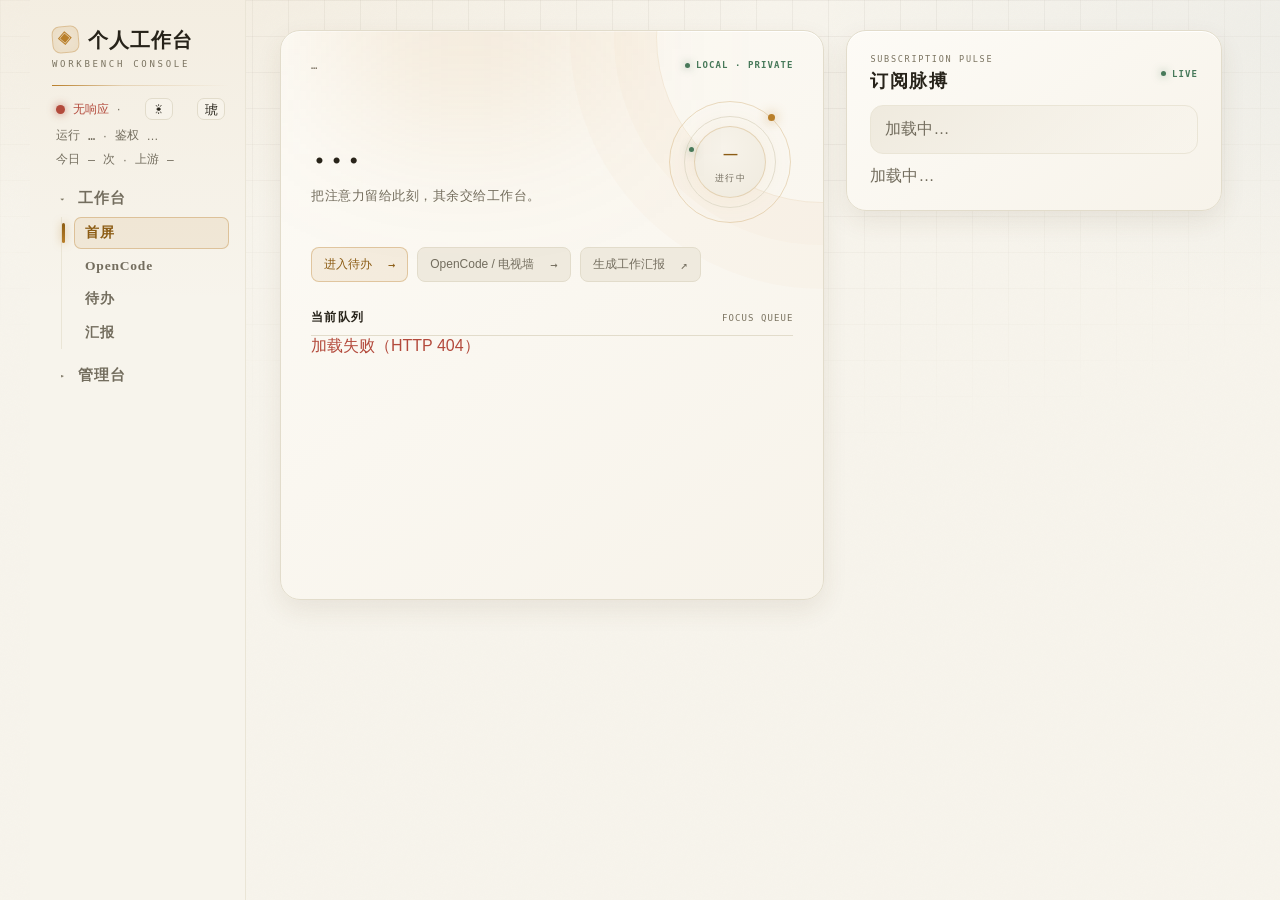
==== commit 8f3934f3: "feat(ui): 可选皮肤「刻度 · 纸面」——原版琥珀遥测台完整保留 新增与 ☀/☾ 材质轴正交的皮肤轴：左栏主题按钮旁「琥/刻」钮切换 （localStorage gw-skin → html[" ====
--- a/index.html
+++ b/index.html
@@ -283,14 +283,14 @@
     display: inline-flex; align-items: center; gap: 7px;
     padding: 4px 11px; border-radius: 999px;
     font: 600 11px var(--mono); letter-spacing: .08em; text-transform: uppercase;
-    border: 1px solid var(--line); background: var(--inset); color: var(--ink-2);
+    border: 1px solid var(--line); background: var(--inset); color: var(--dim);
   }
   .oc-role.hub { border-color: rgba(var(--amber-rgb), .45); color: var(--amber-hi); background: rgba(var(--amber-rgb), .08); }
   .oc-role.spoke { border-color: rgba(var(--green-rgb), .4); color: var(--green); background: rgba(var(--green-rgb), .08); }
   .oc-role i { width: 6px; height: 6px; border-radius: 50%; background: currentColor; box-shadow: 0 0 8px currentColor; }
   .oc-hero h3 { margin: 10px 0 6px; font: 500 clamp(22px, 2.4vw, 28px)/1.2 var(--serif); letter-spacing: -.02em; color: var(--ink); }
-  .oc-hero .oc-lead { margin: 0; font: 13.5px/1.55 var(--sans); color: var(--ink-2); max-width: 62ch; }
-  .oc-explain { margin: 12px 0 0; padding: 0; border: 0; background: none; font: 13px/1.55 var(--sans); color: var(--ink-2); }
+  .oc-hero .oc-lead { margin: 0; font: 13.5px/1.55 var(--sans); color: var(--dim); max-width: 62ch; }
+  .oc-explain { margin: 12px 0 0; padding: 0; border: 0; background: none; font: 13px/1.55 var(--sans); color: var(--dim); }
   .oc-explain b { color: var(--ink); font-weight: 600; }
   .oc-explain ul { margin: 8px 0 0; padding-left: 1.15em; }
   .oc-explain li { margin: 4px 0; }
@@ -305,12 +305,12 @@
   }
   .oc-panel-head { display: flex; align-items: baseline; justify-content: space-between; gap: 10px; margin-bottom: 12px; }
   .oc-panel-head h3 { margin: 0; font: 600 14px var(--sans); letter-spacing: .01em; color: var(--ink); }
-  .oc-meta { font: 10.5px var(--mono); color: var(--muted); letter-spacing: .04em; }
+  .oc-meta { font: 10.5px var(--mono); color: var(--faint); letter-spacing: .04em; }
   .oc-section { margin-top: 12px; padding-top: 12px; border-top: 1px dashed var(--line); }
   .oc-section:first-child { margin-top: 0; padding-top: 0; border-top: 0; }
   .oc-section-title { font: 600 11px var(--mono); letter-spacing: .1em; text-transform: uppercase; color: var(--dim); margin-bottom: 8px; }
   .oc-row { display: flex; flex-wrap: wrap; gap: 8px; align-items: center; margin-top: 8px; }
-  .oc-row label { font: 12.5px var(--sans); color: var(--ink-2); min-width: 4.5em; }
+  .oc-row label { font: 12.5px var(--sans); color: var(--dim); min-width: 4.5em; }
   .oc-row select, .oc-row button {
     font: 12.5px var(--sans); padding: 7px 12px; border-radius: 9px;
     border: 1px solid var(--line); background: var(--inset); color: var(--ink);
@@ -324,11 +324,53 @@
   .oc-readonly {
     margin-top: 6px; padding: 10px 12px; border-radius: 12px;
     border: 1px solid var(--line); background: rgba(var(--amber-rgb), .04);
-    font: 13px/1.45 var(--sans); color: var(--ink-2);
+    font: 13px/1.45 var(--sans); color: var(--dim);
   }
   .oc-readonly b { color: var(--ink); }
-  .oc-spokes { margin-top: 8px; font: 12px/1.55 var(--mono); color: var(--muted); }
-  .oc-spokes b { color: var(--ink-2); font-weight: 600; }
+  .oc-spokes { margin-top: 8px; font: 12px/1.55 var(--mono); color: var(--faint); }
+  /* ---- 可选皮肤「刻度」（html[data-skin="scale"]）：首屏与 OpenCode 页的结构覆盖 ----
+     令牌层在 theme.css；这里只管页面内嵌样式。classic 下一字不生效。 */
+  html[data-skin="scale"] .home-left, html[data-skin="scale"] .home-right {
+    border-radius: 2px; background: var(--panel);
+  }
+  /* 琥珀圆环装饰与光斑是 classic 的身份元素，刻度下退场 */
+  html[data-skin="scale"] .home-left::before, html[data-skin="scale"] .home-left::after { display: none; }
+  html[data-skin="scale"] .home-head em { text-shadow: none; }
+  html[data-skin="scale"] .orbit-core { background: var(--inset); box-shadow: none; }
+  html[data-skin="scale"] .stat .num { font-size: 28px; }
+  /* 24h 图：测量条——平头细柱、无渐变无辉光；悬停/热点以信号橙标示 */
+  html[data-skin="scale"] .chart .bar {
+    border-radius: 1px 1px 0 0;
+    background: var(--faint); box-shadow: none;
+  }
+  html[data-skin="scale"] .chart .bar:hover, html[data-skin="scale"] .chart .bar.hot {
+    filter: none; background: var(--amber); box-shadow: none;
+  }
+  html[data-skin="scale"] .chart .bar.zero { background: var(--line-soft); box-shadow: none; }
+  html[data-skin="scale"] .oc-hero {
+    border-radius: 2px; background: var(--panel);
+  }
+  html[data-skin="scale"] .oc-panel { border-radius: 2px; background: var(--panel); }
+  html[data-skin="scale"] .oc-role, html[data-skin="scale"] .oc-tag, html[data-skin="scale"] .oc-readonly { border-radius: 2px; }
+  html[data-skin="scale"] .oc-row select, html[data-skin="scale"] .oc-row button { border-radius: 3px; }
+  html[data-skin="scale"] .husage { border-radius: 2px; background: var(--inset); }
+  /* 刻度尺额度行：classic 的多档圆环横排，刻度下改纵向整行——每档占满一行的标尺
+     （横排时每档只剩 ~100px，hscale 被压到 0 宽，标尺消失） */
+  html[data-skin="scale"] .hrings { flex-direction: column; align-items: stretch; margin-left: 0; gap: 2px; width: 100%; }
+  /* 刻度尺额度行：每格 10% 的标尺 + 平头填充；警示（超额/余量 <20%）用信号橙 */
+  .hruler { display: flex; align-items: center; gap: 10px; padding: 6px 0; flex: 1; min-width: 0; }
+  .hruler .hcap { flex: none; width: 44px; font: 600 11px var(--sans); color: var(--dim); white-space: nowrap; }
+  .hruler .hscale {
+    flex: 1; height: 10px; position: relative; min-width: 0;
+    background:
+      repeating-linear-gradient(90deg, var(--line) 0 1px, transparent 1px 10%),
+      linear-gradient(var(--line-soft), var(--line-soft)) 0 100% / 100% 1px no-repeat;
+  }
+  .hruler .hscale i { position: absolute; left: 0; bottom: 0; top: 3px; width: var(--w); background: var(--dim); }
+  .hruler .hnum { flex: none; width: 38px; text-align: right; font-style: normal; font: 600 12px var(--mono); color: var(--ink); }
+  .hruler.is-warn .hscale i { background: var(--amber); }
+  .hruler.is-warn .hnum { color: var(--amber-hi); }
+  .oc-spokes b { color: var(--dim); font-weight: 600; }
   /* 预览做成「小电视」 */
   .oc-preview {
     position: relative; min-height: 280px; padding: 0; overflow: hidden;
@@ -359,6 +401,73 @@
   }
   .oc-srcpill::before { content: ""; width: 6px; height: 6px; border-radius: 50%; background: #5ac8fa; box-shadow: 0 0 8px #5ac8fa; }
   .oc-preview-foot { margin-top: 12px; padding-top: 10px; border-top: 1px solid rgba(255,255,255,.06); font: 11px var(--mono); color: rgba(232,238,247,.4); display: flex; justify-content: space-between; gap: 8px; }
+
+  /* ---- 大屏监控模式（oc-board）：fixed 全屏暗色面板，与 #opencode 页同源数据 -------- */
+  .oc-board {
+    position: fixed; inset: 0; z-index: 90; display: none;
+    flex-direction: column; padding: 22px clamp(18px, 3vw, 44px) 20px;
+    background:
+      radial-gradient(900px 300px at 15% -10%, rgba(90,200,250,.1), transparent 55%),
+      radial-gradient(700px 260px at 92% 0%, rgba(191,139,255,.09), transparent 50%),
+      linear-gradient(180deg, #10151d, #0b0f14 60%);
+    color: #e8eef7; overflow-y: auto;
+  }
+  .oc-board.open { display: flex; }
+  .oc-board-top { display: flex; align-items: center; gap: 10px; flex-wrap: wrap; flex: 0 0 auto; }
+  .oc-board-top .oc-srcpill { margin-top: 0; }
+  .oc-board-title { font: 500 clamp(18px, 2vw, 24px)/1.2 var(--serif); color: #f4f7fc; letter-spacing: -.01em; margin: 0; min-width: 0; overflow: hidden; text-overflow: ellipsis; white-space: nowrap; flex: 1; }
+  .oc-board-close {
+    font: 600 11.5px var(--mono); letter-spacing: .04em; color: #e8eef7;
+    padding: 7px 14px; border-radius: 9px; border: 1px solid rgba(255,255,255,.18);
+    background: rgba(255,255,255,.06); cursor: pointer;
+  }
+  .oc-board-close:hover { background: rgba(255,255,255,.12); }
+  .oc-board-grid { display: grid; grid-template-columns: minmax(0, 1.9fr) minmax(280px, 1fr); gap: 14px; margin-top: 14px; flex: 1 1 auto; min-height: 0; }
+  /* 窄屏折单列：flex:1 会把 grid 高度锁死在剩余空间里，第二张卡被压扁且内容裁掉。
+     改回自然高度，整页滚动看全。 */
+  @media (max-width: 980px) {
+    .oc-board-grid { grid-template-columns: 1fr; flex: 0 0 auto; min-height: 0; }
+    .oc-board-card .oc-tasks { max-height: 320px; }
+    .oc-tl { max-height: 320px; }
+  }
+  .oc-board-card {
+    border: 1px solid rgba(255,255,255,.08); border-radius: 14px;
+    background: rgba(255,255,255,.028);
+    padding: 15px 16px 13px; min-width: 0; display: flex; flex-direction: column;
+  }
+  .oc-board-card h4 { margin: 0 0 10px; font: 600 10.5px var(--mono); letter-spacing: .14em; text-transform: uppercase; color: rgba(232,238,247,.42); }
+  /* 任务列表填满右卡：grid stretch 只拉卡片壳，内容要 flex:1 才跟得上（否则下半截空白） */
+  .oc-board-card .oc-tasks { flex: 1 1 auto; min-height: 0; overflow-y: auto; }
+  .oc-board-meta { display: flex; gap: 16px; flex-wrap: wrap; font: 12px var(--mono); color: rgba(232,238,247,.62); margin-bottom: 10px; }
+  .oc-board-meta b { color: #e8eef7; font-weight: 600; }
+  .oc-bar { height: 5px; border-radius: 999px; background: rgba(255,255,255,.09); overflow: hidden; margin: 4px 0 12px; }
+  .oc-bar i { display: block; height: 100%; border-radius: 999px; background: linear-gradient(90deg, #5ac8fa, #9ad8ff); transition: width .4s ease; }
+  .oc-tl { flex: 1 1 auto; overflow-y: auto; display: flex; flex-direction: column; gap: 5px; min-height: 120px; }
+  .oc-tl-row { display: flex; gap: 10px; align-items: baseline; font: 12px/1.5 var(--mono); color: rgba(232,238,247,.75); padding: 4px 8px; border-radius: 8px; background: rgba(255,255,255,.025); }
+  .oc-tl-row .t { color: rgba(232,238,247,.38); font-size: 10.5px; white-space: nowrap; }
+  .oc-tl-row .n { color: #9ad8ff; white-space: nowrap; }
+  .oc-tl-row .g { color: rgba(232,238,247,.5); overflow: hidden; text-overflow: ellipsis; white-space: nowrap; }
+  .oc-tl-row.failed .n { color: #ff8f8f; }
+  .oc-tl-row.running .n { color: #7ee2a8; }
+  .oc-task { display: flex; gap: 9px; align-items: baseline; font: 13px/1.55 var(--sans); color: rgba(232,238,247,.82); padding: 5px 2px; }
+  .oc-task .m { font: 11px var(--mono); white-space: nowrap; }
+  .oc-task.done { color: rgba(232,238,247,.42); text-decoration: line-through; text-decoration-color: rgba(232,238,247,.25); }
+  .oc-task.running { color: #f4f7fc; }
+  .oc-task.running .m { color: #7ee2a8; }
+  .oc-task.pending .m { color: rgba(232,238,247,.3); }
+  .oc-board-sessions { display: grid; grid-template-columns: repeat(auto-fill, minmax(230px, 1fr)); gap: 10px; margin-top: 14px; flex: 0 0 auto; }
+  .oc-sess {
+    border: 1px solid rgba(255,255,255,.08); border-radius: 12px; background: rgba(255,255,255,.028);
+    padding: 10px 12px; min-width: 0; display: flex; flex-direction: column; gap: 4px;
+  }
+  .oc-sess-top { display: flex; justify-content: space-between; gap: 8px; align-items: baseline; font: 10.5px var(--mono); color: rgba(232,238,247,.45); }
+  .oc-sess .ttl { font: 500 13px/1.35 var(--sans); color: #e8eef7; overflow: hidden; text-overflow: ellipsis; white-space: nowrap; }
+  .oc-sess .sub { font: 11px var(--mono); color: rgba(232,238,247,.5); overflow: hidden; text-overflow: ellipsis; white-space: nowrap; }
+  .oc-sess.running { border-color: rgba(126,226,168,.35); }
+  .oc-dot { display: inline-block; width: 6px; height: 6px; border-radius: 50%; background: rgba(232,238,247,.35); margin-right: 5px; vertical-align: 1px; }
+  .oc-sess.running .oc-dot { background: #7ee2a8; box-shadow: 0 0 8px rgba(126,226,168,.7); }
+  .oc-sess.failed .oc-dot { background: #ff8f8f; }
+  .oc-sess.done .oc-dot { background: #9ad8ff; }
 
   .home-date { font: 500 10.5px var(--mono); letter-spacing: .16em; text-transform: uppercase; color: var(--dim); }
   .home-local { display: inline-flex; align-items: center; gap: 6px; font: 600 9px var(--mono); letter-spacing: .12em; color: var(--green); }
@@ -605,7 +714,7 @@
     </div>
     <div class="rail-rule"></div>
     <div class="rail-tel">
-      <div class="statline"><span class="dot" id="dot"></span><span id="sState">…</span><span class="dim">·</span><button id="themeBtn" class="rail-theme" title="切换主题">☾</button></div>
+      <div class="statline"><span class="dot" id="dot"></span><span id="sState">…</span><span class="dim">·</span><button id="themeBtn" class="rail-theme" title="切换主题">☾</button><button id="skinBtn" class="rail-theme" title="风格：琥珀遥测台（点按切换到「刻度 · 纸面」）">琥</button></div>
       <div class="statline dim">运行 <span class="mono" id="sUptime">…</span><span class="dim">·</span>鉴权 <span id="sAuth">…</span></div>
       <div class="statline dim">今日 <span class="mono" id="railTodayReq">–</span><span class="dim">次</span><span class="dim">·</span>上游 <span class="mono" id="railProvN">–</span></div>
     </div>
@@ -1031,6 +1140,30 @@
 
   </main>
 </div>
+
+<!-- 大屏监控模式：fixed 全屏，与电视/预览同源（?rich=1 富帧），Esc 退出；在 main 之外，不算视图 -->
+<div class="oc-board" id="ocBoard" tabindex="-1">
+  <div class="oc-board-top">
+    <span class="oc-srcpill" id="ocBoardSrc">…</span>
+    <span class="oc-meta" id="ocBoardStatus" style="color:rgba(232,238,247,.55)"></span>
+    <h3 class="oc-board-title" id="ocBoardTitle">大屏监控</h3>
+    <button type="button" class="oc-board-close" id="ocBoardClose">退出 · Esc</button>
+  </div>
+  <div class="oc-board-grid">
+    <div class="oc-board-card">
+      <h4>当前会话</h4>
+      <div class="oc-board-meta" id="ocBoardMeta"></div>
+      <div class="oc-bar"><i id="ocBoardBar" style="width:0%"></i></div>
+      <h4>工具时间线</h4>
+      <div class="oc-tl" id="ocBoardTools"><span style="color:rgba(232,238,247,.4);font:12px var(--sans)">暂无工具动态</span></div>
+    </div>
+    <div class="oc-board-card">
+      <h4>计划任务</h4>
+      <div id="ocBoardTasks" class="oc-tasks"><span style="color:rgba(232,238,247,.4);font:12px var(--sans)">暂无任务</span></div>
+    </div>
+  </div>
+  <div class="oc-board-sessions" id="ocBoardSessions"></div>
+</div>
 <script>
 'use strict';
 const $ = (id) => document.getElementById(id);
@@ -1038,7 +1171,7 @@
 let models = [];
 let gwToken = null;
 
-/* ---- 视图切换：两级分组导航 + hash 深链 + localStorage 记忆 + 数字键 1-6 ----
+/* ---- 视图切换：两级分组导航 + hash 深链 + localStorage 记忆 + 数字键 1-8 ----
    左栏是两组可折叠分组（工作台 / 管理台），子项是 <a href="#v"> 真链接——
    可中键新开、可复制、Tab 可达；视图切换由 hashchange 驱动，不写 JS 导航。 */
 const VIEW_IDS = ['home', 'opencode', 'todos', 'report', 'overview', 'traffic', 'test', 'providers'];
@@ -1112,7 +1245,9 @@
     $('homeTodos').innerHTML = `<span class="bad">加载失败：${esc(e?.message || e)}</span>`;
     return;
   }
-  renderHome(d);
+  // 首屏 30s 一拍、数据（待办/花费/额度）多数时候不变——整段重建曾让「选中复制
+  // 待办标题」每 30s 被抹一次
+  renderIfChanged('home', d, () => renderHome(d));
   scheduleHomePoll();
 }
 
@@ -1129,8 +1264,24 @@
 // （站点只给上限、不给已用，见 lib/quota.mjs 的 capTiers）。
 const HOME_TIER_NAME = { five_hour: '5 小时', weekly_limit: '周', daily: '今日', monthly: '本月' };
 
+// 订阅脉搏的额度形态随皮肤走：classic = 琥珀圆环；scale = 刻度尺行（每格 10%）。
+// 语义完全一致（pct 钳制 / over=已超 / <20% 预警 / title 带真实倍数），只是形状不同。
+let homeData = null; // 最近一次首屏数据（applySkin 切换时重渲染用）
 function homeRing(tier) {
   const pct = Math.max(0, Math.min(100, Number(tier.remainingPct) || 0));
+  if (document.documentElement.dataset.skin === 'scale') {
+    const over = tier.over === true;
+    const warn = over || pct < 20;
+    const text = over ? '已超' : `${pct}%`;
+    const tip = over && tier.usedPct != null
+      ? `${HOME_TIER_NAME[tier.name] || tier.name}已用 ${tier.usedPct}%（${fmtTok(tier.used)} / ${fmtTok(tier.limit)}）`
+      : '';
+    return `<div class="hruler${warn ? ' is-warn' : ''}"${tip ? ` title="${esc(tip)}"` : ''}>
+      <span class="hcap">${HOME_TIER_NAME[tier.name] || esc(tier.name)}</span>
+      <div class="hscale"><i style="--w:${pct}%"></i></div>
+      <em class="hnum">${esc(text)}</em>
+    </div>`;
+  }
   // 超额（只用在本机记账的 cap 档）：环画满 + 红色，文字改说「已超」。
   // 不能还写 remainingPct —— 那是 0%，一个空环读起来是「没额度了」，
   // 而「用超了、还能继续用」是完全不同的事。真实倍数放 title。
@@ -1174,22 +1325,33 @@
 
 // ── OpenCode / 电视墙独立页（#opencode）────────────────────────────────
 let ocTimer = null;
+let ocBoardOpen = false;   // 大屏监控模式：开着时轮询带 ?rich=1，rich 帧是瘦帧超集，小卡/面板同吃一份数据
 
 function scheduleOpenCodePoll() {
   if (ocTimer) { clearTimeout(ocTimer); ocTimer = null; }
-  if (curView !== 'opencode') return;
-  ocTimer = setTimeout(() => { if (curView === 'opencode') loadOpenCodePage(); }, 5_000);
+  if (curView !== 'opencode' && !ocBoardOpen) return;
+  ocTimer = setTimeout(() => { if (curView === 'opencode' || ocBoardOpen) loadOpenCodePage(); }, 5_000);
 }
 
 document.getElementById('ocRefresh')?.addEventListener('click', () => loadOpenCodePage());
+let ocPageSeq = 0; // 乱序防护：5s 轮询、切视图即时拉、开面板即时拉三方并发，晚到旧响应不回填
 async function loadOpenCodePage() {
   const box = $('ocControls');
-  if (!box) return;
+  if (!box && !ocBoardOpen) return;
+  const seq = ++ocPageSeq;
   try {
-    const d = await jf('/admin/tv-opencode?preview=1');
-    renderOpenCodePage(d);
+    // 面板开着 → rich 帧（超集）；否则瘦帧。切视图后大屏仍继续轮询（面板盖全屏，正常用不到）
+    const d = await jf(`/admin/tv-opencode?preview=1${ocBoardOpen ? '&rich=1' : ''}`);
+    if (seq !== ocPageSeq) return;
+    // 4xx/5xx 的 JSON 错误壳如实抛出（曾落进「未识别为枢纽或投稿端」分支，
+    // 把瞬时故障误导成配置错误）
+    if (d && d.error) throw new Error(d.error.message || '端点返回错误');
+    if (box) renderOpenCodePage(d);
+    if (ocBoardOpen) renderOcBoard(d);
   } catch (e) {
-    box.innerHTML = `<span class="bad">读状态失败：${esc(e.message || e)}</span>`;
+    if (seq !== ocPageSeq) return;
+    if (box) box.innerHTML = `<span class="bad">读状态失败：${esc(e.message || e)}</span>`;
+    if (ocBoardOpen) renderOcBoard({ previewError: e?.message || String(e) });
   }
   scheduleOpenCodePoll();
 }
@@ -1218,12 +1380,18 @@
 
 function ocSourceKindText(source, { asSpoke = false } = {}) {
   if (!source || typeof source !== 'object') return '未知';
+  // 角标必须跟 source 一致，禁止「Mac mini · <本机 hostname>」混称。
+  // local → 枢纽主机名（投稿端页不拼本机 host，只标 Mac mini）
+  // spoke → 投稿端 id/名
   if (source.kind === 'local') {
+    if (asSpoke) return 'Mac mini';
     const host = source.host || 'mini';
-    // 投稿端预览：说「Mac mini」，不要「本机」
-    return asSpoke ? `Mac mini · ${host}` : `本机 · ${host}`;
-  }
-  if (source.kind === 'spoke') return `MacBook 投稿 · ${source.id || source.host || 'spoke'}`;
+    return `本机 · ${host}`;
+  }
+  if (source.kind === 'spoke') {
+    const id = source.id || source.host || 'macbook';
+    return asSpoke ? String(id) : `MacBook 投稿 · ${id}`;
+  }
   return JSON.stringify(source);
 }
 
@@ -1264,6 +1432,135 @@
   }
 }
 
+// ── 大屏监控模式 ────────────────────────────────────────────────────────
+// 与小卡同源（面板开着时轮询 ?rich=1 富帧：tools 24 / sessions 8 / tasks 20）。
+// 相对时间全在浏览器端算（帧里带 at/now），渲染纯函数不依赖外部状态。
+
+function ocFmtDur(ms) {
+  const s = Math.max(0, Math.round(ms / 1000));
+  if (s < 60) return `${s}s`;
+  const m = Math.floor(s / 60);
+  if (m < 60) return `${m}m${s % 60 ? (m < 10 ? String(s % 60).padStart(2, '0') : '') + 's' : ''}`;
+  const h = Math.floor(m / 60);
+  return `${h}h${m % 60 ? String(m % 60).padStart(2, '0') + 'm' : ''}`;
+}
+function ocFmtAgo(at, now) {
+  if (!at || !now) return '';
+  return ocFmtDur(now - at) + ' 前';
+}
+function ocFmtTokens(n) {
+  const v = Number(n) || 0;
+  if (v >= 1e6) return (v / 1e6).toFixed(v >= 1e7 ? 0 : 1) + 'M';
+  if (v >= 1e3) return (v / 1e3).toFixed(v >= 1e4 ? 0 : 1) + 'k';
+  return String(v);
+}
+const OC_STATUS_TXT = { running: '运行中', waiting: '等待', done: '完成', failed: '失败', idle: '空闲' };
+const OC_TASK_MARK = { done: '✓', running: '▸', pending: '·' };
+
+function renderOcBoard(d) {
+  const board = $('ocBoard');
+  if (!board || !d) return;
+  // 预览失败不要装成正常：不查 previewError 时面板会把「失败」渲染成「空闲 · live」
+  if (d.previewError) {
+    const failEl = $('ocBoardMeta');
+    if (failEl) failEl.innerHTML = `<span class="bad">预览失败：${esc(d.previewError)}（下轮 5s 重试）</span>`;
+    return;
+  }
+  const f = d.preview;
+  const now = Number(f?.now) || Date.now();
+
+  const srcEl = $('ocBoardSrc');
+  if (srcEl) srcEl.textContent = ocSourceKindText(f?.source, { asSpoke: ocIsSpoke(d) }) || '未知源';
+
+  const stEl = $('ocBoardStatus');
+  if (stEl) {
+    const st = f?.status || 'idle';
+    const bits = [OC_STATUS_TXT[st] || st];
+    if (f?.elapsedMs) bits.push(ocFmtDur(f.elapsedMs));
+    if (f?.tokens) bits.push(ocFmtTokens(f.tokens) + ' tok');
+    bits.push(f?.online === false ? 'offline' : 'live');
+    if (d.rich) bits.push('rich');
+    stEl.textContent = bits.join(' · ');
+  }
+
+  const titleEl = $('ocBoardTitle');
+  if (titleEl) titleEl.textContent = f?.title || '空闲 / 无标题会话';
+
+  const metaEl = $('ocBoardMeta');
+  if (metaEl) {
+    const s = f?.session || {};
+    const row = [];
+    if (s.project) row.push(`项目 <b>${esc(s.project)}</b>`);
+    if (s.branch) row.push(`分支 <b>${esc(s.branch)}</b>`);
+    if (s.model) row.push(`模型 <b>${esc(s.model)}</b>`);
+    if (s.agent) row.push(`agent <b>${esc(s.agent)}</b>`);
+    if (f?.stepIndex != null && f?.stepTotal != null) row.push(`步骤 <b>${f.stepIndex}/${f.stepTotal}</b>`);
+    if (f?.step) row.push(`<span style="color:#9ad8ff">${esc(f.step)}</span>`);
+    metaEl.innerHTML = row.length ? row.join(' &nbsp;·&nbsp; ') : '<span style="color:rgba(232,238,247,.4)">无会话元信息</span>';
+  }
+
+  const bar = $('ocBoardBar');
+  if (bar) bar.style.width = `${Math.round(Math.max(0, Math.min(1, Number(f?.progress) || 0)) * 100)}%`;
+
+  const tlEl = $('ocBoardTools');
+  if (tlEl) {
+    const tools = Array.isArray(f?.tools) ? f.tools : [];
+    tlEl.innerHTML = tools.length
+      ? tools.map((t) => {
+          const ago = ocFmtAgo(t.at, now);
+          return `<div class="oc-tl-row ${esc(t.status || '')}">
+            <span class="t">${esc(ago)}</span><span class="n">${esc(t.name || 'tool')}</span>
+            <span class="g">${esc(t.target || '')}</span></div>`;
+        }).join('')
+      : '<span style="color:rgba(232,238,247,.4);font:12px var(--sans)">暂无工具动态</span>';
+  }
+
+  const taskEl = $('ocBoardTasks');
+  if (taskEl) {
+    const tasks = Array.isArray(f?.plan?.tasks) ? f.plan.tasks : [];
+    taskEl.innerHTML = tasks.length
+      ? tasks.map((t) => `<div class="oc-task ${esc(t.state || 'pending')}">
+          <span class="m">${OC_TASK_MARK[t.state] || '·'}</span><span>${esc(t.title || '')}</span></div>`).join('')
+      : '<span style="color:rgba(232,238,247,.4);font:12px var(--sans)">暂无任务</span>';
+  }
+
+  const sessEl = $('ocBoardSessions');
+  if (sessEl) {
+    const list = Array.isArray(f?.sessions) ? f.sessions : [];
+    sessEl.innerHTML = list.length
+      ? list.map((s) => {
+          const st = s.status || 'idle';
+          return `<div class="oc-sess ${esc(st)}">
+            <div class="oc-sess-top"><span>${esc(s.project || '')}</span><span>${esc(ocFmtAgo(s.at, now))}</span></div>
+            <div class="ttl">${esc(s.title || '无标题')}</div>
+            <div class="sub"><i class="oc-dot"></i>${esc(OC_STATUS_TXT[st] || st)}${s.step ? ' · ' + esc(s.step) : ''}</div>
+          </div>`;
+        }).join('')
+      : '<span style="color:rgba(232,238,247,.4);font:12px var(--sans);grid-column:1/-1">暂无历史会话</span>';
+  }
+}
+
+function setOcBoard(open) {
+  const board = $('ocBoard');
+  if (!board) return;
+  ocBoardOpen = !!open;
+  board.classList.toggle('open', ocBoardOpen);
+  if (ocBoardOpen) {
+    board.focus();
+    // 深链可分享/可收藏：开面板时把 hash 归一成 #monitor
+    if (location.hash !== '#monitor') history.replaceState(null, '', '#monitor');
+    loadOpenCodePage(); // 立刻拉一次 rich 帧，不等 5s tick
+  } else {
+    // 关面板：把 #monitor 归一回 #opencode（不触发 hashchange，replaceState 不入历史）
+    if (location.hash === '#monitor') history.replaceState(null, '', '#opencode');
+    scheduleOpenCodePoll(); // 回到普通节奏（视图在 opencode 则继续，否则停）
+  }
+}
+$('ocBoardClose')?.addEventListener('click', () => setOcBoard(false));
+addEventListener('keydown', (e) => {
+  if (e.key === 'Escape' && ocBoardOpen) { e.stopPropagation(); setOcBoard(false); }
+}, true);
+
 function renderOpenCodePage(d) {
   const box = $('ocControls');
   const prev = $('ocPreview');
@@ -1311,7 +1608,7 @@
     body = `
     <div class="oc-section">
       <div class="oc-section-title">电视信号源（只读）</div>
-      <div class="oc-readonly">由 <b>Mac mini</b> 决定 · 当前：<b>${esc(ocSpokeSourceLabel(src))}</b></div>
+      <div class="oc-readonly">由 <b>Mac mini</b> 决定 · 本机配置：${esc(ocSpokeSourceLabel(src))}（mini 的实际选择以 mini 为准）</div>
     </div>
     <div class="oc-section">
       <div class="oc-section-title">本机投稿</div>
@@ -1346,9 +1643,9 @@
     const frame = d.preview;
     const wrap = (inner) => `<div class="oc-preview-inner">${inner}</div>`;
     if (d.previewError) {
-      prev.innerHTML = wrap(`<div class="oc-kicker">TV preview</div><div class="oc-empty bad">预览失败：${esc(d.previewError)}</div>`);
+      prev.innerHTML = wrap(`<div class="oc-kicker">TV preview</div><div class="oc-empty bad">预览失败：${esc(d.previewError)}</div><div class="oc-preview-foot"><span></span><button type="button" id="ocOpenBoard" style="font:inherit;color:#9ad8ff;background:none;border:none;cursor:pointer;padding:0;letter-spacing:.02em">⛶ 大屏监控</button></div>`);
     } else if (!frame) {
-      prev.innerHTML = wrap(`<div class="oc-kicker">TV preview</div><div class="oc-empty">暂无上墙帧</div>`);
+      prev.innerHTML = wrap(`<div class="oc-kicker">TV preview</div><div class="oc-empty">暂无上墙帧</div><div class="oc-preview-foot"><span></span><button type="button" id="ocOpenBoard" style="font:inherit;color:#9ad8ff;background:none;border:none;cursor:pointer;padding:0;letter-spacing:.02em">⛶ 大屏监控</button></div>`);
     } else {
       const srcTxt = ocSourceKindText(frame.source, { asSpoke: isSpoke });
       const tools = Array.isArray(frame.tools) ? frame.tools.slice(0, 5) : [];
@@ -1363,8 +1660,9 @@
         <div class="oc-title">${esc(frame.title || '空闲 / 无标题会话')}</div>
         <div class="oc-step">${esc(frame.status || 'idle')}${frame.step ? ' · ' + esc(frame.step) : ''}${frame.stepIndex != null && frame.stepTotal != null ? ` · ${frame.stepIndex}/${frame.stepTotal}` : ''}</div>
         <div class="oc-tools">${toolLine}</div>
-        <div class="oc-preview-foot"><span>${footL}</span><span>${footR}</span></div>`);
+        <div class="oc-preview-foot"><span>${footL} · ${footR}</span><button type="button" id="ocOpenBoard" style="font:inherit;color:#9ad8ff;background:none;border:none;cursor:pointer;padding:0;letter-spacing:.02em">⛶ 大屏监控</button></div>`);
     }
+    $('ocOpenBoard')?.addEventListener('click', () => setOcBoard(true));
   }
 
   $('ocSaveSource')?.addEventListener('click', async () => {
@@ -1393,6 +1691,7 @@
 }
 
 function renderHome(d) {
+  homeData = d; // 皮肤切换时要原样重渲染（环 ↔ 刻度尺），缓存最近一份
   const t = d.todos || { counts: {}, items: [], hidden: 0 };
   const now = new Date();
   const week = '日一二三四五六'[now.getDay()];
@@ -1465,6 +1764,9 @@
   // 输入控件里不抢按键；仅无修饰键的数字键切视图（顺序同左栏从上到下）。
   // IME 组合期同理不抢：拼音/候选框里敲数字（keydown 带着 isComposing）不该跳视图，
   // 与 / 聚焦、Esc 清空两个快捷键的守卫口径一致。
+  // 大屏监控全屏时整个不抢：面板盖着全屏，底下换视图用户看不见（setView 用
+  // replaceState 也不触发 hashchange，连关面板的反向逻辑都带不动），纯无声换页
+  if (ocBoardOpen) return;
   if (e.metaKey || e.ctrlKey || e.altKey || e.isComposing) return;
   const tag = document.activeElement?.tagName;
   if (tag === 'INPUT' || tag === 'TEXTAREA' || tag === 'SELECT') return;
@@ -1489,13 +1791,17 @@
   const hashView = viewForHash(h);
   const start = hashView || (onWorkbench ? 'todos' : 'home');
   setView(start, { push: false });
+  // #monitor 冷启动：直接进大屏（可收藏成「监控屏」书签/独立窗口）
+  if (h === 'monitor') setOcBoard(true);
   // 从 /workbench 进来：把地址归一到 /#<当前视图>，刷新与再收藏都一致
   if (onWorkbench) history.replaceState(null, '', '/#' + curView);
 })();
 // hash → 视图。真链接 #todos…、旧别名（latency/log/stats/workbench）、
-// 旧区间形态 #stats-7/#stats-30（落统计；区间由 applyStatsHash 另设）都在这里归一，
+// 旧区间形态 #stats-7/#stats-30（落统计；区间由 applyStatsHash 另设）、
+// #monitor（OpenCode 大屏监控快捷方式：落 opencode 页并直接开面板）都在这里归一，
 // 冷启动与页内 hash 变化走同一条判断，不会出现「新开标签能用、页内粘贴不认」。
 function viewForHash(h) {
+  if (h === 'monitor') return 'opencode';
   if (/^stats-/.test(h)) return 'traffic';
   const v = VIEW_ALIASES[h] || h;
   return VIEW_IDS.includes(v) ? v : null;
@@ -1508,6 +1814,11 @@
   if (v && v !== curView) setView(v, { push: false });
   // 已经停在统计页时粘贴 #stats-30 也要换区间（视图没变，视图分支不会触发）
   applyStatsHash();
+  // #monitor：进页后直接开大屏（v===null 时不动——非法 hash 不应关掉已开的面板）
+  if (h === 'monitor') setOcBoard(true);
+  // 反向：离开 #monitor（hash 换成**合法视图**）时收起面板；
+  // v===null（非法 hash）不动，与上面注释的承诺一致
+  else if (ocBoardOpen && v) setOcBoard(false);
   // 页内从 #stats-7 跳到 #report 之类的反向场景：视图变了但区间控件保持上次选择，无副作用
 });
 
@@ -1551,7 +1862,30 @@
 
 const esc = (s) => String(s ?? '').replace(/&/g, '&amp;').replace(/</g, '&lt;').replace(/>/g, '&gt;').replace(/"/g, '&quot;');
 
+// 渲染去抖：轮询驱动的重绘在数据没变时整段跳过。innerHTML 重建不只在浪费——它打断
+// 用户正在做的文本选择、把日志页强制滚回底部、无谓触发整块 layout。按 key 缓存上次
+// payload 的 JSON 快照；带时效性标签（「剩 n 分」「已运行 n 分」）的调用方自行把
+// 时间桶并进 diff 数据，让空闲时最多一个粒度周期重绘一次，标签仍读到正确分钟。
+const lastRendered = new Map();
+function renderIfChanged(key, diffData, fn) {
+  let snap;
+  try { snap = JSON.stringify(diffData); } catch { snap = String(diffData); }
+  if (lastRendered.get(key) === snap) return false;
+  lastRendered.set(key, snap);
+  fn();
+  return true;
+}
+
 function render(h) {
+  // 去抖：payload 剥掉 uptimeSec 并按分钟桶入 diff——空闲时从每 3s 整块重建降到最多
+  // 1 次/分钟；JWT 剩余/已运行这类分钟粒度标签仍然正确，状态灯/凭证异常等真实变化
+  // 会立刻改变 diff、当拍即渲染。模型目录签名自愈在 poll() 里、不受去抖影响
+  renderIfChanged('healthz', { ...h, uptimeSec: undefined, _min: Math.floor(Date.now() / 60_000) }, () => {
+    renderHealth(h);
+  });
+}
+
+function renderHealth(h) {
   const ok = h.ok;
   $('dot').className = 'dot ' + (ok ? 'ok' : 'bad');
   $('sState').textContent = ok ? '运行中' : '运行中（部分上游凭证异常）';
@@ -1665,13 +1999,17 @@
 async function fetchLog() {
   const r = await fetch('/admin/log').then(r => r.json()).catch(() => null);
   if (r && r.lines) {
-    $('log').innerHTML = r.lines.map(l => {
-      l = l.replace(/&/g,'&amp;').replace(/</g,'&lt;');
-      if (/→ [45]\d\d/.test(l) || /ERROR/.test(l)) return `<span style="color:var(--red)">${l}</span>`;
-      if (/→ 200/.test(l)) return l.replace(/→ 200/, '<span style="color:var(--green)">→ 200</span>');
-      return `<span class="dim">${l}</span>`;
-    }).join('\n');
-    $('log').scrollTop = $('log').scrollHeight;
+    // 无新行就整段跳过：每 2s 强制 scrollHeight 滚底曾把「往上翻历史日志」的用户
+    // 一直拽回去
+    renderIfChanged('log', r.lines, () => {
+      $('log').innerHTML = r.lines.map(l => {
+        l = l.replace(/&/g,'&amp;').replace(/</g,'&lt;');
+        if (/→ [45]\d\d/.test(l) || /ERROR/.test(l)) return `<span style="color:var(--red)">${l}</span>`;
+        if (/→ 200/.test(l)) return l.replace(/→ 200/, '<span style="color:var(--green)">→ 200</span>');
+        return `<span class="dim">${l}</span>`;
+      }).join('\n');
+      $('log').scrollTop = $('log').scrollHeight;
+    });
     // 日志徽标：最近 80 行里的错误行数（超出 ring 窗口的看不到，作下限参考）
     const errN = r.lines.filter((l) => /→ [45]\d\d|ERROR/.test(l)).length;
     setBadge('vbLog', errN ? String(errN) : null, errN ? 'red' : '');
@@ -1682,10 +2020,14 @@
 async function maybeFetchStats() {
   if (curView === 'overview' || curView === 'traffic') await fetchStats();
 }
+let statsSeq = 0; // 乱序防护：3s 轮询与切视图即时拉取双入口并发时，晚到的旧响应不得覆盖新值
 async function fetchStats() {
+  const seq = ++statsSeq;
   const s = await fetch('/admin/stats').then(r => r.json()).catch(() => null);
-  if (!s) return;
-  renderStats(s);
+  if (!s || seq !== statsSeq) return;
+  // 30 天满量数据整块重建（表格 + 图）是页面最重的重绘；流量空闲时 payload 逐字节
+  // 不变，跳过——统计表里选中复制不再每 3s 被抹掉
+  renderIfChanged('stats', s, () => renderStats(s));
   statsFetchedAt = Date.now();
   // 左栏「今日 n 次」左栏遥测：离开统计/总览视图后停在最后一次的值，title 写明刷新时刻，
   // 不把旧值伪装成实时
@@ -2329,6 +2671,18 @@
 }
 
 function renderMonitors(d) {
+  // 改名输入中跳过本帧重绘：轮询（总览 6s）会 innerHTML 重建列表，把焦点/光标
+  // 炸掉——待办列表有快照还原，这里直接跳帧更简单（失焦后下一 tick 恢复刷新）
+  {
+    const ae = document.activeElement;
+    if (ae && (ae.classList?.contains('monname') || ae.id === 'monInName' || ae.id === 'monInPick')) return;
+  }
+  // 数据没变整段跳过（cached 标志在「刷新」与轮询间翻转，剔掉免得 diff 永不相等）
+  if (d && !renderIfChanged('monitors', { ...d, cached: undefined }, () => renderMonitorsInner(d))) return;
+  if (!d) renderMonitorsInner(d);
+}
+
+function renderMonitorsInner(d) {
   const box = $('monList');
   const railMons = $('railMons');
   const railAll = $('railAll');
@@ -2384,7 +2738,7 @@
           ? `${m.label}：当前在「${curLabel}」（无其他输入源可轮换）`
           : `${m.label}：当前在「${curLabel}」；点击切到「${next.label}」`;
       return `<button class="railm${m.ok && m.input ? ' on' : ''}" data-mdisp="${esc(m.uuid)}"`
-        + ` data-mnext="${!retry ? next.value : ''}"${monBusy ? ' disabled' : ''} title="${esc(title)}">`
+        + ` data-mnext="${esc(!retry ? next.value : '')}"${monBusy ? ' disabled' : ''} title="${esc(title)}">`
         + `<span class="lb">${esc(m.label)}</span>`
         + `<span class="inp">${esc(curLabel)}</span></button>`;
     }).join('');
@@ -2405,7 +2759,7 @@
       const title = atAll
         ? `所有可读屏都已经在「${i.label}」，点击保持不变`
         : `${n ? `${n}/${readable.length} 台可读屏在「${i.label}」` : '所有可读屏都没在这个输入源'}；点击全部切到「${i.label}」`;
-      return `<button class="railm all${atAll ? ' on' : ''}" data-mminput="${i.value}"`
+      return `<button class="railm all${atAll ? ' on' : ''}" data-mminput="${esc(i.value)}"`
         + `${monBusy ? ' disabled' : ''} title="${esc(title)}">`
         + `<span class="lb">全部 → ${esc(i.label)}</span></button>`;
     }).join('');
@@ -2419,7 +2773,7 @@
     const curIdx = inputs.findIndex((i) => i.value === m.input);
     const next = inputs.length ? inputs[(curIdx + 1) % inputs.length] : null;
     const cycle = next
-      ? `<button data-mcycle="${esc(m.uuid)}" data-next="${next.value}" ${monBusy || !m.ok ? 'disabled' : ''} style="font-size:11.5px;padding:3px 9px;margin-left:7px" title="点击切到「${esc(next.label)}」，再点继续轮换">⇄ ${esc(next.label)}</button>`
+      ? `<button data-mcycle="${esc(m.uuid)}" data-next="${esc(next.value)}" ${monBusy || !m.ok ? 'disabled' : ''} style="font-size:11.5px;padding:3px 9px;margin-left:7px" title="点击切到「${esc(next.label)}」，再点继续轮换">⇄ ${esc(next.label)}</button>`
       : '';
     // 标题行：名字（或 UUID 前 8 位）+ 当前输入徽标 + 改名按钮
     const title = editing
@@ -2440,7 +2794,7 @@
     ? `<div class="kv" style="margin-top:6px;border-bottom:none"><span class="k" style="flex:1">输入源名称</span><span>${
         inEditing
           ? `<select id="monInPick" style="font-size:11.5px;padding:3px 7px">${inputs.map((i) =>
-              `<option value="${i.value}"${('in:' + i.value) === monEditing ? ' selected' : ''}>${esc(i.label)}</option>`).join('')}</select>`
+              `<option value="${esc(i.value)}"${('in:' + i.value) === monEditing ? ' selected' : ''}>${esc(i.label)}</option>`).join('')}</select>`
             + `<input class="monname" id="monInName" value="${esc(editVal)}" maxlength="40" placeholder="留空 = 输入 N" autocomplete="off" spellcheck="false">`
             + `<button id="monInSave" style="padding:2px 8px;font-size:11px;margin-left:6px">保存</button>`
             + `<button data-mnamecancel="1" style="padding:2px 8px;font-size:11px;margin-left:4px">取消</button>`
@@ -2789,6 +3143,33 @@
     ? `当前跟随系统（${dark ? '深色' : '浅色'}）；点击切到${dark ? '浅色' : '深色'}`
     : `当前${dark ? '深色' : '浅色'}；点击切到${dark ? '浅色' : '深色'}`;
 }
+
+// 可选皮肤「刻度 · 纸面」（data-skin="scale"）：与主题（材质深/浅）正交的第二根轴。
+// classic = 原琥珀遥测台，一字不动；scale = 仪器美学（hairline/直角/信号橙/刻度尺额度）。
+// 切换后重渲染首屏——订阅脉搏在两种皮肤下是两种结构（环 ↔ 刻度尺），纯 CSS 换不了。
+const SKIN_KEY = 'gw-skin';
+function applySkin() {
+  let skin = 'classic';
+  try { skin = localStorage.getItem(SKIN_KEY) === 'scale' ? 'scale' : 'classic'; } catch {}
+  if (skin === 'scale') document.documentElement.dataset.skin = 'scale';
+  else delete document.documentElement.dataset.skin;
+  const sc = skin === 'scale';
+  const btn = $('skinBtn');
+  if (btn) {
+    btn.textContent = sc ? '刻' : '琥';
+    btn.title = sc
+      ? '风格：刻度 · 纸面（点按切回「琥珀遥测台」）'
+      : '风格：琥珀遥测台（点按切换到「刻度 · 纸面」）';
+  }
+}
+$('skinBtn').onclick = () => {
+  const next = document.documentElement.dataset.skin === 'scale' ? 'classic' : 'scale';
+  try { localStorage.setItem(SKIN_KEY, next); } catch {}
+  applySkin();
+  // 订阅脉搏的结构随皮肤走：首屏在现视图且手里有数据就立刻重渲染，不等下一拍
+  if (curView === 'home' && homeData) renderHome(homeData);
+};
+applySkin();
 matchMedia('(prefers-color-scheme: dark)').addEventListener('change', () => { if (themeMode === 'auto') applyTheme(); });
 $('themeBtn').onclick = () => {
   themeMode = isDarkNow() ? 'light' : 'dark'; // 取当前实际配色的反面：每次点击都必然变色
--- a/theme.css
+++ b/theme.css
@@ -387,3 +387,67 @@
     scroll-behavior: auto !important; transition-duration: .01ms !important;
   }
 }
+
+/* ---- 可选皮肤「刻度」（html[data-skin="scale"]）--------------------------
+   与材质开关（data-theme 深/浅）正交的第二根轴：classic 缺省不改一字，
+   scale 下整体切换为「仪器美学」——hairline 分隔、单一信号色、直角、无阴影。
+   变量名沿用 amber 系历史命名（全页 30+ 处引用），值重调为信号橙。
+   由左栏风格切换钮（localStorage gw-skin）驱动，页面首屏脚本落 data-skin。 */
+html[data-skin="scale"] {
+  --bg: #0b0c0e;
+  --panel: #0e1013; --panel-2: #13151a; --inset: #08090b;
+  --ink: #f2f3f5; --dim: #9aa0aa; --faint: #5f6570;
+  --line: rgba(242, 243, 245, .14); --line-soft: rgba(242, 243, 245, .07);
+  --amber: #ff5c00; --amber-hi: #ff8a3d; --amber-rgb: 255, 92, 0;
+  --amber-dim: rgba(255, 92, 0, .1);
+  --green: #5fbf8f;
+  --row-hover: rgba(255, 255, 255, .03);
+  --card-shadow: none;
+  --noise-op: .028;
+}
+html[data-skin="scale"][data-theme="light"] {
+  --bg: #f2f0ea;
+  --panel: #f2f0ea; --panel-2: #eceae2; --inset: #edebe2;
+  --ink: #191914; --dim: #5c5c52; --faint: #85837a;
+  --line: rgba(25, 25, 20, .2); --line-soft: rgba(25, 25, 20, .09);
+  --amber: #e63e0c; --amber-hi: #b83309; --amber-rgb: 230, 62, 12;
+  --amber-dim: rgba(230, 62, 12, .07);
+  --green: #3d7a54;
+  --row-hover: rgba(25, 25, 20, .04);
+  --card-shadow: none;
+  --noise-op: .04;
+}
+/* 纸面就是纸面：氛围渐变与蓝图网格退场（颗粒保留 = 纸的肌理） */
+html[data-skin="scale"] body { background: var(--bg); }
+html[data-skin="scale"] body::before { content: none; }
+html[data-skin="scale"] .rail { background: var(--bg); }
+html[data-skin="scale"] .rail-rule { background: var(--line); }
+html[data-skin="scale"] .brand .zh-mark { border-radius: 3px; border-color: var(--amber); box-shadow: none; }
+/* 直角化：控件与徽章从胶囊变刻度 */
+html[data-skin="scale"] button { border-radius: 3px; }
+html[data-skin="scale"] button.primary { color: #1a0e02; box-shadow: none; }
+html[data-skin="scale"] button.primary:hover { box-shadow: none; }
+html[data-skin="scale"] select { border-radius: 3px; }
+html[data-skin="scale"] .seg { border-radius: 3px; }
+html[data-skin="scale"] .seg button { border-radius: 2px; }
+html[data-skin="scale"] .badge { border-radius: 2px; }
+html[data-skin="scale"] .vbadge { border-radius: 2px; }
+html[data-skin="scale"] .frow input, html[data-skin="scale"] .frow textarea { border-radius: 3px; }
+html[data-skin="scale"] .banner { border-radius: 2px; }
+html[data-skin="scale"] code { border-radius: 2px; }
+/* 卡片 → 平面 hairline 节 */
+html[data-skin="scale"] .card {
+  background: var(--panel); border-radius: 2px;
+  box-shadow: none;
+}
+/* 分区标题：底 hairline + 编号去框（bare accent numeral） */
+html[data-skin="scale"] .sechead { padding-bottom: 9px; border-bottom: 1px solid var(--line-soft); }
+html[data-skin="scale"] .sechead .idx {
+  border: none; padding: 0; background: none; border-radius: 0;
+  font-size: 11px; letter-spacing: .18em;
+}
+/* 活动视图：全墨文字 + 实心直角刻度（去辉光） */
+html[data-skin="scale"] .viewbtn.active { color: var(--ink); border-color: transparent; }
+html[data-skin="scale"] .viewbtn.active::before {
+  border-radius: 0; background: var(--amber); box-shadow: none;
+}
